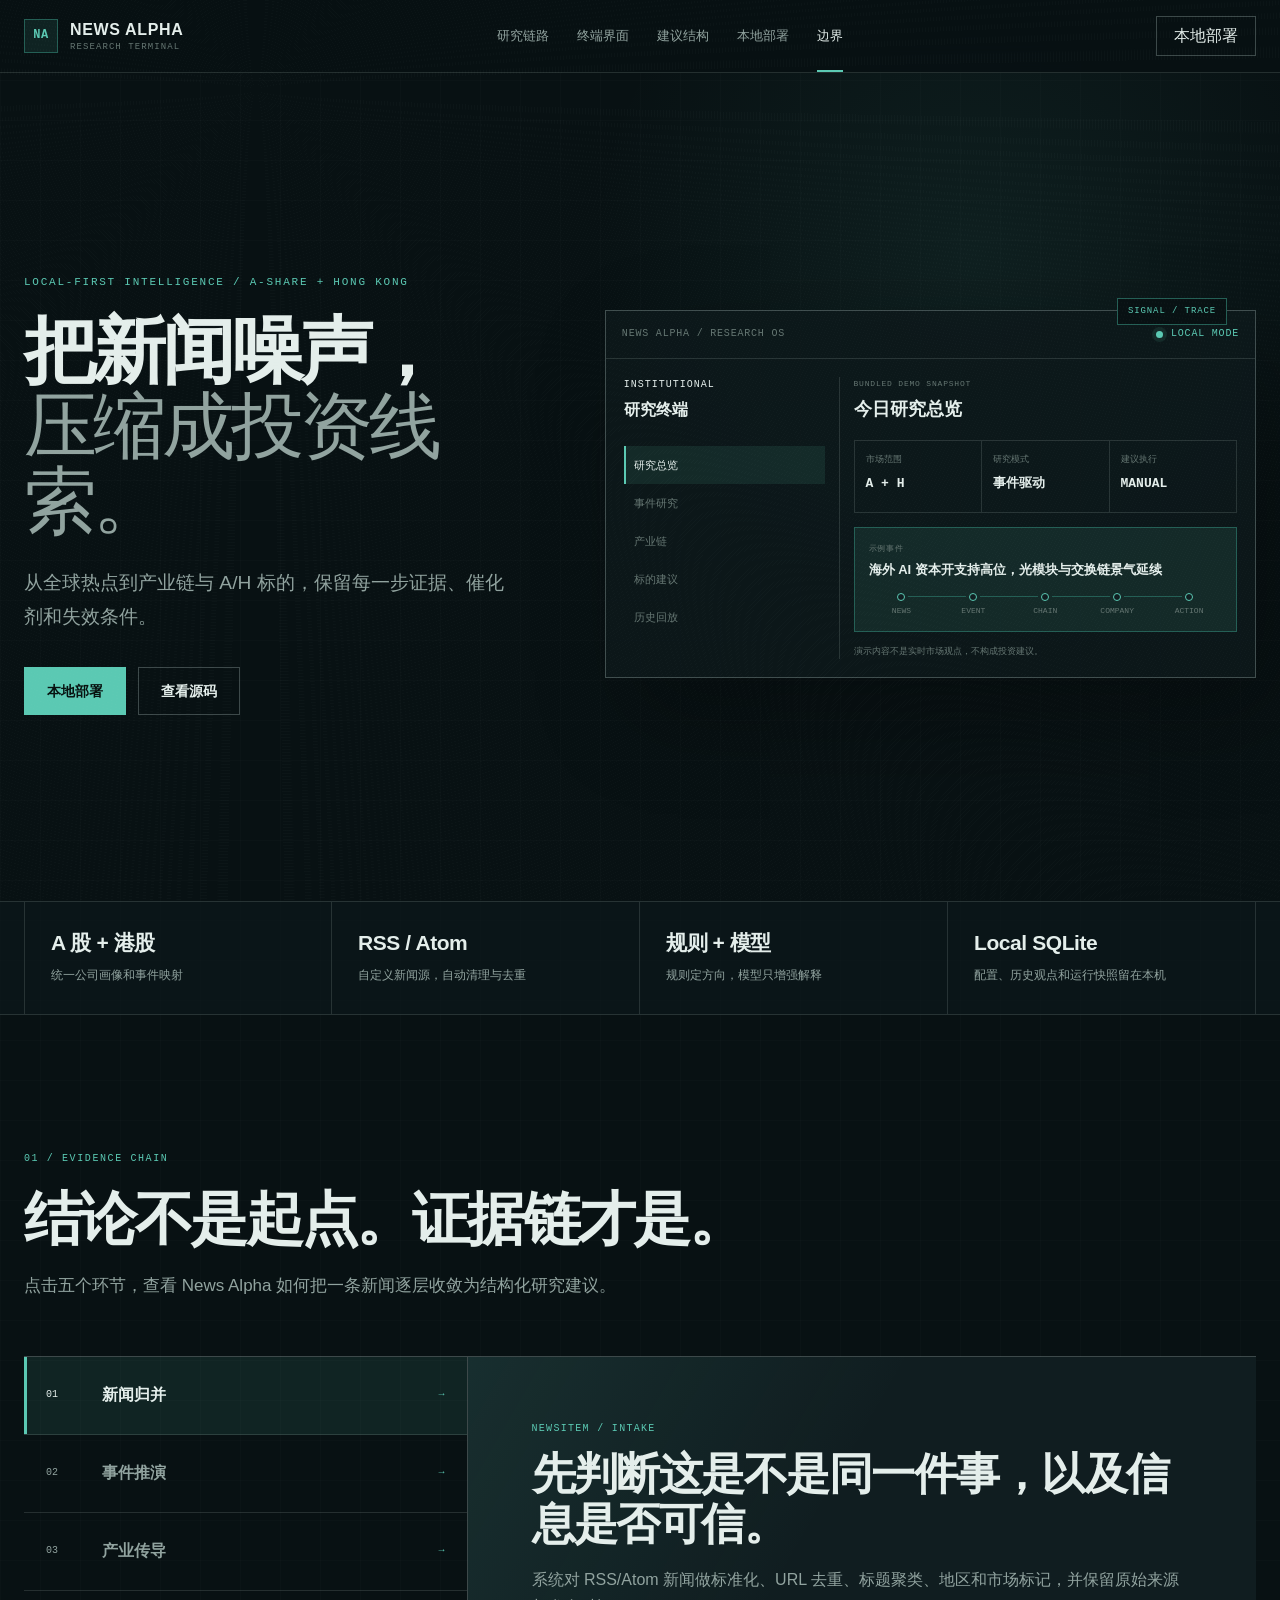
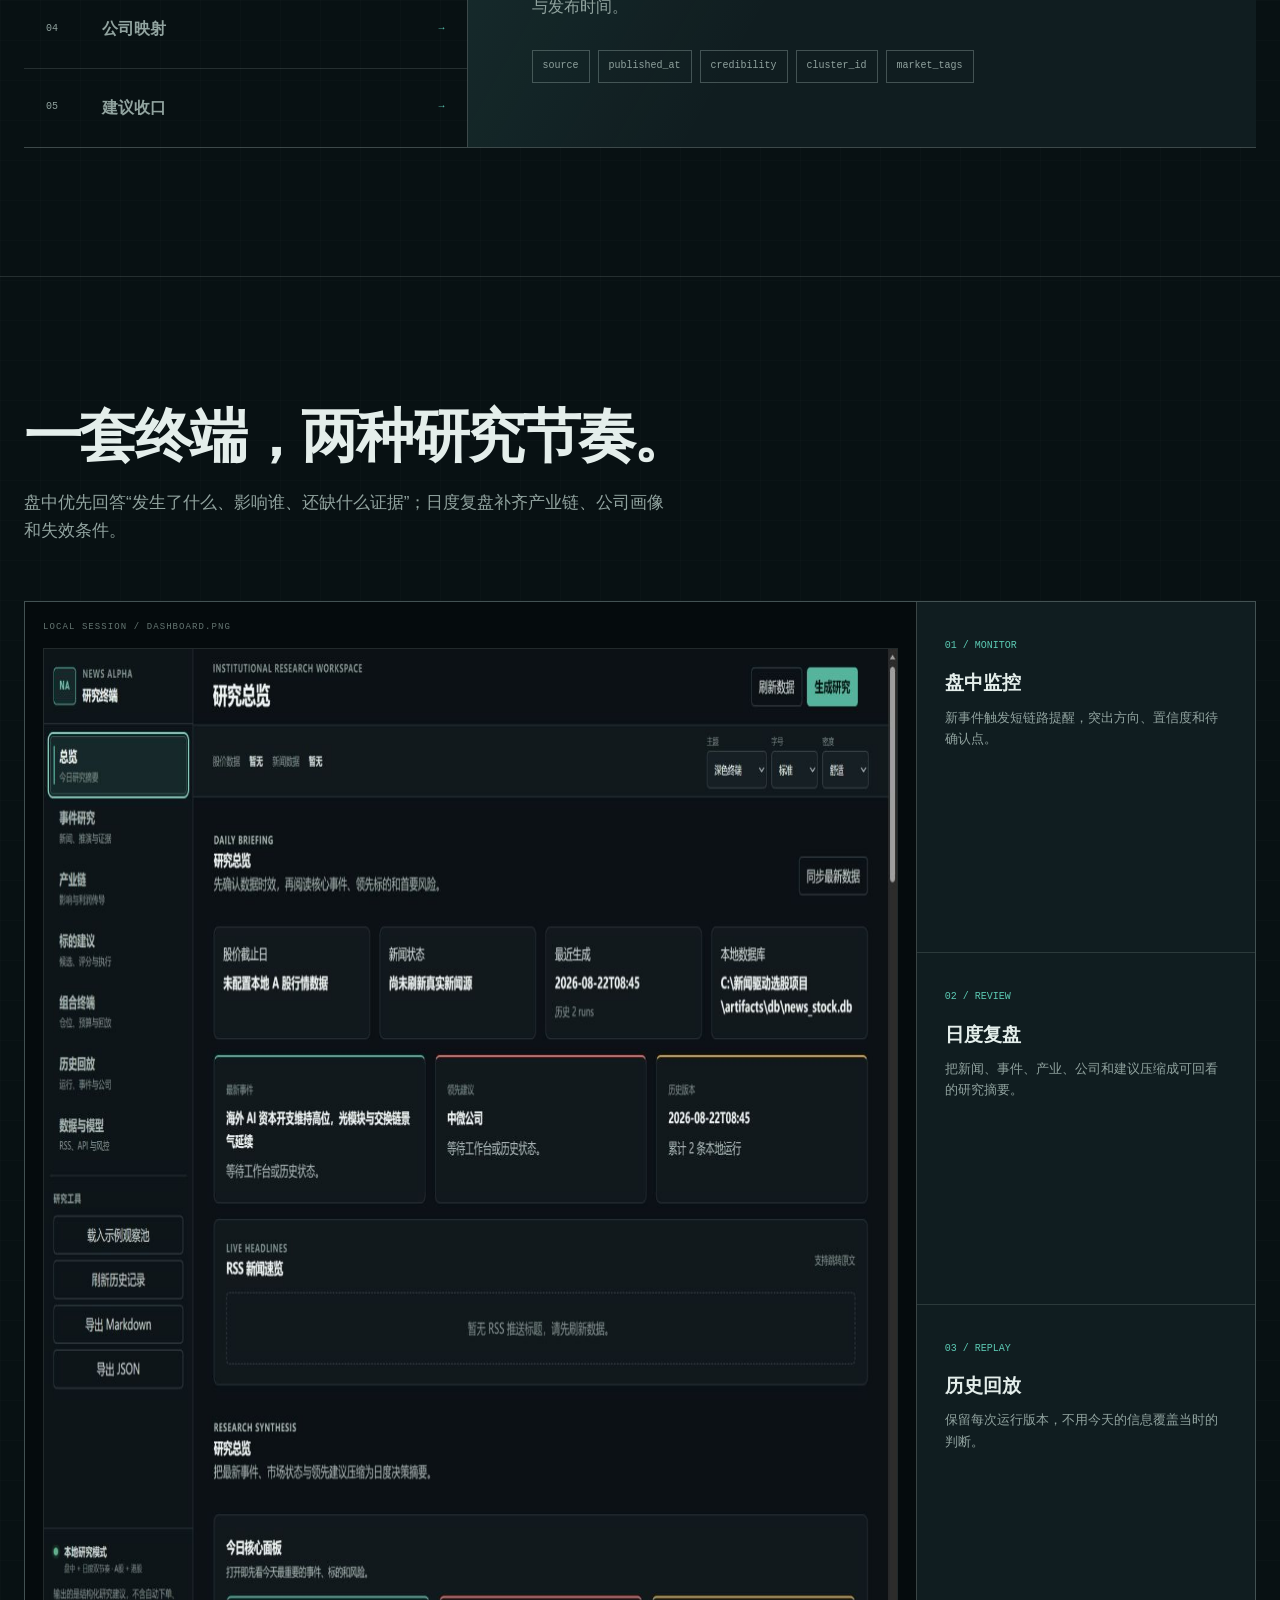
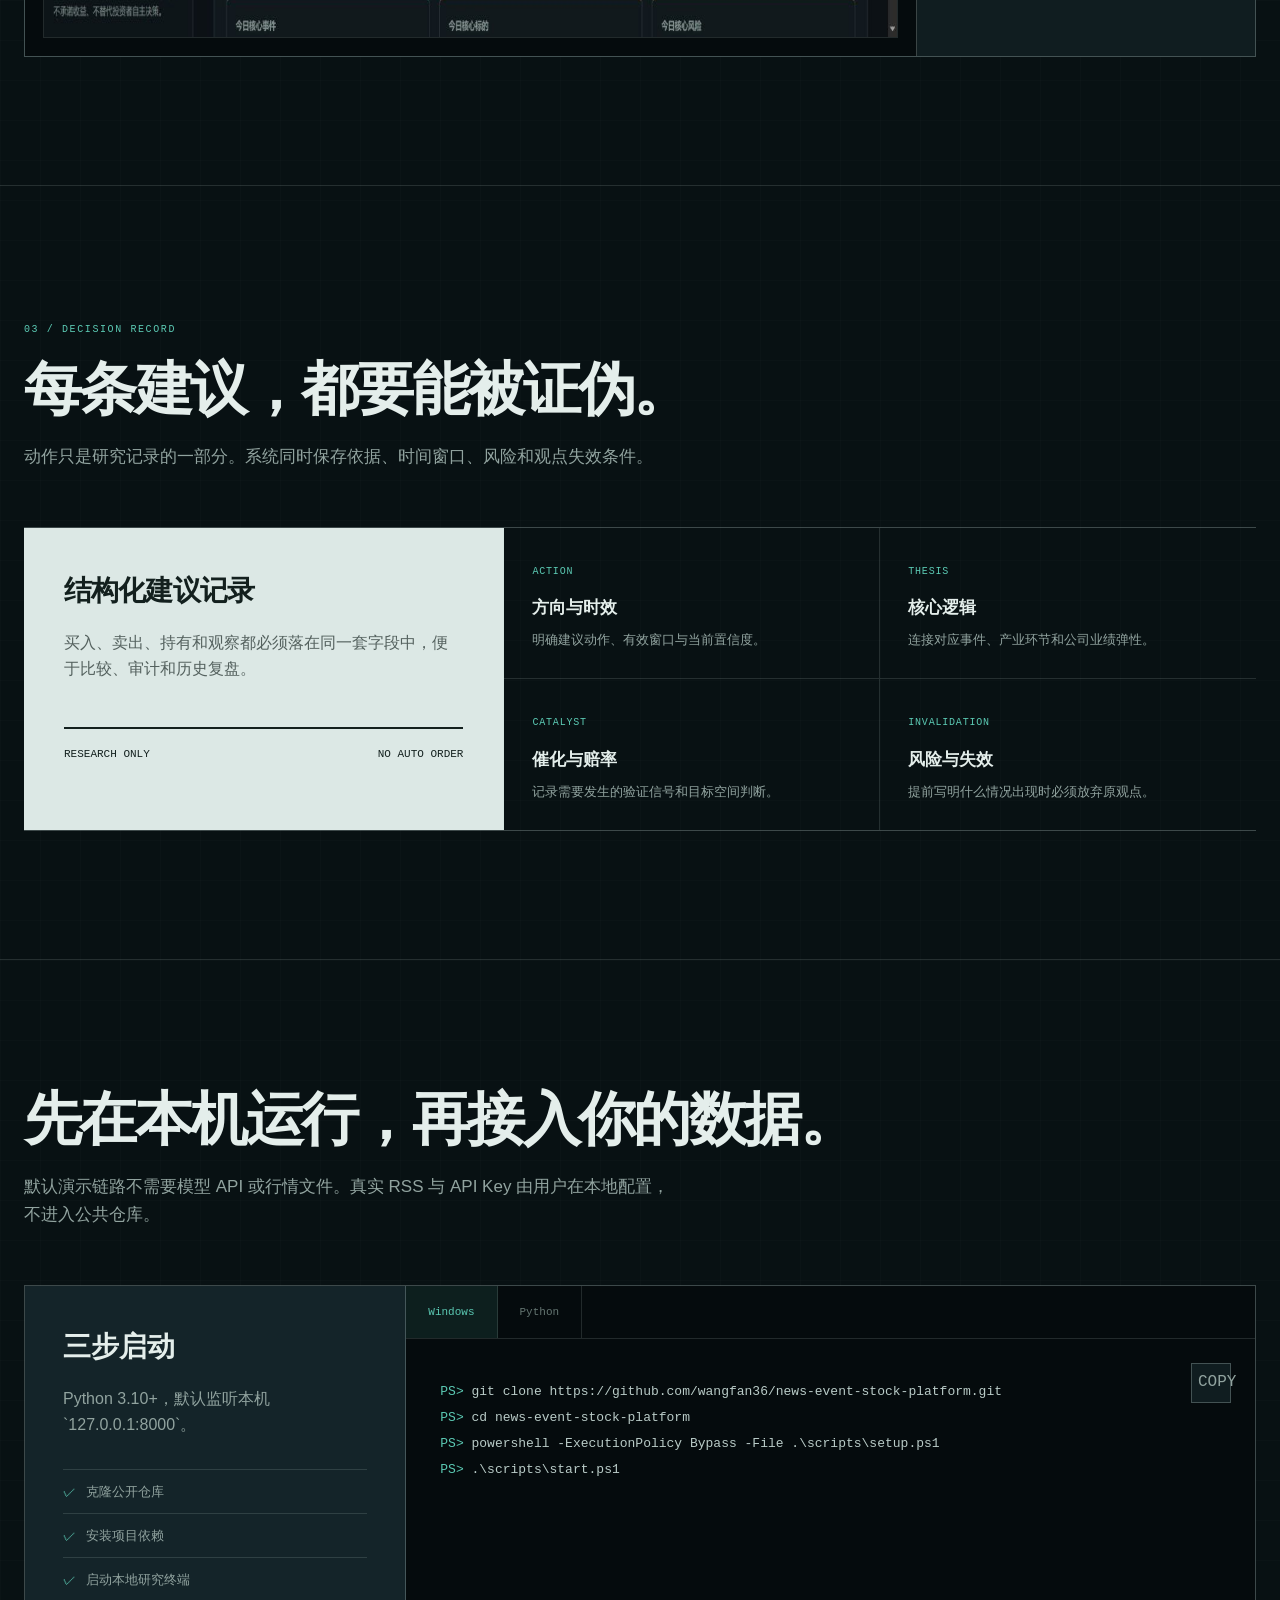
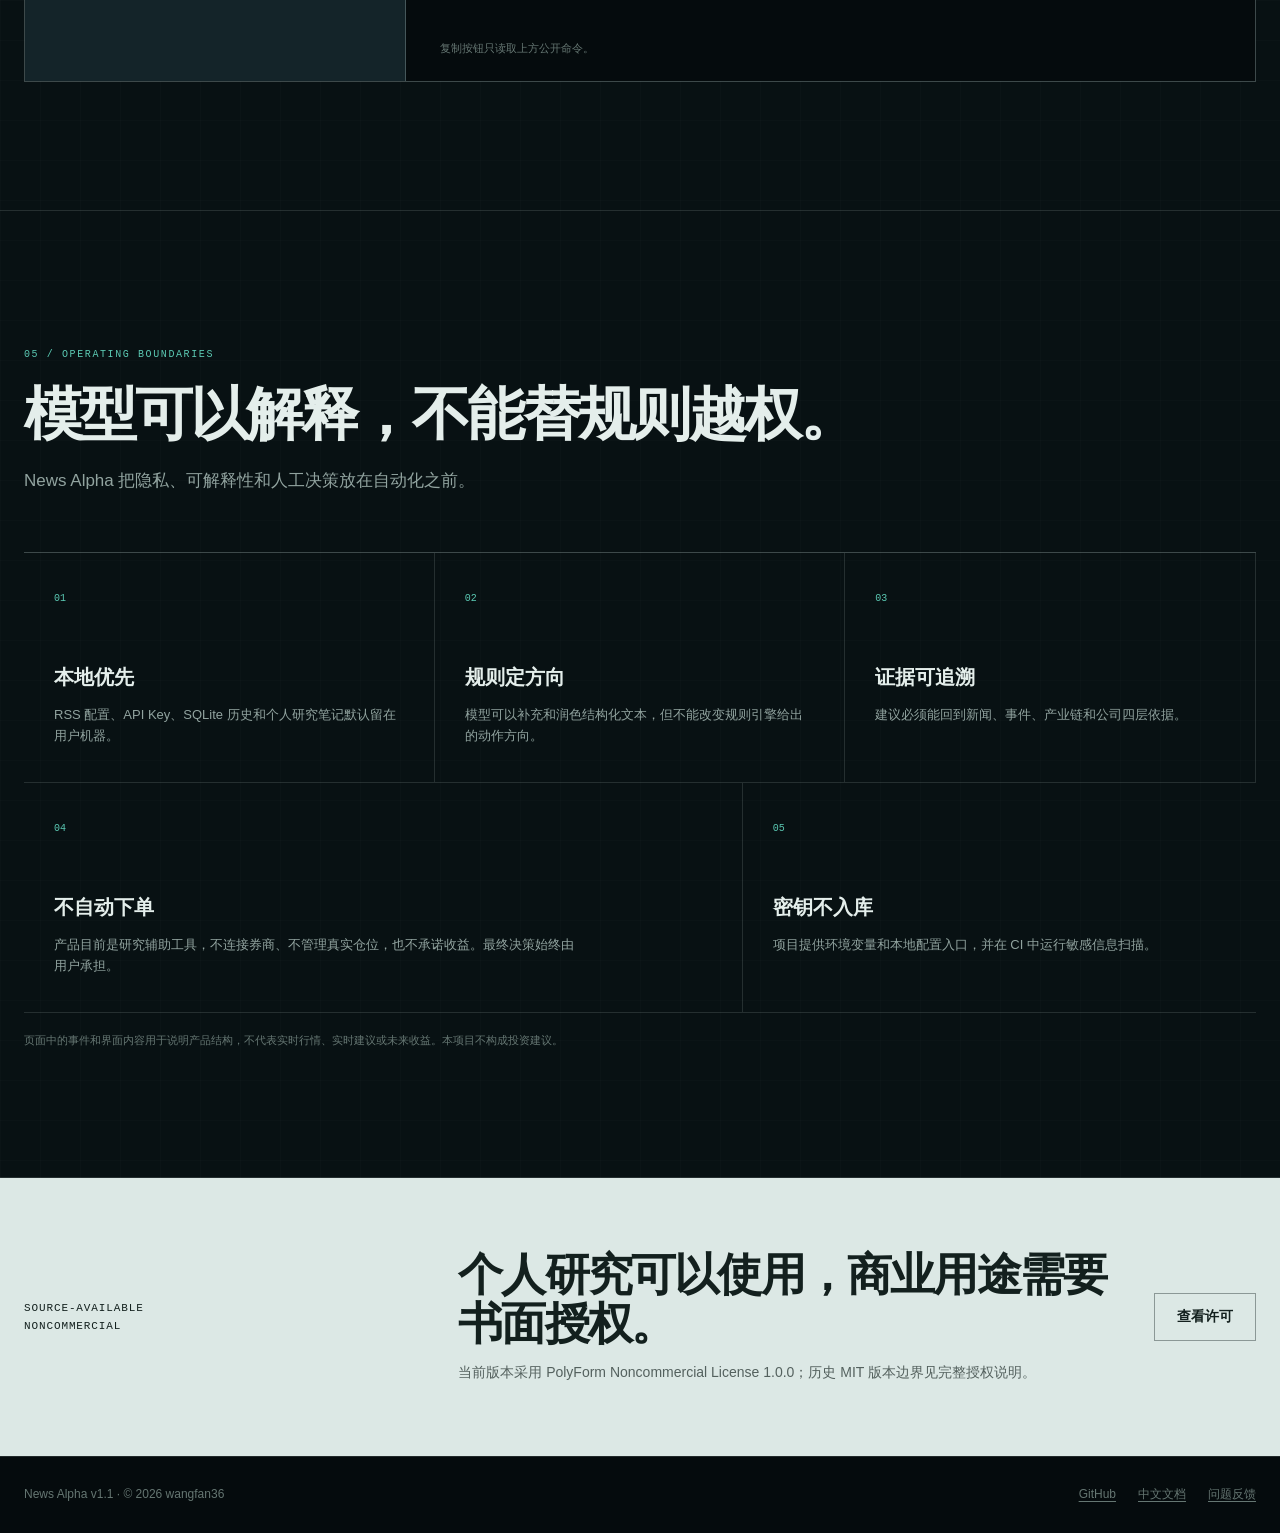
==== index.html @ 90aa2b10 "feat: add GitHub Pages showcase" ====
<!doctype html>
<html lang="zh-CN">
<head>
  <meta charset="utf-8">
  <meta name="viewport" content="width=device-width, initial-scale=1">
  <meta name="description" content="News Alpha 是面向 A 股与港股的本地优先、可解释新闻事件研究终端。">
  <meta name="theme-color" content="#081113">
  <meta property="og:title" content="News Alpha｜新闻驱动研究终端">
  <meta property="og:description" content="从全球新闻到产业链与 A/H 标的，保留每一步证据和失效条件。">
  <meta property="og:type" content="website">
  <meta property="og:image" content="https://raw.githubusercontent.com/wangfan36/news-event-stock-platform/main/docs/images/dashboard.png">
  <link rel="icon" href="data:image/svg+xml,%3Csvg xmlns='http://www.w3.org/2000/svg' viewBox='0 0 64 64'%3E%3Crect width='64' height='64' rx='10' fill='%23081113'/%3E%3Cpath d='M14 45V19h7l13 17V19h8v26h-7L22 28v17z' fill='%235bc9b3'/%3E%3Cpath d='M47 19h3v26h-3z' fill='%23dce8e5'/%3E%3C/svg%3E">
  <title>News Alpha｜新闻驱动研究终端</title>
  <style>
    :root {
      --bg: #081113;
      --bg-soft: #0d181b;
      --panel: #101d20;
      --panel-strong: #142429;
      --ink: #e4eeeb;
      --muted: #91a39f;
      --quiet: #657672;
      --accent: #5bc9b3;
      --accent-dark: #245f55;
      --accent-wash: rgba(91, 201, 179, 0.1);
      --line: rgba(198, 220, 214, 0.15);
      --line-strong: rgba(198, 220, 214, 0.28);
      --paper: #dce8e5;
      --paper-ink: #13201e;
      --sans: Bahnschrift, Aptos, "PingFang SC", "Microsoft YaHei", sans-serif;
      --mono: "Cascadia Mono", "SFMono-Regular", Consolas, "Liberation Mono", monospace;
      --page: min(1240px, calc(100vw - 48px));
      --nav-height: 72px;
    }

    * {
      box-sizing: border-box;
    }

    html {
      scroll-behavior: smooth;
      scroll-padding-top: calc(var(--nav-height) + 24px);
    }

    body {
      margin: 0;
      color: var(--ink);
      background:
        radial-gradient(circle at 76% 4%, rgba(91, 201, 179, 0.08), transparent 24rem),
        linear-gradient(rgba(255, 255, 255, 0.012) 1px, transparent 1px),
        linear-gradient(90deg, rgba(255, 255, 255, 0.012) 1px, transparent 1px),
        var(--bg);
      background-size: auto, 40px 40px, 40px 40px, auto;
      font-family: var(--sans);
      line-height: 1.65;
      overflow-x: hidden;
    }

    body::before {
      position: fixed;
      inset: 0;
      z-index: 50;
      pointer-events: none;
      content: "";
      opacity: 0.16;
      background-image: repeating-radial-gradient(circle at 20% 10%, rgba(216, 235, 229, 0.14) 0 0.35px, transparent 0.5px 3px);
    }

    ::selection {
      color: var(--bg);
      background: var(--accent);
    }

    a {
      color: inherit;
      text-decoration-thickness: 1px;
      text-underline-offset: 0.22em;
    }

    button,
    a {
      -webkit-tap-highlight-color: transparent;
    }

    button {
      color: inherit;
      font: inherit;
    }

    img {
      display: block;
      max-width: 100%;
    }

    :focus-visible {
      outline: 3px solid var(--accent);
      outline-offset: 4px;
    }

    .skip-link {
      position: fixed;
      top: 12px;
      left: 12px;
      z-index: 100;
      padding: 10px 16px;
      color: var(--bg);
      background: var(--accent);
      transform: translateY(-160%);
      transition: transform 150ms ease;
    }

    .skip-link:focus {
      transform: translateY(0);
    }

    .site-nav {
      position: sticky;
      top: 0;
      z-index: 30;
      min-height: var(--nav-height);
      border-bottom: 1px solid var(--line);
      background: rgba(8, 17, 19, 0.92);
      backdrop-filter: blur(16px);
    }

    .nav-inner {
      width: var(--page);
      min-height: var(--nav-height);
      margin: 0 auto;
      display: grid;
      grid-template-columns: auto 1fr auto;
      align-items: center;
      gap: 36px;
    }

    .brand {
      display: inline-flex;
      align-items: center;
      gap: 12px;
      text-decoration: none;
      font-weight: 720;
      letter-spacing: 0.04em;
    }

    .brand-mark {
      width: 34px;
      height: 34px;
      display: grid;
      place-items: center;
      border: 1px solid var(--accent-dark);
      color: var(--accent);
      background: var(--accent-wash);
      font-family: var(--mono);
      font-size: 12px;
    }

    .brand-copy small {
      display: block;
      margin-top: -3px;
      color: var(--quiet);
      font-family: var(--mono);
      font-size: 9px;
      font-weight: 500;
      letter-spacing: 0.12em;
      text-transform: uppercase;
    }

    .nav-links {
      justify-self: center;
      display: flex;
      align-items: center;
      gap: 28px;
      font-size: 13px;
    }

    .nav-links a {
      position: relative;
      color: var(--muted);
      text-decoration: none;
      transition: color 140ms ease;
    }

    .nav-links a:hover,
    .nav-links a[aria-current="location"] {
      color: var(--ink);
    }

    .nav-links a[aria-current="location"]::after {
      position: absolute;
      right: 0;
      bottom: -25px;
      left: 0;
      height: 2px;
      content: "";
      background: var(--accent);
    }

    .nav-action {
      display: inline-flex;
      min-height: 40px;
      align-items: center;
      justify-content: center;
      padding: 0 17px;
      border: 1px solid var(--line-strong);
      color: var(--ink);
      text-decoration: none;
      white-space: nowrap;
      transition: border-color 140ms ease, background 140ms ease, transform 140ms ease;
    }

    .nav-action:hover {
      border-color: var(--accent);
      background: var(--accent-wash);
    }

    .nav-action:active,
    .button:active,
    .chain-step:active,
    .copy-button:active,
    .install-tab:active {
      transform: translateY(1px);
    }

    .hero {
      width: var(--page);
      min-height: calc(100dvh - var(--nav-height));
      margin: 0 auto;
      padding: 72px 0 58px;
      display: grid;
      grid-template-columns: minmax(0, 0.86fr) minmax(520px, 1.14fr);
      align-items: center;
      gap: clamp(44px, 7vw, 100px);
    }

    .eyebrow {
      margin: 0 0 22px;
      color: var(--accent);
      font-family: var(--mono);
      font-size: 11px;
      letter-spacing: 0.16em;
      text-transform: uppercase;
    }

    .hero h1 {
      max-width: 800px;
      margin: 0;
      font-size: clamp(46px, 5.7vw, 82px);
      font-weight: 680;
      letter-spacing: -0.055em;
      line-height: 1.03;
    }

    .hero h1 span {
      display: block;
      color: var(--muted);
      font-weight: 420;
    }

    .hero-copy {
      max-width: 34rem;
      margin: 28px 0 0;
      color: var(--muted);
      font-size: clamp(17px, 1.5vw, 20px);
      line-height: 1.75;
    }

    .hero-actions {
      margin-top: 34px;
      display: flex;
      flex-wrap: wrap;
      gap: 12px;
    }

    .button {
      min-height: 48px;
      display: inline-flex;
      align-items: center;
      justify-content: center;
      padding: 0 22px;
      border: 1px solid transparent;
      font-size: 14px;
      font-weight: 700;
      text-decoration: none;
      white-space: nowrap;
      transition: background 140ms ease, border-color 140ms ease, transform 140ms ease;
    }

    .button-primary {
      color: #07110f;
      background: var(--accent);
    }

    .button-primary:hover {
      background: #78d7c4;
    }

    .button-secondary {
      border-color: var(--line-strong);
      color: var(--ink);
      background: transparent;
    }

    .button-secondary:hover {
      border-color: var(--accent);
      background: var(--accent-wash);
    }

    .terminal-frame {
      position: relative;
      border: 1px solid var(--line-strong);
      background: rgba(13, 24, 27, 0.88);
      box-shadow: 28px 38px 90px rgba(0, 0, 0, 0.28);
    }

    .terminal-frame::before {
      position: absolute;
      top: -13px;
      right: 28px;
      width: 108px;
      height: 25px;
      border: 1px solid var(--accent-dark);
      content: "SIGNAL / TRACE";
      color: var(--accent);
      background: var(--bg);
      font-family: var(--mono);
      font-size: 9px;
      line-height: 25px;
      text-align: center;
      letter-spacing: 0.1em;
    }

    .terminal-topbar {
      min-height: 48px;
      padding: 0 16px;
      display: flex;
      align-items: center;
      justify-content: space-between;
      gap: 16px;
      border-bottom: 1px solid var(--line);
      color: var(--quiet);
      font-family: var(--mono);
      font-size: 10px;
      letter-spacing: 0.08em;
    }

    .terminal-status {
      display: inline-flex;
      align-items: center;
      gap: 8px;
      color: var(--accent);
    }

    .terminal-status::before {
      width: 7px;
      height: 7px;
      border-radius: 50%;
      content: "";
      background: var(--accent);
      box-shadow: 0 0 0 4px var(--accent-wash);
    }

    .terminal-body {
      padding: 18px;
      display: grid;
      grid-template-columns: 0.72fr 1.28fr;
      gap: 14px;
    }

    .terminal-sidebar {
      border-right: 1px solid var(--line);
      padding-right: 14px;
    }

    .terminal-logo {
      margin-bottom: 22px;
      font-family: var(--mono);
      font-size: 10px;
      letter-spacing: 0.1em;
    }

    .terminal-logo strong {
      display: block;
      margin-top: 4px;
      font-family: var(--sans);
      font-size: 16px;
      letter-spacing: 0;
    }

    .terminal-nav-item {
      padding: 10px 8px;
      border-left: 2px solid transparent;
      color: var(--quiet);
      font-size: 11px;
    }

    .terminal-nav-item.is-active {
      border-color: var(--accent);
      color: var(--ink);
      background: var(--accent-wash);
    }

    .terminal-main {
      min-width: 0;
    }

    .terminal-label {
      margin: 0 0 5px;
      color: var(--quiet);
      font-family: var(--mono);
      font-size: 8px;
      letter-spacing: 0.1em;
      text-transform: uppercase;
    }

    .terminal-main h2 {
      margin: 0;
      font-size: 18px;
    }

    .terminal-grid {
      margin-top: 15px;
      display: grid;
      grid-template-columns: repeat(3, 1fr);
      border-top: 1px solid var(--line);
      border-left: 1px solid var(--line);
    }

    .terminal-metric {
      min-height: 72px;
      padding: 11px;
      border-right: 1px solid var(--line);
      border-bottom: 1px solid var(--line);
    }

    .terminal-metric span {
      display: block;
      color: var(--quiet);
      font-size: 9px;
    }

    .terminal-metric strong {
      display: block;
      margin-top: 7px;
      font-family: var(--mono);
      font-size: 13px;
      font-weight: 600;
    }

    .event-tape {
      margin-top: 14px;
      padding: 14px;
      border: 1px solid var(--accent-dark);
      background: var(--accent-wash);
    }

    .event-tape strong {
      display: block;
      font-size: 13px;
      line-height: 1.5;
    }

    .trace-line {
      margin-top: 12px;
      display: grid;
      grid-template-columns: repeat(5, minmax(0, 1fr));
      align-items: center;
      gap: 6px;
    }

    .trace-node {
      position: relative;
      min-width: 0;
      padding-top: 13px;
      color: var(--quiet);
      font-family: var(--mono);
      font-size: 8px;
      text-align: center;
      white-space: nowrap;
    }

    .trace-node::before {
      position: absolute;
      top: 2px;
      left: 50%;
      width: 6px;
      height: 6px;
      border: 1px solid var(--accent);
      border-radius: 50%;
      content: "";
      background: var(--panel);
      transform: translateX(-50%);
    }

    .trace-node:not(:last-child)::after {
      position: absolute;
      top: 5px;
      left: calc(50% + 7px);
      width: calc(100% - 8px);
      height: 1px;
      content: "";
      background: var(--accent-dark);
    }

    .terminal-note {
      margin: 12px 0 0;
      color: var(--quiet);
      font-size: 9px;
    }

    .proof-strip {
      border-top: 1px solid var(--line);
      border-bottom: 1px solid var(--line);
      background: rgba(13, 24, 27, 0.6);
    }

    .proof-inner {
      width: var(--page);
      margin: 0 auto;
      display: grid;
      grid-template-columns: repeat(4, 1fr);
    }

    .proof-item {
      min-height: 112px;
      padding: 24px 26px;
      border-right: 1px solid var(--line);
    }

    .proof-item:first-child {
      border-left: 1px solid var(--line);
    }

    .proof-item strong {
      display: block;
      font-size: 21px;
      letter-spacing: -0.02em;
    }

    .proof-item span {
      color: var(--muted);
      font-size: 12px;
    }

    .section {
      position: relative;
      padding: clamp(90px, 10vw, 144px) 0;
      border-bottom: 1px solid var(--line);
    }

    .section-inner {
      width: var(--page);
      margin: 0 auto;
    }

    .section-heading {
      max-width: 850px;
      margin-bottom: 56px;
    }

    .section-heading h2 {
      margin: 0;
      font-size: clamp(34px, 4.5vw, 64px);
      font-weight: 620;
      letter-spacing: -0.045em;
      line-height: 1.08;
    }

    .section-heading p {
      max-width: 650px;
      margin: 22px 0 0;
      color: var(--muted);
      font-size: 17px;
    }

    .section-index {
      display: inline-block;
      margin-bottom: 20px;
      color: var(--accent);
      font-family: var(--mono);
      font-size: 10px;
      letter-spacing: 0.16em;
    }

    .chain-shell {
      border-top: 1px solid var(--line-strong);
      border-bottom: 1px solid var(--line-strong);
      display: grid;
      grid-template-columns: minmax(260px, 0.72fr) minmax(0, 1.28fr);
    }

    .chain-steps {
      border-right: 1px solid var(--line-strong);
    }

    .chain-step {
      width: 100%;
      min-height: 78px;
      padding: 0 22px;
      display: grid;
      grid-template-columns: 44px 1fr auto;
      align-items: center;
      gap: 12px;
      border: 0;
      border-bottom: 1px solid var(--line);
      color: var(--muted);
      background: transparent;
      cursor: pointer;
      text-align: left;
      transition: color 140ms ease, background 140ms ease;
    }

    .chain-step:last-child {
      border-bottom: 0;
    }

    .chain-step:hover,
    .chain-step[aria-pressed="true"] {
      color: var(--ink);
      background: var(--accent-wash);
    }

    .chain-step[aria-pressed="true"] {
      box-shadow: inset 3px 0 var(--accent);
    }

    .chain-step span:first-child,
    .chain-step span:last-child {
      font-family: var(--mono);
      font-size: 10px;
    }

    .chain-step span:last-child {
      color: var(--accent);
    }

    .chain-detail {
      min-height: 390px;
      padding: clamp(34px, 5vw, 70px);
      display: grid;
      align-content: center;
      background:
        linear-gradient(120deg, var(--accent-wash), transparent 44%),
        var(--panel);
    }

    .chain-detail-label {
      margin: 0 0 12px;
      color: var(--accent);
      font-family: var(--mono);
      font-size: 10px;
      letter-spacing: 0.13em;
      text-transform: uppercase;
    }

    .chain-detail h3 {
      max-width: 680px;
      margin: 0;
      font-size: clamp(28px, 3.4vw, 46px);
      letter-spacing: -0.035em;
      line-height: 1.15;
    }

    .chain-detail-copy {
      max-width: 680px;
      margin: 18px 0 0;
      color: var(--muted);
      font-size: 16px;
    }

    .chain-fields {
      margin: 30px 0 0;
      padding: 0;
      display: flex;
      flex-wrap: wrap;
      gap: 8px;
      list-style: none;
    }

    .chain-fields li {
      padding: 7px 10px;
      border: 1px solid var(--line-strong);
      color: var(--muted);
      font-family: var(--mono);
      font-size: 10px;
    }

    .workspace-section {
      overflow: hidden;
    }

    .workspace-layout {
      display: grid;
      grid-template-columns: minmax(0, 1.45fr) minmax(280px, 0.55fr);
      gap: 0;
      border: 1px solid var(--line-strong);
      background: var(--panel);
    }

    .workspace-image {
      position: relative;
      min-width: 0;
      padding: 18px;
      border-right: 1px solid var(--line-strong);
      background: #050b0d;
    }

    .workspace-image::before {
      display: block;
      padding: 0 0 13px;
      content: "LOCAL SESSION / DASHBOARD.PNG";
      color: var(--quiet);
      font-family: var(--mono);
      font-size: 9px;
      letter-spacing: 0.12em;
    }

    .workspace-image img {
      width: 100%;
      border: 1px solid var(--line);
    }

    .workspace-notes {
      display: grid;
      grid-template-rows: repeat(3, 1fr);
    }

    .workspace-note {
      padding: 28px;
      border-bottom: 1px solid var(--line);
    }

    .workspace-note:last-child {
      border-bottom: 0;
    }

    .workspace-note span {
      color: var(--accent);
      font-family: var(--mono);
      font-size: 10px;
    }

    .workspace-note h3 {
      margin: 11px 0 8px;
      font-size: 19px;
    }

    .workspace-note p {
      margin: 0;
      color: var(--muted);
      font-size: 13px;
    }

    .output-ledger {
      display: grid;
      grid-template-columns: 0.78fr 1.22fr;
      align-items: stretch;
      border-top: 1px solid var(--line-strong);
      border-bottom: 1px solid var(--line-strong);
    }

    .output-index {
      padding: 40px;
      border-right: 1px solid var(--line-strong);
      background: var(--paper);
      color: var(--paper-ink);
    }

    .output-index h3 {
      margin: 0;
      font-size: 28px;
      letter-spacing: -0.03em;
    }

    .output-index p {
      margin: 16px 0 0;
      color: rgba(19, 32, 30, 0.68);
    }

    .recommendation-stamp {
      margin-top: 44px;
      padding-top: 16px;
      border-top: 2px solid var(--paper-ink);
      display: flex;
      justify-content: space-between;
      gap: 16px;
      font-family: var(--mono);
      font-size: 11px;
    }

    .output-fields {
      display: grid;
      grid-template-columns: repeat(2, 1fr);
    }

    .output-field {
      min-height: 144px;
      padding: 28px;
      border-right: 1px solid var(--line);
      border-bottom: 1px solid var(--line);
    }

    .output-field:nth-child(2n) {
      border-right: 0;
    }

    .output-field:nth-last-child(-n + 2) {
      border-bottom: 0;
    }

    .output-field span {
      color: var(--accent);
      font-family: var(--mono);
      font-size: 10px;
      letter-spacing: 0.08em;
    }

    .output-field h4 {
      margin: 12px 0 7px;
      font-size: 17px;
    }

    .output-field p {
      margin: 0;
      color: var(--muted);
      font-size: 13px;
    }

    .install-layout {
      display: grid;
      grid-template-columns: minmax(260px, 0.62fr) minmax(0, 1.38fr);
      border: 1px solid var(--line-strong);
    }

    .install-intro {
      padding: 38px;
      border-right: 1px solid var(--line-strong);
      background: var(--panel-strong);
    }

    .install-intro h3 {
      margin: 0;
      font-size: 28px;
    }

    .install-intro p {
      margin: 16px 0 0;
      color: var(--muted);
    }

    .install-checks {
      margin: 30px 0 0;
      padding: 0;
      list-style: none;
    }

    .install-checks li {
      padding: 11px 0;
      border-top: 1px solid var(--line);
      color: var(--muted);
      font-size: 13px;
    }

    .install-checks li::before {
      margin-right: 10px;
      content: "✓";
      color: var(--accent);
    }

    .install-console {
      min-width: 0;
      background: #050b0d;
    }

    .install-tabs {
      display: flex;
      border-bottom: 1px solid var(--line);
    }

    .install-tab {
      min-height: 52px;
      padding: 0 22px;
      border: 0;
      border-right: 1px solid var(--line);
      color: var(--quiet);
      background: transparent;
      cursor: pointer;
      font-family: var(--mono);
      font-size: 11px;
    }

    .install-tab[aria-selected="true"] {
      color: var(--accent);
      background: var(--accent-wash);
    }

    .command-panel {
      position: relative;
      min-height: 300px;
      padding: 40px 72px 40px 34px;
    }

    .command-panel pre {
      margin: 0;
      overflow: auto;
      color: #b9cbc7;
      font-family: var(--mono);
      font-size: 13px;
      line-height: 2;
      white-space: pre-wrap;
    }

    .command-panel .prompt {
      color: var(--accent);
    }

    .copy-button {
      position: absolute;
      top: 24px;
      right: 24px;
      width: 40px;
      height: 40px;
      border: 1px solid var(--line-strong);
      color: var(--muted);
      background: var(--panel);
      cursor: pointer;
      font-family: var(--mono);
      transition: border-color 140ms ease, color 140ms ease, transform 140ms ease;
    }

    .copy-button:hover {
      border-color: var(--accent);
      color: var(--accent);
    }

    .copy-status {
      margin: 0;
      padding: 0 34px 24px;
      color: var(--quiet);
      font-size: 11px;
    }

    .principles-grid {
      display: grid;
      grid-template-columns: repeat(12, 1fr);
      border-top: 1px solid var(--line-strong);
    }

    .principle {
      min-height: 230px;
      padding: 30px;
      border-right: 1px solid var(--line);
      border-bottom: 1px solid var(--line);
      grid-column: span 4;
    }

    .principle:nth-child(4) {
      grid-column: span 7;
    }

    .principle:nth-child(5) {
      grid-column: span 5;
      border-right: 0;
    }

    .principle-no {
      color: var(--accent);
      font-family: var(--mono);
      font-size: 10px;
    }

    .principle h3 {
      margin: 52px 0 10px;
      font-size: 20px;
    }

    .principle p {
      max-width: 520px;
      margin: 0;
      color: var(--muted);
      font-size: 13px;
    }

    .license-band {
      padding: 72px 0;
      color: var(--paper-ink);
      background: var(--paper);
    }

    .license-inner {
      width: var(--page);
      margin: 0 auto;
      display: grid;
      grid-template-columns: 0.75fr 1.25fr auto;
      align-items: center;
      gap: 42px;
    }

    .license-code {
      font-family: var(--mono);
      font-size: 11px;
      letter-spacing: 0.08em;
    }

    .license-copy h2 {
      margin: 0;
      font-size: clamp(27px, 3.6vw, 45px);
      letter-spacing: -0.04em;
      line-height: 1.1;
    }

    .license-copy p {
      margin: 12px 0 0;
      color: rgba(19, 32, 30, 0.68);
      font-size: 14px;
    }

    .license-band .button-secondary {
      border-color: rgba(19, 32, 30, 0.4);
      color: var(--paper-ink);
    }

    .license-band .button-secondary:hover {
      border-color: var(--paper-ink);
      background: rgba(19, 32, 30, 0.08);
    }

    .site-footer {
      padding: 28px 0;
      border-top: 1px solid var(--line);
      color: var(--quiet);
      background: #050b0d;
      font-size: 12px;
    }

    .footer-inner {
      width: var(--page);
      margin: 0 auto;
      display: flex;
      align-items: center;
      justify-content: space-between;
      gap: 24px;
    }

    .footer-links {
      display: flex;
      flex-wrap: wrap;
      gap: 22px;
    }

    .footer-links a:hover {
      color: var(--ink);
    }

    .disclaimer {
      max-width: 760px;
      margin: 18px 0 0;
      color: var(--quiet);
      font-size: 11px;
    }

    .reveal {
      opacity: 1;
      transform: none;
    }

    .js .reveal {
      opacity: 0;
      transform: translateY(18px);
      transition: opacity 520ms ease, transform 520ms ease;
    }

    .js .reveal.is-visible {
      opacity: 1;
      transform: none;
    }

    @media (max-width: 1040px) {
      :root {
        --page: min(100% - 36px, 920px);
      }

      .nav-inner {
        gap: 20px;
      }

      .nav-links {
        gap: 18px;
      }

      .hero {
        min-height: auto;
        padding: 78px 0 84px;
        grid-template-columns: 1fr;
      }

      .hero-copy {
        max-width: 44rem;
      }

      .terminal-frame {
        max-width: 760px;
      }

      .workspace-layout {
        grid-template-columns: 1fr;
      }

      .workspace-image {
        border-right: 0;
        border-bottom: 1px solid var(--line-strong);
      }

      .workspace-notes {
        grid-template-columns: repeat(3, 1fr);
        grid-template-rows: none;
      }

      .workspace-note {
        border-right: 1px solid var(--line);
        border-bottom: 0;
      }

      .workspace-note:last-child {
        border-right: 0;
      }

      .license-inner {
        grid-template-columns: 0.45fr 1.55fr;
      }

      .license-inner .button {
        grid-column: 2;
        justify-self: start;
      }
    }

    @media (max-width: 780px) {
      :root {
        --page: min(100% - 28px, 680px);
        --nav-height: 64px;
      }

      .nav-inner {
        grid-template-columns: 1fr auto;
      }

      .brand-copy small,
      .nav-links {
        display: none;
      }

      .hero {
        padding: 56px 0 68px;
        gap: 48px;
      }

      .hero-content,
      .terminal-frame,
      .terminal-body,
      .terminal-main {
        width: 100%;
        min-width: 0;
        max-width: 100%;
      }

      .hero h1 {
        font-size: clamp(40px, 12.5vw, 60px);
      }

      .eyebrow,
      .hero-copy {
        overflow-wrap: anywhere;
      }

      .terminal-body {
        grid-template-columns: 1fr;
      }

      .terminal-sidebar {
        display: none;
      }

      .terminal-grid {
        grid-template-columns: 1fr;
      }

      .terminal-metric {
        min-height: auto;
      }

      .trace-line {
        overflow-x: auto;
        grid-template-columns: repeat(5, minmax(72px, 1fr));
      }

      .proof-inner {
        grid-template-columns: repeat(2, 1fr);
      }

      .proof-item:nth-child(2) {
        border-right: 0;
      }

      .proof-item:nth-child(-n + 2) {
        border-bottom: 1px solid var(--line);
      }

      .chain-shell,
      .output-ledger,
      .install-layout {
        grid-template-columns: 1fr;
      }

      .chain-steps,
      .output-index,
      .install-intro {
        border-right: 0;
        border-bottom: 1px solid var(--line-strong);
      }

      .chain-detail {
        min-height: 360px;
      }

      .workspace-notes {
        grid-template-columns: 1fr;
      }

      .workspace-note {
        border-right: 0;
        border-bottom: 1px solid var(--line);
      }

      .output-fields {
        grid-template-columns: 1fr;
      }

      .output-field,
      .output-field:nth-child(2n),
      .output-field:nth-last-child(-n + 2) {
        min-height: auto;
        border-right: 0;
        border-bottom: 1px solid var(--line);
      }

      .output-field:last-child {
        border-bottom: 0;
      }

      .principle,
      .principle:nth-child(4),
      .principle:nth-child(5) {
        min-height: 190px;
        grid-column: span 12;
        border-right: 0;
      }

      .principle h3 {
        margin-top: 32px;
      }

      .license-inner {
        grid-template-columns: 1fr;
        gap: 24px;
      }

      .license-inner .button {
        grid-column: auto;
      }

      .footer-inner {
        align-items: flex-start;
        flex-direction: column;
      }
    }

    @media (max-width: 480px) {
      .hero-actions,
      .hero-actions .button {
        width: 100%;
      }

      .terminal-frame::before {
        right: 14px;
      }

      .terminal-topbar {
        gap: 10px;
        font-size: 8px;
      }

      .proof-inner {
        grid-template-columns: 1fr;
      }

      .proof-item,
      .proof-item:first-child,
      .proof-item:nth-child(2) {
        min-height: auto;
        border-right: 0;
        border-left: 0;
        border-bottom: 1px solid var(--line);
      }

      .chain-step {
        min-height: 68px;
        padding: 0 14px;
      }

      .chain-detail,
      .output-index,
      .install-intro {
        padding: 28px 22px;
      }

      .command-panel {
        padding: 70px 20px 28px;
      }

      .copy-button {
        top: 16px;
        right: 16px;
      }

      .copy-status {
        padding: 0 20px 22px;
      }

      .workspace-image {
        padding: 10px;
      }
    }

    @media (prefers-reduced-motion: reduce) {
      html {
        scroll-behavior: auto;
      }

      *,
      *::before,
      *::after {
        scroll-behavior: auto !important;
        transition-duration: 0.01ms !important;
        animation-duration: 0.01ms !important;
        animation-iteration-count: 1 !important;
      }

      .js .reveal {
        opacity: 1;
        transform: none;
      }
    }

    @media print {
      .site-nav,
      .hero-actions,
      .copy-button {
        display: none;
      }

      body {
        color: #111;
        background: #fff;
      }

      .section,
      .hero {
        break-inside: avoid;
      }
    }
  </style>
</head>
<body>
  <a class="skip-link" href="#main">跳到主要内容</a>

  <header class="site-nav" aria-label="页面导航">
    <div class="nav-inner">
      <a class="brand" href="#top" aria-label="News Alpha 首页">
        <span class="brand-mark" aria-hidden="true">NA</span>
        <span class="brand-copy">NEWS ALPHA<small>Research terminal</small></span>
      </a>
      <nav class="nav-links" aria-label="主要章节">
        <a href="#chain">研究链路</a>
        <a href="#workspace">终端界面</a>
        <a href="#output">建议结构</a>
        <a href="#install">本地部署</a>
        <a href="#principles">边界</a>
      </nav>
      <a class="nav-action" href="#install">本地部署</a>
    </div>
  </header>

  <main id="main">
    <section class="hero" id="top" aria-labelledby="hero-title">
      <div class="hero-content">
        <p class="eyebrow">Local-first intelligence / A-share + Hong Kong</p>
        <h1 id="hero-title">把新闻噪声，<span>压缩成投资线索。</span></h1>
        <p class="hero-copy">从全球热点到产业链与 A/H 标的，保留每一步证据、催化剂和失效条件。</p>
        <div class="hero-actions">
          <a class="button button-primary" href="#install">本地部署</a>
          <a class="button button-secondary" href="https://github.com/wangfan36/news-event-stock-platform">查看源码</a>
        </div>
      </div>

      <div class="terminal-frame" aria-label="News Alpha 研究终端结构演示">
        <div class="terminal-topbar">
          <span>NEWS ALPHA / RESEARCH OS</span>
          <span class="terminal-status">LOCAL MODE</span>
        </div>
        <div class="terminal-body">
          <aside class="terminal-sidebar" aria-hidden="true">
            <div class="terminal-logo">INSTITUTIONAL<strong>研究终端</strong></div>
            <div class="terminal-nav-item is-active">研究总览</div>
            <div class="terminal-nav-item">事件研究</div>
            <div class="terminal-nav-item">产业链</div>
            <div class="terminal-nav-item">标的建议</div>
            <div class="terminal-nav-item">历史回放</div>
          </aside>
          <div class="terminal-main">
            <p class="terminal-label">Bundled demo snapshot</p>
            <h2>今日研究总览</h2>
            <div class="terminal-grid">
              <div class="terminal-metric"><span>市场范围</span><strong>A + H</strong></div>
              <div class="terminal-metric"><span>研究模式</span><strong>事件驱动</strong></div>
              <div class="terminal-metric"><span>建议执行</span><strong>MANUAL</strong></div>
            </div>
            <div class="event-tape">
              <p class="terminal-label">示例事件</p>
              <strong>海外 AI 资本开支持高位，光模块与交换链景气延续</strong>
              <div class="trace-line" aria-label="研究证据链">
                <span class="trace-node">NEWS</span>
                <span class="trace-node">EVENT</span>
                <span class="trace-node">CHAIN</span>
                <span class="trace-node">COMPANY</span>
                <span class="trace-node">ACTION</span>
              </div>
            </div>
            <p class="terminal-note">演示内容不是实时市场观点，不构成投资建议。</p>
          </div>
        </div>
      </div>
    </section>

    <section class="proof-strip" aria-label="项目特征">
      <div class="proof-inner">
        <div class="proof-item"><strong>A 股 + 港股</strong><span>统一公司画像和事件映射</span></div>
        <div class="proof-item"><strong>RSS / Atom</strong><span>自定义新闻源，自动清理与去重</span></div>
        <div class="proof-item"><strong>规则 + 模型</strong><span>规则定方向，模型只增强解释</span></div>
        <div class="proof-item"><strong>Local SQLite</strong><span>配置、历史观点和运行快照留在本机</span></div>
      </div>
    </section>

    <section class="section" id="chain" aria-labelledby="chain-title">
      <div class="section-inner">
        <header class="section-heading reveal">
          <span class="section-index">01 / EVIDENCE CHAIN</span>
          <h2 id="chain-title">结论不是起点。证据链才是。</h2>
          <p>点击五个环节，查看 News Alpha 如何把一条新闻逐层收敛为结构化研究建议。</p>
        </header>

        <div class="chain-shell reveal">
          <div class="chain-steps" aria-label="研究链路步骤">
            <button class="chain-step" type="button" data-chain="news" aria-pressed="true"><span>01</span><strong>新闻归并</strong><span>→</span></button>
            <button class="chain-step" type="button" data-chain="event" aria-pressed="false"><span>02</span><strong>事件推演</strong><span>→</span></button>
            <button class="chain-step" type="button" data-chain="industry" aria-pressed="false"><span>03</span><strong>产业传导</strong><span>→</span></button>
            <button class="chain-step" type="button" data-chain="company" aria-pressed="false"><span>04</span><strong>公司映射</strong><span>→</span></button>
            <button class="chain-step" type="button" data-chain="decision" aria-pressed="false"><span>05</span><strong>建议收口</strong><span>→</span></button>
          </div>
          <article class="chain-detail" aria-live="polite">
            <p class="chain-detail-label" id="chain-label">NewsItem / intake</p>
            <h3 id="chain-detail-title">先判断这是不是同一件事，以及信息是否可信。</h3>
            <p class="chain-detail-copy" id="chain-detail-copy">系统对 RSS/Atom 新闻做标准化、URL 去重、标题聚类、地区和市场标记，并保留原始来源与发布时间。</p>
            <ul class="chain-fields" id="chain-fields">
              <li>source</li><li>published_at</li><li>credibility</li><li>cluster_id</li><li>market_tags</li>
            </ul>
          </article>
        </div>
      </div>
    </section>

    <section class="section workspace-section" id="workspace" aria-labelledby="workspace-title">
      <div class="section-inner">
        <header class="section-heading reveal">
          <h2 id="workspace-title">一套终端，两种研究节奏。</h2>
          <p>盘中优先回答“发生了什么、影响谁、还缺什么证据”；日度复盘补齐产业链、公司画像和失效条件。</p>
        </header>

        <div class="workspace-layout reveal">
          <div class="workspace-image">
            <img src="./docs/images/dashboard.png" alt="News Alpha 深色研究总览界面，包含左侧导航、事件卡片和 RSS 新闻区域" width="1425" height="990" loading="lazy">
          </div>
          <div class="workspace-notes">
            <article class="workspace-note"><span>01 / MONITOR</span><h3>盘中监控</h3><p>新事件触发短链路提醒，突出方向、置信度和待确认点。</p></article>
            <article class="workspace-note"><span>02 / REVIEW</span><h3>日度复盘</h3><p>把新闻、事件、产业、公司和建议压缩成可回看的研究摘要。</p></article>
            <article class="workspace-note"><span>03 / REPLAY</span><h3>历史回放</h3><p>保留每次运行版本，不用今天的信息覆盖当时的判断。</p></article>
          </div>
        </div>
      </div>
    </section>

    <section class="section" id="output" aria-labelledby="output-title">
      <div class="section-inner">
        <header class="section-heading reveal">
          <span class="section-index">03 / DECISION RECORD</span>
          <h2 id="output-title">每条建议，都要能被证伪。</h2>
          <p>动作只是研究记录的一部分。系统同时保存依据、时间窗口、风险和观点失效条件。</p>
        </header>

        <div class="output-ledger reveal">
          <article class="output-index">
            <h3>结构化建议记录</h3>
            <p>买入、卖出、持有和观察都必须落在同一套字段中，便于比较、审计和历史复盘。</p>
            <div class="recommendation-stamp"><span>RESEARCH ONLY</span><span>NO AUTO ORDER</span></div>
          </article>
          <div class="output-fields">
            <article class="output-field"><span>ACTION</span><h4>方向与时效</h4><p>明确建议动作、有效窗口与当前置信度。</p></article>
            <article class="output-field"><span>THESIS</span><h4>核心逻辑</h4><p>连接对应事件、产业环节和公司业绩弹性。</p></article>
            <article class="output-field"><span>CATALYST</span><h4>催化与赔率</h4><p>记录需要发生的验证信号和目标空间判断。</p></article>
            <article class="output-field"><span>INVALIDATION</span><h4>风险与失效</h4><p>提前写明什么情况出现时必须放弃原观点。</p></article>
          </div>
        </div>
      </div>
    </section>

    <section class="section" id="install" aria-labelledby="install-title">
      <div class="section-inner">
        <header class="section-heading reveal">
          <h2 id="install-title">先在本机运行，再接入你的数据。</h2>
          <p>默认演示链路不需要模型 API 或行情文件。真实 RSS 与 API Key 由用户在本地配置，不进入公共仓库。</p>
        </header>

        <div class="install-layout reveal">
          <aside class="install-intro">
            <h3>三步启动</h3>
            <p>Python 3.10+，默认监听本机 `127.0.0.1:8000`。</p>
            <ul class="install-checks">
              <li>克隆公开仓库</li>
              <li>安装项目依赖</li>
              <li>启动本地研究终端</li>
            </ul>
          </aside>
          <div class="install-console">
            <div class="install-tabs" role="tablist" aria-label="安装方式">
              <button class="install-tab" type="button" role="tab" id="install-tab-windows" data-install="windows" aria-selected="true" aria-controls="install-command" tabindex="0">Windows</button>
              <button class="install-tab" type="button" role="tab" id="install-tab-python" data-install="python" aria-selected="false" aria-controls="install-command" tabindex="-1">Python</button>
            </div>
            <div class="command-panel" id="install-command" role="tabpanel" aria-labelledby="install-tab-windows" tabindex="0">
              <pre id="command-text"><span class="prompt">PS&gt;</span> git clone https://github.com/wangfan36/news-event-stock-platform.git
<span class="prompt">PS&gt;</span> cd news-event-stock-platform
<span class="prompt">PS&gt;</span> powershell -ExecutionPolicy Bypass -File .\scripts\setup.ps1
<span class="prompt">PS&gt;</span> .\scripts\start.ps1</pre>
              <button class="copy-button" type="button" data-copy="command-text" aria-label="复制安装命令">COPY</button>
            </div>
            <p class="copy-status" id="copy-status" aria-live="polite">复制按钮只读取上方公开命令。</p>
          </div>
        </div>
      </div>
    </section>

    <section class="section" id="principles" aria-labelledby="principles-title">
      <div class="section-inner">
        <header class="section-heading reveal">
          <span class="section-index">05 / OPERATING BOUNDARIES</span>
          <h2 id="principles-title">模型可以解释，不能替规则越权。</h2>
          <p>News Alpha 把隐私、可解释性和人工决策放在自动化之前。</p>
        </header>

        <div class="principles-grid reveal">
          <article class="principle"><span class="principle-no">01</span><h3>本地优先</h3><p>RSS 配置、API Key、SQLite 历史和个人研究笔记默认留在用户机器。</p></article>
          <article class="principle"><span class="principle-no">02</span><h3>规则定方向</h3><p>模型可以补充和润色结构化文本，但不能改变规则引擎给出的动作方向。</p></article>
          <article class="principle"><span class="principle-no">03</span><h3>证据可追溯</h3><p>建议必须能回到新闻、事件、产业链和公司四层依据。</p></article>
          <article class="principle"><span class="principle-no">04</span><h3>不自动下单</h3><p>产品目前是研究辅助工具，不连接券商、不管理真实仓位，也不承诺收益。最终决策始终由用户承担。</p></article>
          <article class="principle"><span class="principle-no">05</span><h3>密钥不入库</h3><p>项目提供环境变量和本地配置入口，并在 CI 中运行敏感信息扫描。</p></article>
        </div>
        <p class="disclaimer">页面中的事件和界面内容用于说明产品结构，不代表实时行情、实时建议或未来收益。本项目不构成投资建议。</p>
      </div>
    </section>

    <section class="license-band" aria-labelledby="license-title">
      <div class="license-inner">
        <div class="license-code">SOURCE-AVAILABLE<br>NONCOMMERCIAL</div>
        <div class="license-copy">
          <h2 id="license-title">个人研究可以使用，商业用途需要书面授权。</h2>
          <p>当前版本采用 PolyForm Noncommercial License 1.0.0；历史 MIT 版本边界见完整授权说明。</p>
        </div>
        <a class="button button-secondary" href="https://github.com/wangfan36/news-event-stock-platform/blob/main/LICENSING.zh-CN.md">查看许可</a>
      </div>
    </section>
  </main>

  <footer class="site-footer">
    <div class="footer-inner">
      <span>News Alpha v1.1 · © <span id="current-year">2026</span> wangfan36</span>
      <div class="footer-links">
        <a href="https://github.com/wangfan36/news-event-stock-platform">GitHub</a>
        <a href="https://github.com/wangfan36/news-event-stock-platform/blob/main/README.zh-CN.md">中文文档</a>
        <a href="https://github.com/wangfan36/news-event-stock-platform/issues">问题反馈</a>
      </div>
    </div>
  </footer>

  <noscript>
    <p style="margin:0;padding:14px;text-align:center;color:#081113;background:#5bc9b3;">JavaScript 已关闭：核心介绍、截图、安装说明和链接仍然可用，交互切换与复制功能不会运行。</p>
  </noscript>

  <script>
    document.documentElement.classList.add("js");

    (() => {
      "use strict";

      const chainData = {
        news: {
          label: "NewsItem / intake",
          title: "先判断这是不是同一件事，以及信息是否可信。",
          copy: "系统对 RSS/Atom 新闻做标准化、URL 去重、标题聚类、地区和市场标记，并保留原始来源与发布时间。",
          fields: ["source", "published_at", "credibility", "cluster_id", "market_tags"]
        },
        event: {
          label: "EventCase / scenario",
          title: "把热点抽象成事件，再写出可能怎样演化。",
          copy: "事件对象记录当前阶段、基准/乐观/悲观路径、关键催化剂、观察点、影响时长和观点失效条件。",
          fields: ["event_type", "stage", "scenario_paths", "catalysts", "invalidation"]
        },
        industry: {
          label: "IndustryImpact / transmission",
          title: "区分直接受益、间接受益、受损和待观察。",
          copy: "系统把事件映射到多个行业和产业链节点，并分析集中度、价值贡献、利润弹性、供需与政策依赖。",
          fields: ["direction", "strength", "chain_node", "margin", "evidence"]
        },
        company: {
          label: "CompanyProfile / mapping",
          title: "主题相关不等于业绩相关，候选公司必须分层。",
          copy: "公司被标记为龙头、次龙头、弹性标的、主题映射或弱相关，并结合主营构成、估值与历史事件敏感度。",
          fields: ["market", "symbol", "chain_role", "earnings_beta", "valuation"]
        },
        decision: {
          label: "StockRecommendation / record",
          title: "建议必须同时写出理由、风险和放弃观点的条件。",
          copy: "规则汇总事件强度、产业位置、公司弹性、催化与风险，模型只能增强解释，不能改变动作方向。",
          fields: ["action", "rationale", "target_space", "confidence", "valid_until"]
        }
      };

      const installData = {
        windows: {
          owner: "install-tab-windows",
          html: '<span class="prompt">PS&gt;</span> git clone https://github.com/wangfan36/news-event-stock-platform.git\n<span class="prompt">PS&gt;</span> cd news-event-stock-platform\n<span class="prompt">PS&gt;</span> powershell -ExecutionPolicy Bypass -File .\\scripts\\setup.ps1\n<span class="prompt">PS&gt;</span> .\\scripts\\start.ps1'
        },
        python: {
          owner: "install-tab-python",
          html: '<span class="prompt">$</span> git clone https://github.com/wangfan36/news-event-stock-platform.git\n<span class="prompt">$</span> cd news-event-stock-platform\n<span class="prompt">$</span> python -m venv .venv\n<span class="prompt">$</span> python -m pip install -e ".[dev]"\n<span class="prompt">$</span> python -m news_alpha.webapp'
        }
      };

      const chainButtons = Array.from(document.querySelectorAll("[data-chain]"));
      const chainLabel = document.getElementById("chain-label");
      const chainTitle = document.getElementById("chain-detail-title");
      const chainCopy = document.getElementById("chain-detail-copy");
      const chainFields = document.getElementById("chain-fields");

      chainButtons.forEach((button) => {
        button.addEventListener("click", () => {
          const item = chainData[button.dataset.chain];
          if (!item) return;
          chainButtons.forEach((candidate) => candidate.setAttribute("aria-pressed", String(candidate === button)));
          chainLabel.textContent = item.label;
          chainTitle.textContent = item.title;
          chainCopy.textContent = item.copy;
          chainFields.replaceChildren(...item.fields.map((field) => {
            const entry = document.createElement("li");
            entry.textContent = field;
            return entry;
          }));
        });
      });

      const installTabs = Array.from(document.querySelectorAll('[role="tab"][data-install]'));
      const commandPanel = document.getElementById("install-command");
      const commandText = document.getElementById("command-text");

      function renderInstall(tab, moveFocus = false) {
        const item = installData[tab.dataset.install];
        if (!item || !commandText) return;
        installTabs.forEach((candidate) => {
          const selected = candidate === tab;
          candidate.setAttribute("aria-selected", String(selected));
          candidate.tabIndex = selected ? 0 : -1;
        });
        commandPanel.setAttribute("aria-labelledby", item.owner);
        commandText.innerHTML = item.html;
        if (moveFocus) tab.focus();
      }

      installTabs.forEach((tab, index) => {
        tab.addEventListener("click", () => renderInstall(tab));
        tab.addEventListener("keydown", (event) => {
          let target = null;
          if (event.key === "ArrowRight" || event.key === "ArrowDown") target = installTabs[(index + 1) % installTabs.length];
          if (event.key === "ArrowLeft" || event.key === "ArrowUp") target = installTabs[(index - 1 + installTabs.length) % installTabs.length];
          if (event.key === "Home") target = installTabs[0];
          if (event.key === "End") target = installTabs[installTabs.length - 1];
          if (target) {
            event.preventDefault();
            renderInstall(target, true);
          }
        });
      });

      const copyButton = document.querySelector("[data-copy]");
      const copyStatus = document.getElementById("copy-status");
      if (copyButton) {
        copyButton.addEventListener("click", async () => {
          const source = document.getElementById(copyButton.dataset.copy);
          if (!source) return;
          const text = source.textContent.trim();
          try {
            if (!navigator.clipboard) throw new Error("Clipboard unavailable");
            await navigator.clipboard.writeText(text);
            copyButton.textContent = "DONE";
            copyStatus.textContent = "安装命令已复制。";
          } catch (_) {
            const selection = window.getSelection();
            const range = document.createRange();
            range.selectNodeContents(source);
            selection.removeAllRanges();
            selection.addRange(range);
            copyStatus.textContent = "命令已选中，请按 Ctrl+C 复制。";
          }
        });
      }

      const reduceMotion = window.matchMedia("(prefers-reduced-motion: reduce)").matches;
      const revealItems = Array.from(document.querySelectorAll(".reveal"));
      if (!reduceMotion && "IntersectionObserver" in window) {
        const revealObserver = new IntersectionObserver((entries, observer) => {
          entries.forEach((entry) => {
            if (entry.isIntersecting) {
              entry.target.classList.add("is-visible");
              observer.unobserve(entry.target);
            }
          });
        }, { threshold: 0.12 });
        revealItems.forEach((item) => revealObserver.observe(item));
      } else {
        revealItems.forEach((item) => item.classList.add("is-visible"));
      }

      const navLinks = Array.from(document.querySelectorAll('.nav-links a[href^="#"]'));
      const sections = navLinks.map((link) => document.querySelector(link.getAttribute("href"))).filter(Boolean);
      if ("IntersectionObserver" in window) {
        const sectionObserver = new IntersectionObserver((entries) => {
          const visible = entries.filter((entry) => entry.isIntersecting).sort((a, b) => b.intersectionRatio - a.intersectionRatio)[0];
          if (!visible) return;
          navLinks.forEach((link) => {
            const current = link.getAttribute("href") === `#${visible.target.id}`;
            if (current) link.setAttribute("aria-current", "location");
            else link.removeAttribute("aria-current");
          });
        }, { rootMargin: "-20% 0px -65%", threshold: [0.05, 0.3] });
        sections.forEach((section) => sectionObserver.observe(section));
      }

      const year = document.getElementById("current-year");
      if (year) year.textContent = String(new Date().getFullYear());
    })();
  </script>
</body>
</html>
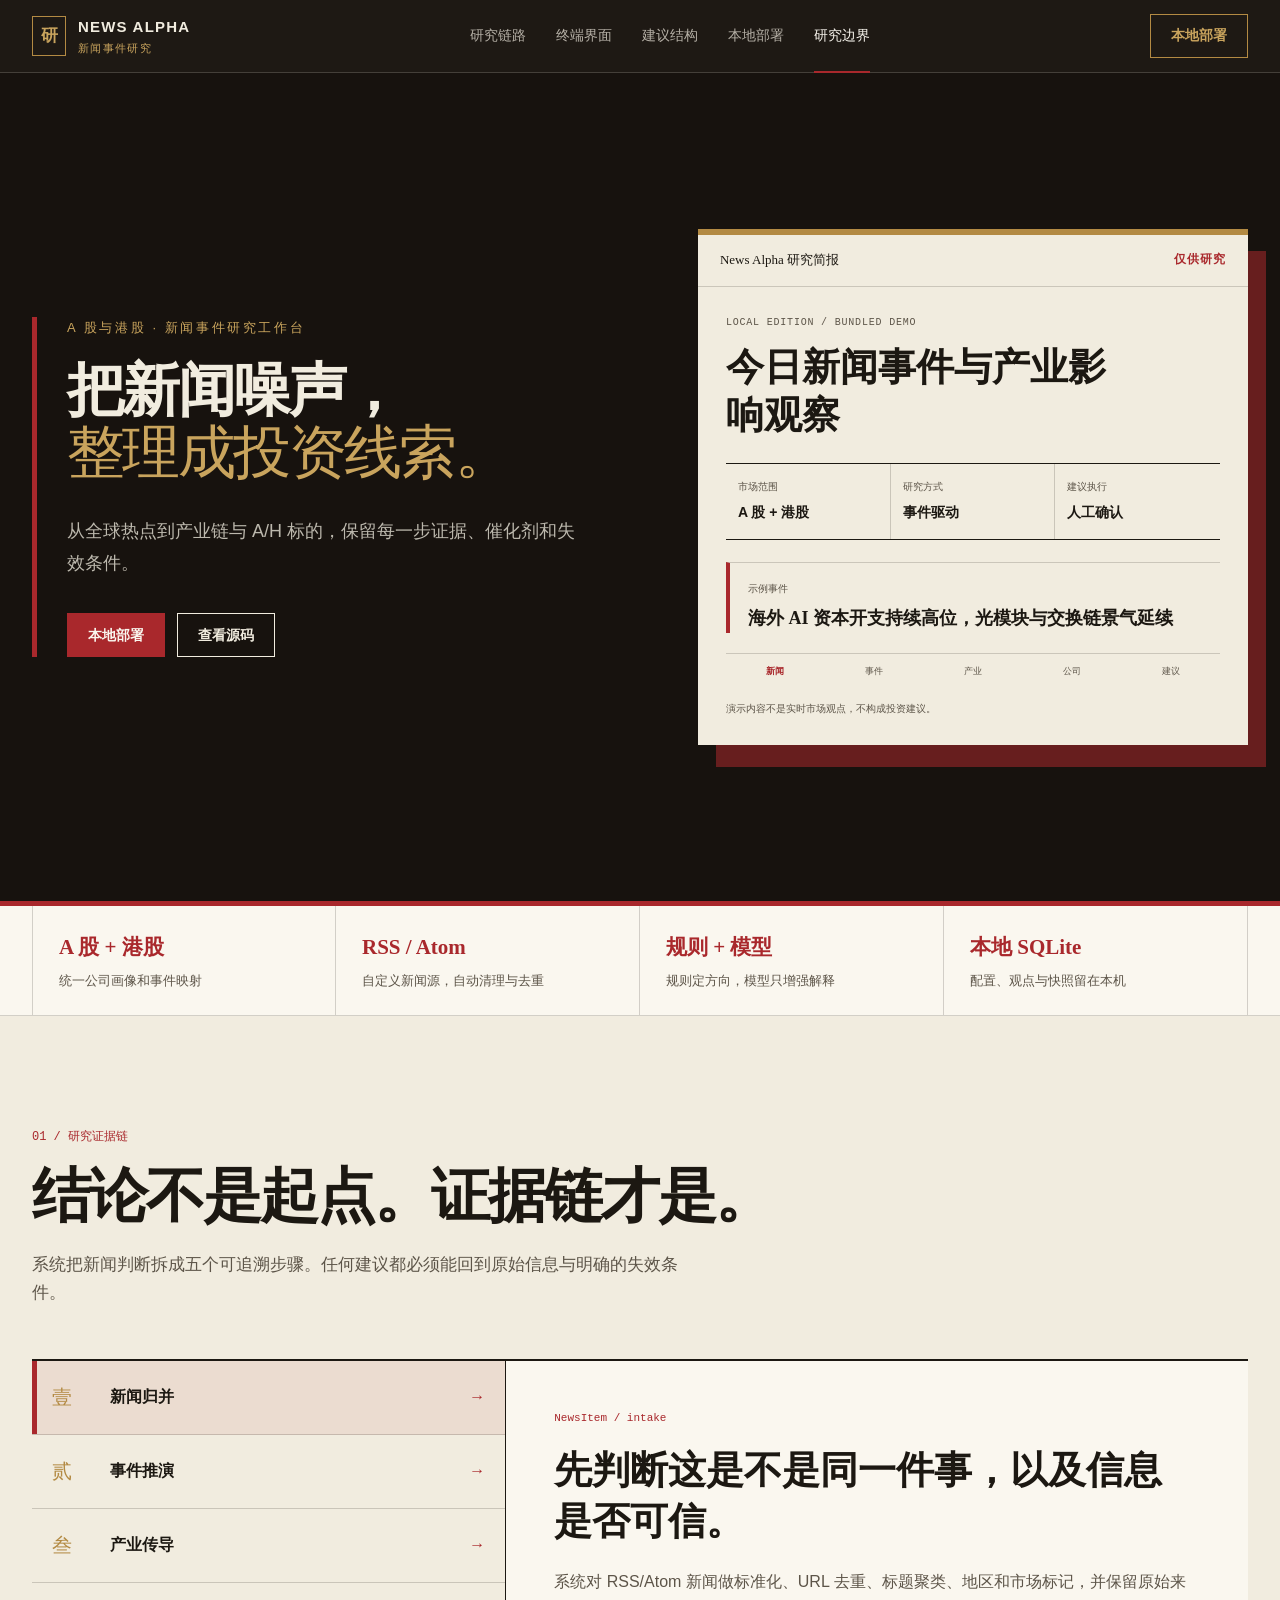
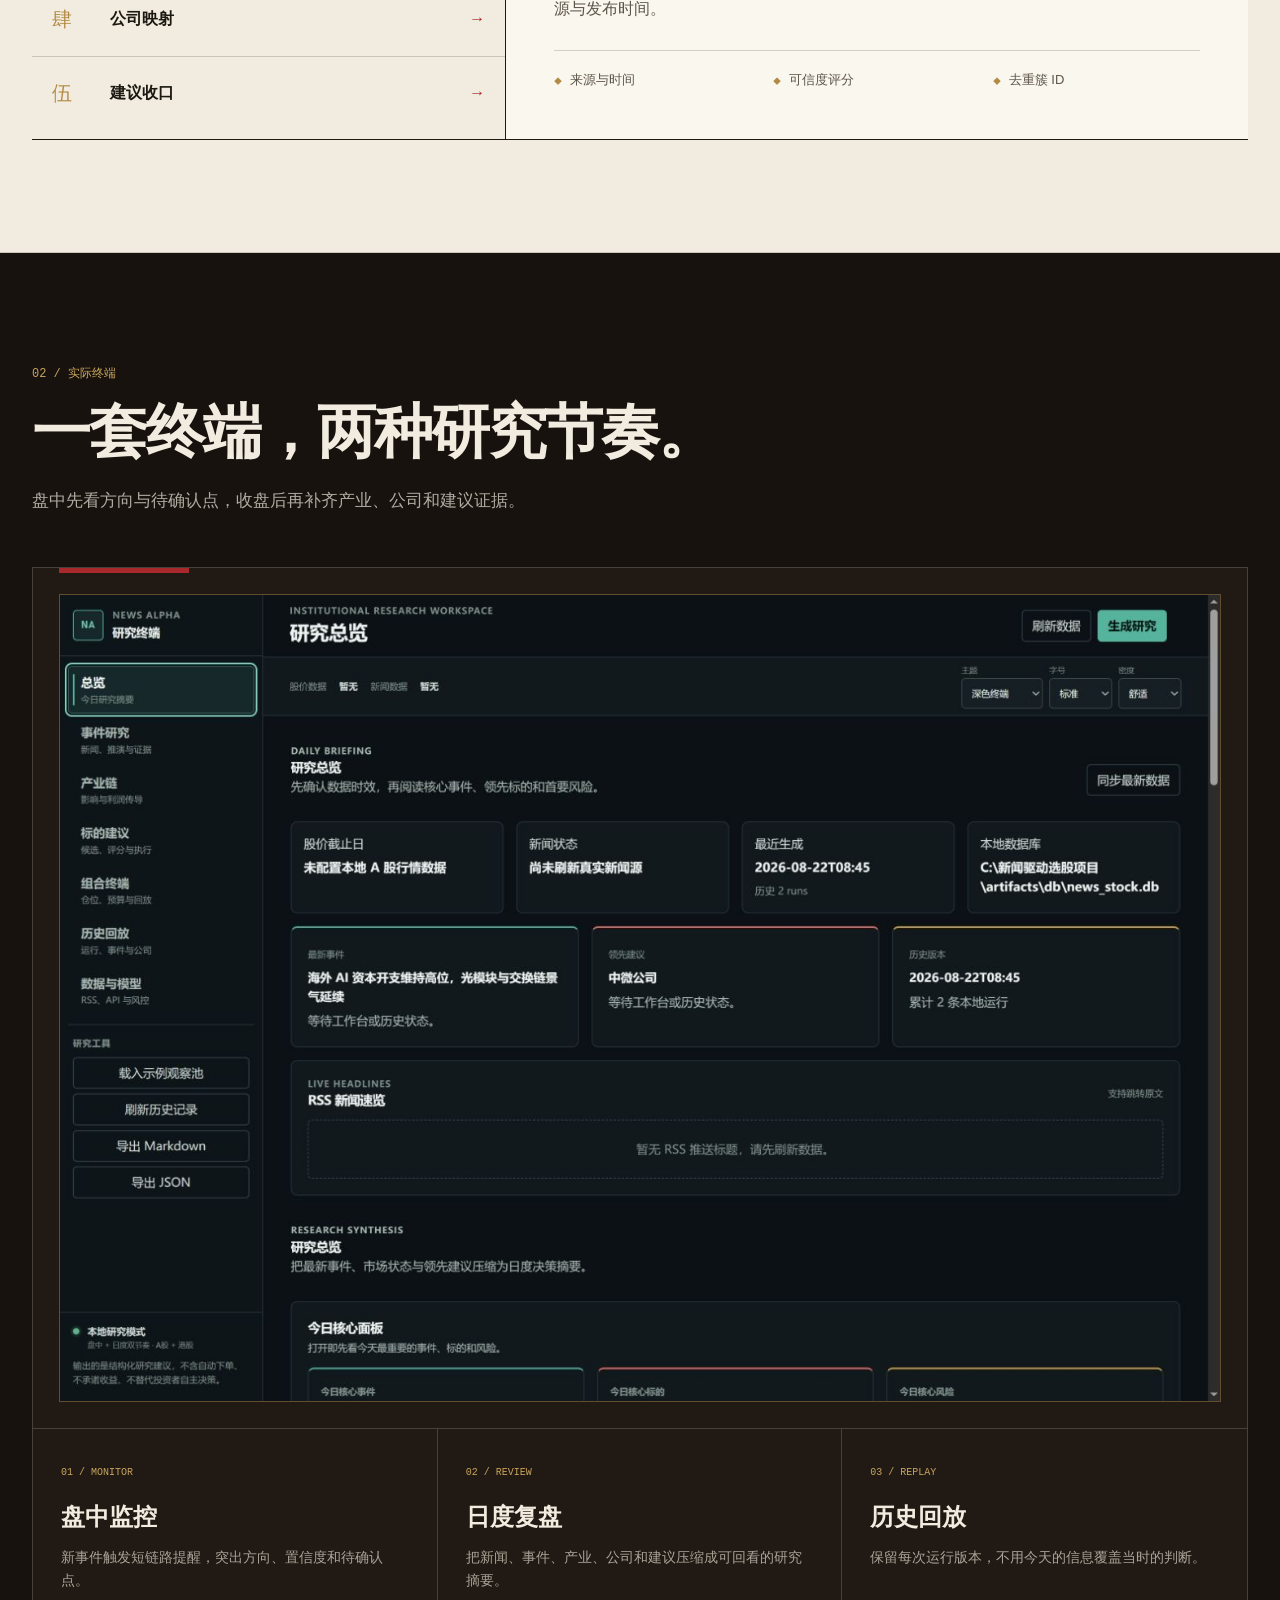
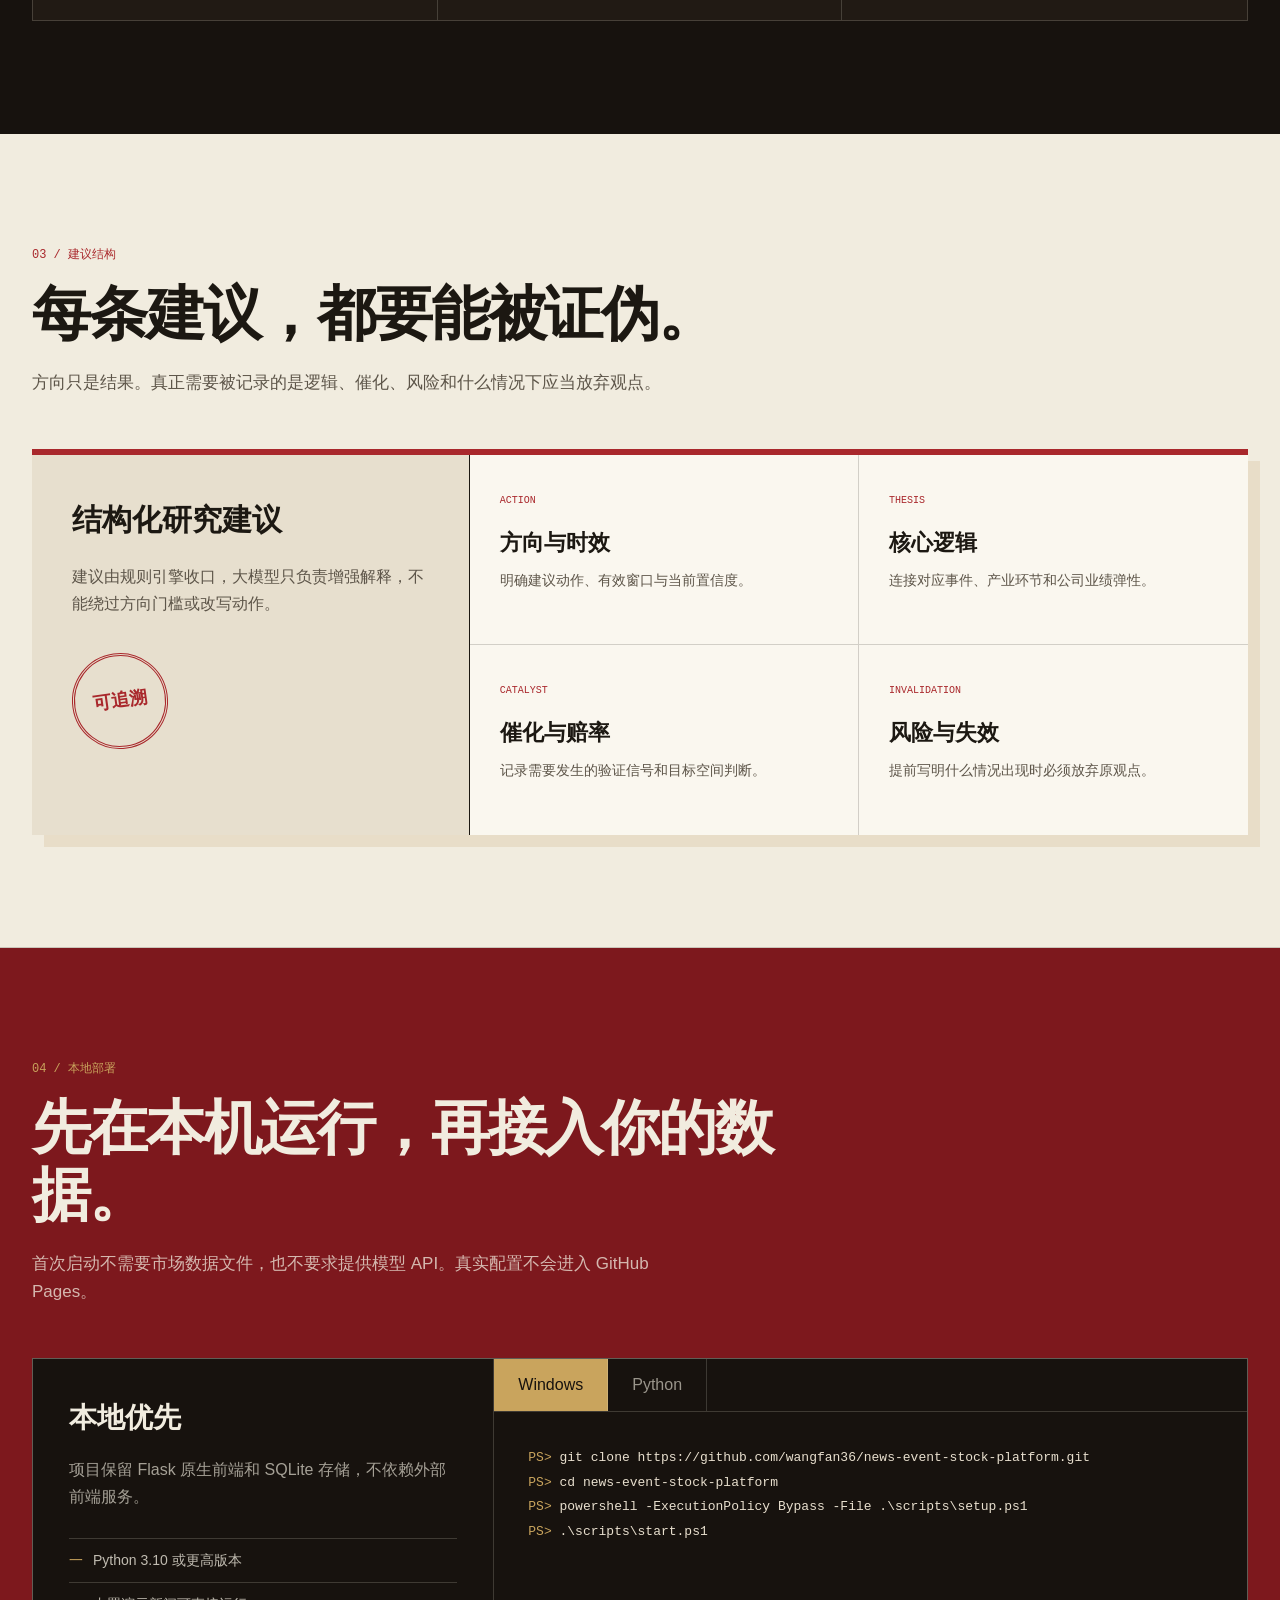
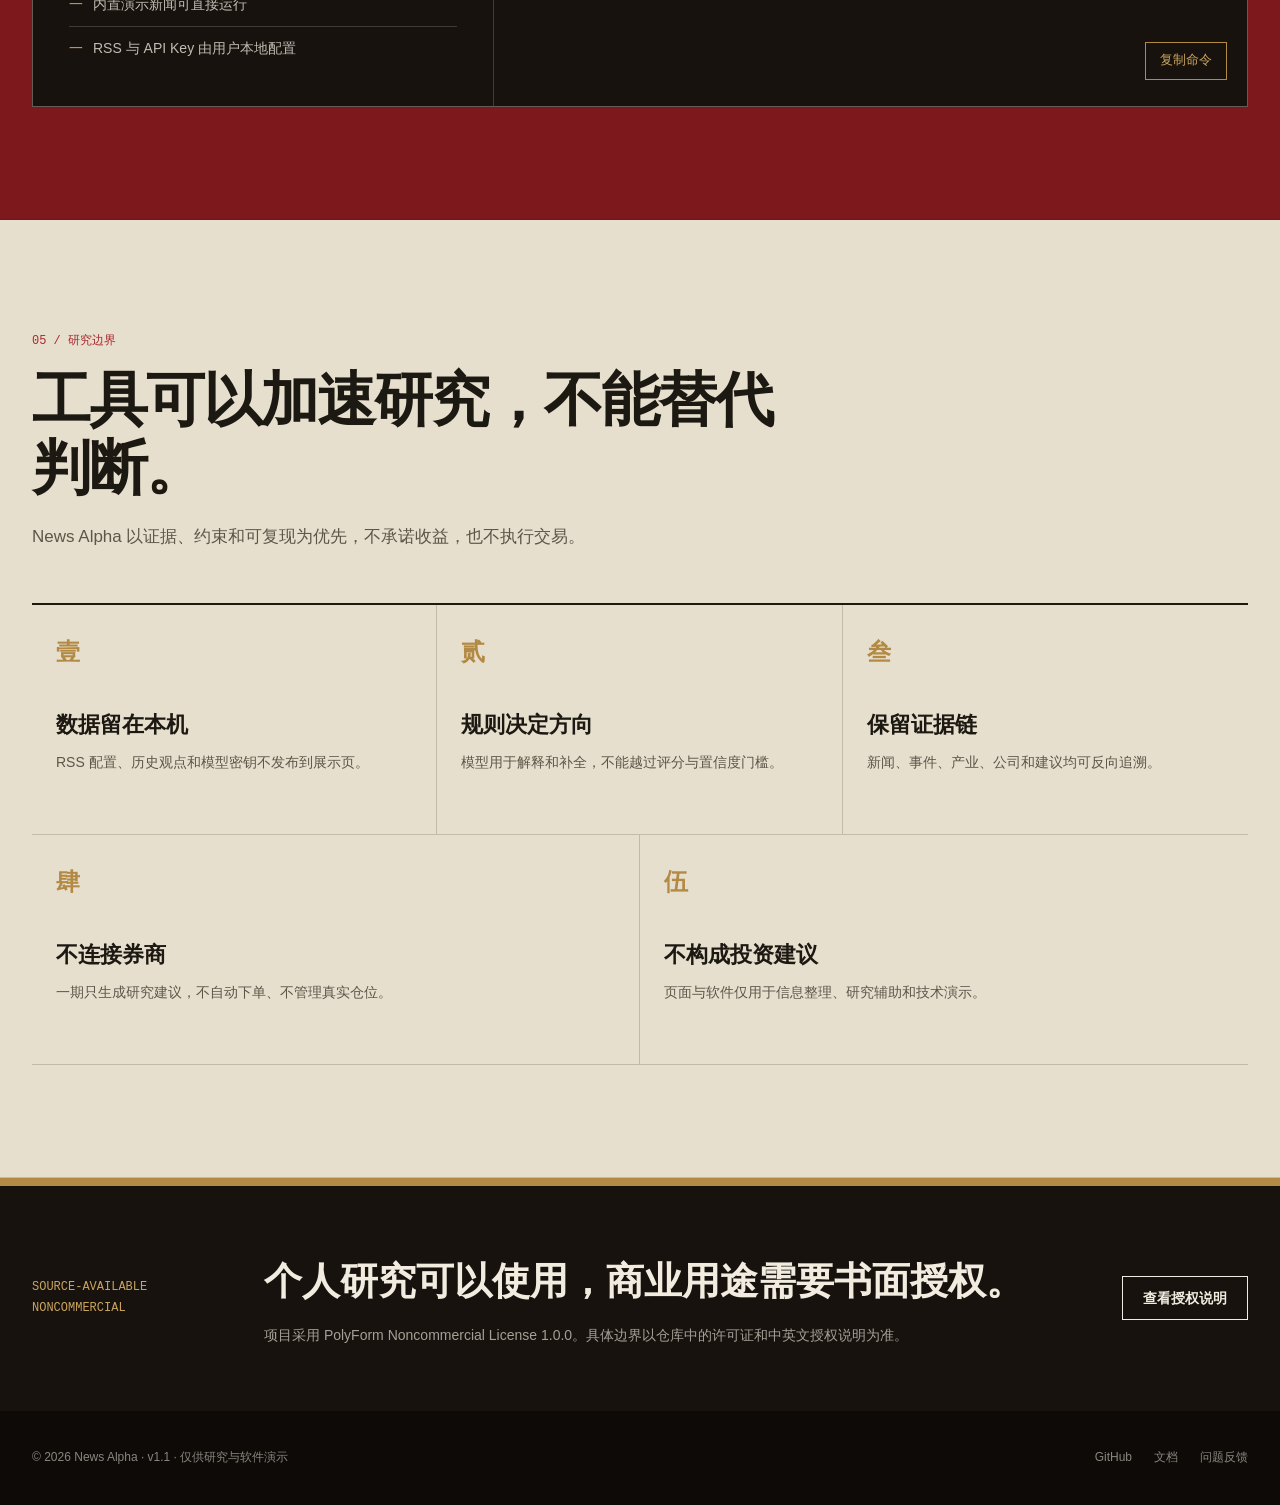
==== commit 98b844fb: "feat: redesign showcase with gold and red" ====
--- a/index.html
+++ b/index.html
@@ -3,34 +3,35 @@
 <head>
   <meta charset="utf-8">
   <meta name="viewport" content="width=device-width, initial-scale=1">
-  <meta name="description" content="News Alpha 是面向 A 股与港股的本地优先、可解释新闻事件研究终端。">
-  <meta name="theme-color" content="#081113">
+  <meta name="theme-color" content="#17120e">
+  <meta name="description" content="News Alpha 是面向 A 股与港股的本地新闻事件研究工作台，从新闻、事件、产业链和公司证据生成可解释建议。">
   <meta property="og:title" content="News Alpha｜新闻驱动研究终端">
-  <meta property="og:description" content="从全球新闻到产业链与 A/H 标的，保留每一步证据和失效条件。">
-  <meta property="og:type" content="website">
+  <meta property="og:description" content="从全球热点到产业链与 A/H 标的，保留每一步证据、催化剂和失效条件。">
   <meta property="og:image" content="https://raw.githubusercontent.com/wangfan36/news-event-stock-platform/main/docs/images/dashboard.png">
-  <link rel="icon" href="data:image/svg+xml,%3Csvg xmlns='http://www.w3.org/2000/svg' viewBox='0 0 64 64'%3E%3Crect width='64' height='64' rx='10' fill='%23081113'/%3E%3Cpath d='M14 45V19h7l13 17V19h8v26h-7L22 28v17z' fill='%235bc9b3'/%3E%3Cpath d='M47 19h3v26h-3z' fill='%23dce8e5'/%3E%3C/svg%3E">
   <title>News Alpha｜新闻驱动研究终端</title>
+  <link rel="icon" href="data:image/svg+xml,%3Csvg xmlns='http://www.w3.org/2000/svg' viewBox='0 0 64 64'%3E%3Crect width='64' height='64' fill='%2317120e'/%3E%3Cpath d='M12 47V17h8l14 18V17h8v30h-8L20 29v18z' fill='%23c9a45d'/%3E%3Cpath d='M47 17h5v30h-5z' fill='%23a9282c'/%3E%3C/svg%3E">
+  <script>document.documentElement.classList.add("js");</script>
   <style>
     :root {
-      --bg: #081113;
-      --bg-soft: #0d181b;
-      --panel: #101d20;
-      --panel-strong: #142429;
-      --ink: #e4eeeb;
-      --muted: #91a39f;
-      --quiet: #657672;
-      --accent: #5bc9b3;
-      --accent-dark: #245f55;
-      --accent-wash: rgba(91, 201, 179, 0.1);
-      --line: rgba(198, 220, 214, 0.15);
-      --line-strong: rgba(198, 220, 214, 0.28);
-      --paper: #dce8e5;
-      --paper-ink: #13201e;
-      --sans: Bahnschrift, Aptos, "PingFang SC", "Microsoft YaHei", sans-serif;
-      --mono: "Cascadia Mono", "SFMono-Regular", Consolas, "Liberation Mono", monospace;
-      --page: min(1240px, calc(100vw - 48px));
-      --nav-height: 72px;
+      --ink: #1c1812;
+      --ink-soft: #5d5549;
+      --night: #17120e;
+      --night-soft: #211a14;
+      --paper: #f1ecdf;
+      --paper-deep: #e7dfce;
+      --white: #faf7ef;
+      --gold: #b38a43;
+      --gold-bright: #c9a45d;
+      --gold-wash: rgba(179, 138, 67, 0.14);
+      --red: #a9282c;
+      --red-dark: #7d181d;
+      --red-wash: rgba(169, 40, 44, 0.08);
+      --line: rgba(28, 24, 18, 0.18);
+      --line-dark: rgba(241, 236, 223, 0.18);
+      --page: min(1240px, calc(100% - 64px));
+      --serif: "Songti SC", "STSong", "SimSun", serif;
+      --sans: "Aptos", "Segoe UI", "PingFang SC", "Microsoft YaHei", sans-serif;
+      --mono: "Cascadia Mono", "Consolas", monospace;
     }
 
     * {
@@ -39,47 +40,33 @@
 
     html {
       scroll-behavior: smooth;
-      scroll-padding-top: calc(var(--nav-height) + 24px);
+      scroll-padding-top: 74px;
     }
 
     body {
       margin: 0;
       color: var(--ink);
-      background:
-        radial-gradient(circle at 76% 4%, rgba(91, 201, 179, 0.08), transparent 24rem),
-        linear-gradient(rgba(255, 255, 255, 0.012) 1px, transparent 1px),
-        linear-gradient(90deg, rgba(255, 255, 255, 0.012) 1px, transparent 1px),
-        var(--bg);
-      background-size: auto, 40px 40px, 40px 40px, auto;
+      background: var(--paper);
       font-family: var(--sans);
+      font-size: 16px;
       line-height: 1.65;
-      overflow-x: hidden;
+      -webkit-font-smoothing: antialiased;
     }
 
     body::before {
       position: fixed;
       inset: 0;
-      z-index: 50;
+      z-index: -1;
       pointer-events: none;
       content: "";
-      opacity: 0.16;
-      background-image: repeating-radial-gradient(circle at 20% 10%, rgba(216, 235, 229, 0.14) 0 0.35px, transparent 0.5px 3px);
-    }
-
-    ::selection {
-      color: var(--bg);
-      background: var(--accent);
+      opacity: 0.22;
+      background-image: linear-gradient(90deg, transparent 49.8%, rgba(28, 24, 18, 0.035) 50%, transparent 50.2%);
+      background-size: 25% 100%;
     }
 
     a {
       color: inherit;
-      text-decoration-thickness: 1px;
-      text-underline-offset: 0.22em;
-    }
-
-    button,
-    a {
-      -webkit-tap-highlight-color: transparent;
+      text-decoration: none;
     }
 
     button {
@@ -90,178 +77,219 @@
     img {
       display: block;
       max-width: 100%;
+      height: auto;
     }
 
     :focus-visible {
-      outline: 3px solid var(--accent);
+      outline: 3px solid var(--red);
       outline-offset: 4px;
     }
 
     .skip-link {
       position: fixed;
-      top: 12px;
-      left: 12px;
+      top: 10px;
+      left: 10px;
       z-index: 100;
-      padding: 10px 16px;
-      color: var(--bg);
-      background: var(--accent);
+      padding: 10px 14px;
+      color: var(--white);
+      background: var(--red);
       transform: translateY(-160%);
-      transition: transform 150ms ease;
     }
 
     .skip-link:focus {
       transform: translateY(0);
     }
 
-    .site-nav {
+    .site-header {
       position: sticky;
       top: 0;
-      z-index: 30;
-      min-height: var(--nav-height);
-      border-bottom: 1px solid var(--line);
-      background: rgba(8, 17, 19, 0.92);
-      backdrop-filter: blur(16px);
+      z-index: 50;
+      border-bottom: 1px solid var(--line-dark);
+      color: var(--paper);
+      background: rgba(23, 18, 14, 0.97);
     }
 
     .nav-inner {
       width: var(--page);
-      min-height: var(--nav-height);
+      min-height: 72px;
       margin: 0 auto;
       display: grid;
       grid-template-columns: auto 1fr auto;
       align-items: center;
-      gap: 36px;
+      gap: 44px;
     }
 
     .brand {
       display: inline-flex;
       align-items: center;
       gap: 12px;
-      text-decoration: none;
-      font-weight: 720;
-      letter-spacing: 0.04em;
+      min-width: max-content;
     }
 
     .brand-mark {
       width: 34px;
-      height: 34px;
+      height: 40px;
       display: grid;
       place-items: center;
-      border: 1px solid var(--accent-dark);
-      color: var(--accent);
-      background: var(--accent-wash);
-      font-family: var(--mono);
-      font-size: 12px;
+      border: 1px solid var(--gold);
+      color: var(--gold-bright);
+      font-family: var(--serif);
+      font-size: 17px;
+      font-weight: 700;
+    }
+
+    .brand-copy strong {
+      display: block;
+      font-size: 15px;
+      letter-spacing: 0.08em;
     }
 
     .brand-copy small {
       display: block;
-      margin-top: -3px;
-      color: var(--quiet);
-      font-family: var(--mono);
-      font-size: 9px;
-      font-weight: 500;
+      color: var(--gold-bright);
+      font-family: var(--serif);
+      font-size: 11px;
       letter-spacing: 0.12em;
-      text-transform: uppercase;
     }
 
     .nav-links {
-      justify-self: center;
       display: flex;
-      align-items: center;
-      gap: 28px;
-      font-size: 13px;
+      justify-content: center;
+      gap: 30px;
+      color: rgba(241, 236, 223, 0.72);
+      font-size: 14px;
     }
 
     .nav-links a {
       position: relative;
-      color: var(--muted);
-      text-decoration: none;
-      transition: color 140ms ease;
-    }
-
-    .nav-links a:hover,
-    .nav-links a[aria-current="location"] {
-      color: var(--ink);
-    }
-
-    .nav-links a[aria-current="location"]::after {
+      white-space: nowrap;
+    }
+
+    .nav-links a::after {
       position: absolute;
       right: 0;
       bottom: -25px;
       left: 0;
       height: 2px;
       content: "";
-      background: var(--accent);
-    }
-
-    .nav-action {
+      background: var(--red);
+      transform: scaleX(0);
+      transform-origin: left;
+      transition: transform 140ms ease;
+    }
+
+    .nav-links a:hover,
+    .nav-links a[aria-current="true"] {
+      color: var(--white);
+    }
+
+    .nav-links a:hover::after,
+    .nav-links a[aria-current="true"]::after {
+      transform: scaleX(1);
+    }
+
+    .nav-cta,
+    .button {
+      min-height: 44px;
       display: inline-flex;
-      min-height: 40px;
       align-items: center;
       justify-content: center;
-      padding: 0 17px;
-      border: 1px solid var(--line-strong);
-      color: var(--ink);
-      text-decoration: none;
+      border: 1px solid transparent;
+      padding: 0 20px;
+      font-size: 14px;
+      font-weight: 700;
       white-space: nowrap;
-      transition: border-color 140ms ease, background 140ms ease, transform 140ms ease;
-    }
-
-    .nav-action:hover {
-      border-color: var(--accent);
-      background: var(--accent-wash);
-    }
-
-    .nav-action:active,
+      transition: background 140ms ease, color 140ms ease, border-color 140ms ease, transform 140ms ease;
+    }
+
+    .nav-cta {
+      border-color: var(--gold);
+      color: var(--gold-bright);
+    }
+
+    .nav-cta:hover {
+      color: var(--night);
+      background: var(--gold-bright);
+    }
+
     .button:active,
     .chain-step:active,
-    .copy-button:active,
     .install-tab:active {
       transform: translateY(1px);
     }
 
+    .button-primary {
+      color: var(--white);
+      background: var(--red);
+    }
+
+    .button-primary:hover {
+      background: var(--red-dark);
+    }
+
+    .button-secondary {
+      border-color: currentColor;
+      color: inherit;
+      background: transparent;
+    }
+
+    .button-secondary:hover {
+      color: var(--gold-bright);
+      border-color: var(--gold-bright);
+    }
+
     .hero {
+      min-height: calc(100dvh - 72px);
+      color: var(--paper);
+      background: var(--night);
+    }
+
+    .hero-inner {
       width: var(--page);
-      min-height: calc(100dvh - var(--nav-height));
+      min-height: calc(100dvh - 72px);
       margin: 0 auto;
-      padding: 72px 0 58px;
+      padding: 56px 0;
       display: grid;
-      grid-template-columns: minmax(0, 0.86fr) minmax(520px, 1.14fr);
+      grid-template-columns: minmax(0, 1.04fr) minmax(440px, 0.96fr);
       align-items: center;
-      gap: clamp(44px, 7vw, 100px);
-    }
-
-    .eyebrow {
+      gap: 70px;
+    }
+
+    .hero-copy-block {
+      min-width: 0;
+      padding-left: 30px;
+      border-left: 5px solid var(--red);
+    }
+
+    .hero-kicker {
       margin: 0 0 22px;
-      color: var(--accent);
-      font-family: var(--mono);
-      font-size: 11px;
-      letter-spacing: 0.16em;
-      text-transform: uppercase;
+      color: var(--gold-bright);
+      font-size: 13px;
+      letter-spacing: 0.2em;
     }
 
     .hero h1 {
-      max-width: 800px;
+      max-width: 780px;
       margin: 0;
-      font-size: clamp(46px, 5.7vw, 82px);
-      font-weight: 680;
-      letter-spacing: -0.055em;
-      line-height: 1.03;
+      font-family: var(--serif);
+      font-size: clamp(48px, 4.5vw, 66px);
+      font-weight: 700;
+      letter-spacing: -0.045em;
+      line-height: 1.08;
     }
 
     .hero h1 span {
       display: block;
-      color: var(--muted);
-      font-weight: 420;
-    }
-
-    .hero-copy {
-      max-width: 34rem;
-      margin: 28px 0 0;
-      color: var(--muted);
-      font-size: clamp(17px, 1.5vw, 20px);
-      line-height: 1.75;
+      color: var(--gold-bright);
+      font-weight: 400;
+    }
+
+    .hero-summary {
+      max-width: 32rem;
+      margin: 30px 0 0;
+      color: rgba(241, 236, 223, 0.76);
+      font-size: 18px;
+      line-height: 1.8;
     }
 
     .hero-actions {
@@ -271,246 +299,126 @@
       gap: 12px;
     }
 
-    .button {
-      min-height: 48px;
-      display: inline-flex;
-      align-items: center;
-      justify-content: center;
+    .research-cover {
+      position: relative;
+      min-width: 0;
+      color: var(--ink);
+      background: var(--paper);
+      box-shadow: 18px 22px 0 rgba(169, 40, 44, 0.55);
+    }
+
+    .cover-masthead {
+      min-height: 58px;
       padding: 0 22px;
-      border: 1px solid transparent;
-      font-size: 14px;
-      font-weight: 700;
-      text-decoration: none;
-      white-space: nowrap;
-      transition: background 140ms ease, border-color 140ms ease, transform 140ms ease;
-    }
-
-    .button-primary {
-      color: #07110f;
-      background: var(--accent);
-    }
-
-    .button-primary:hover {
-      background: #78d7c4;
-    }
-
-    .button-secondary {
-      border-color: var(--line-strong);
-      color: var(--ink);
-      background: transparent;
-    }
-
-    .button-secondary:hover {
-      border-color: var(--accent);
-      background: var(--accent-wash);
-    }
-
-    .terminal-frame {
-      position: relative;
-      border: 1px solid var(--line-strong);
-      background: rgba(13, 24, 27, 0.88);
-      box-shadow: 28px 38px 90px rgba(0, 0, 0, 0.28);
-    }
-
-    .terminal-frame::before {
-      position: absolute;
-      top: -13px;
-      right: 28px;
-      width: 108px;
-      height: 25px;
-      border: 1px solid var(--accent-dark);
-      content: "SIGNAL / TRACE";
-      color: var(--accent);
-      background: var(--bg);
-      font-family: var(--mono);
-      font-size: 9px;
-      line-height: 25px;
-      text-align: center;
-      letter-spacing: 0.1em;
-    }
-
-    .terminal-topbar {
-      min-height: 48px;
-      padding: 0 16px;
       display: flex;
       align-items: center;
       justify-content: space-between;
-      gap: 16px;
+      border-top: 6px solid var(--gold);
       border-bottom: 1px solid var(--line);
-      color: var(--quiet);
+      font-family: var(--serif);
+      font-size: 13px;
+    }
+
+    .cover-masthead strong {
+      color: var(--red);
+      font-family: var(--sans);
+      font-size: 12px;
+      letter-spacing: 0.08em;
+    }
+
+    .cover-body {
+      padding: 28px;
+    }
+
+    .cover-date {
+      margin: 0;
+      color: var(--ink-soft);
       font-family: var(--mono);
       font-size: 10px;
       letter-spacing: 0.08em;
     }
 
-    .terminal-status {
-      display: inline-flex;
-      align-items: center;
-      gap: 8px;
-      color: var(--accent);
-    }
-
-    .terminal-status::before {
-      width: 7px;
-      height: 7px;
-      border-radius: 50%;
-      content: "";
-      background: var(--accent);
-      box-shadow: 0 0 0 4px var(--accent-wash);
-    }
-
-    .terminal-body {
-      padding: 18px;
-      display: grid;
-      grid-template-columns: 0.72fr 1.28fr;
-      gap: 14px;
-    }
-
-    .terminal-sidebar {
-      border-right: 1px solid var(--line);
-      padding-right: 14px;
-    }
-
-    .terminal-logo {
-      margin-bottom: 22px;
-      font-family: var(--mono);
-      font-size: 10px;
-      letter-spacing: 0.1em;
-    }
-
-    .terminal-logo strong {
-      display: block;
-      margin-top: 4px;
-      font-family: var(--sans);
-      font-size: 16px;
-      letter-spacing: 0;
-    }
-
-    .terminal-nav-item {
-      padding: 10px 8px;
-      border-left: 2px solid transparent;
-      color: var(--quiet);
-      font-size: 11px;
-    }
-
-    .terminal-nav-item.is-active {
-      border-color: var(--accent);
-      color: var(--ink);
-      background: var(--accent-wash);
-    }
-
-    .terminal-main {
-      min-width: 0;
-    }
-
-    .terminal-label {
-      margin: 0 0 5px;
-      color: var(--quiet);
-      font-family: var(--mono);
-      font-size: 8px;
-      letter-spacing: 0.1em;
-      text-transform: uppercase;
-    }
-
-    .terminal-main h2 {
-      margin: 0;
-      font-size: 18px;
-    }
-
-    .terminal-grid {
-      margin-top: 15px;
+    .cover-body h2 {
+      max-width: 390px;
+      margin: 12px 0 24px;
+      font-family: var(--serif);
+      font-size: clamp(27px, 3vw, 39px);
+      line-height: 1.25;
+    }
+
+    .cover-metrics {
       display: grid;
       grid-template-columns: repeat(3, 1fr);
+      border-top: 1px solid var(--ink);
+      border-bottom: 1px solid var(--ink);
+    }
+
+    .cover-metric {
+      padding: 15px 12px;
+      border-right: 1px solid var(--line);
+    }
+
+    .cover-metric:last-child {
+      border-right: 0;
+    }
+
+    .cover-metric span,
+    .brief-label {
+      display: block;
+      color: var(--ink-soft);
+      font-size: 10px;
+    }
+
+    .cover-metric strong {
+      display: block;
+      margin-top: 5px;
+      font-size: 14px;
+    }
+
+    .research-brief {
+      margin-top: 22px;
+      padding: 18px 0 0 18px;
       border-top: 1px solid var(--line);
-      border-left: 1px solid var(--line);
-    }
-
-    .terminal-metric {
-      min-height: 72px;
-      padding: 11px;
-      border-right: 1px solid var(--line);
+      border-left: 4px solid var(--red);
+    }
+
+    .research-brief strong {
+      display: block;
+      margin-top: 8px;
+      font-family: var(--serif);
+      font-size: 18px;
+      line-height: 1.55;
+    }
+
+    .evidence-row {
+      margin-top: 20px;
+      display: grid;
+      grid-template-columns: repeat(5, 1fr);
+      border-top: 1px solid var(--line);
+    }
+
+    .evidence-row span {
+      padding: 10px 4px 0;
+      color: var(--ink-soft);
+      font-size: 9px;
+      text-align: center;
+    }
+
+    .evidence-row span:first-child {
+      color: var(--red);
+      font-weight: 700;
+    }
+
+    .cover-note {
+      margin: 22px 0 0;
+      color: var(--ink-soft);
+      font-size: 10px;
+    }
+
+    .proof-strip {
+      border-top: 5px solid var(--red);
       border-bottom: 1px solid var(--line);
-    }
-
-    .terminal-metric span {
-      display: block;
-      color: var(--quiet);
-      font-size: 9px;
-    }
-
-    .terminal-metric strong {
-      display: block;
-      margin-top: 7px;
-      font-family: var(--mono);
-      font-size: 13px;
-      font-weight: 600;
-    }
-
-    .event-tape {
-      margin-top: 14px;
-      padding: 14px;
-      border: 1px solid var(--accent-dark);
-      background: var(--accent-wash);
-    }
-
-    .event-tape strong {
-      display: block;
-      font-size: 13px;
-      line-height: 1.5;
-    }
-
-    .trace-line {
-      margin-top: 12px;
-      display: grid;
-      grid-template-columns: repeat(5, minmax(0, 1fr));
-      align-items: center;
-      gap: 6px;
-    }
-
-    .trace-node {
-      position: relative;
-      min-width: 0;
-      padding-top: 13px;
-      color: var(--quiet);
-      font-family: var(--mono);
-      font-size: 8px;
-      text-align: center;
-      white-space: nowrap;
-    }
-
-    .trace-node::before {
-      position: absolute;
-      top: 2px;
-      left: 50%;
-      width: 6px;
-      height: 6px;
-      border: 1px solid var(--accent);
-      border-radius: 50%;
-      content: "";
-      background: var(--panel);
-      transform: translateX(-50%);
-    }
-
-    .trace-node:not(:last-child)::after {
-      position: absolute;
-      top: 5px;
-      left: calc(50% + 7px);
-      width: calc(100% - 8px);
-      height: 1px;
-      content: "";
-      background: var(--accent-dark);
-    }
-
-    .terminal-note {
-      margin: 12px 0 0;
-      color: var(--quiet);
-      font-size: 9px;
-    }
-
-    .proof-strip {
-      border-top: 1px solid var(--line);
-      border-bottom: 1px solid var(--line);
-      background: rgba(13, 24, 27, 0.6);
+      background: var(--white);
     }
 
     .proof-inner {
@@ -521,7 +429,7 @@
     }
 
     .proof-item {
-      min-height: 112px;
+      min-height: 108px;
       padding: 24px 26px;
       border-right: 1px solid var(--line);
     }
@@ -532,18 +440,20 @@
 
     .proof-item strong {
       display: block;
+      color: var(--red);
+      font-family: var(--serif);
       font-size: 21px;
-      letter-spacing: -0.02em;
     }
 
     .proof-item span {
-      color: var(--muted);
-      font-size: 12px;
+      display: block;
+      margin-top: 5px;
+      color: var(--ink-soft);
+      font-size: 13px;
     }
 
     .section {
-      position: relative;
-      padding: clamp(90px, 10vw, 144px) 0;
+      padding: 112px 0;
       border-bottom: 1px solid var(--line);
     }
 
@@ -553,238 +463,240 @@
     }
 
     .section-heading {
-      max-width: 850px;
-      margin-bottom: 56px;
+      max-width: 780px;
+      margin-bottom: 52px;
+    }
+
+    .section-number {
+      margin: 0 0 15px;
+      color: var(--red);
+      font-family: var(--mono);
+      font-size: 12px;
     }
 
     .section-heading h2 {
       margin: 0;
-      font-size: clamp(34px, 4.5vw, 64px);
-      font-weight: 620;
-      letter-spacing: -0.045em;
-      line-height: 1.08;
-    }
-
-    .section-heading p {
-      max-width: 650px;
-      margin: 22px 0 0;
-      color: var(--muted);
+      font-family: var(--serif);
+      font-size: clamp(36px, 4.6vw, 60px);
+      line-height: 1.15;
+      letter-spacing: -0.035em;
+    }
+
+    .section-heading p:last-child {
+      max-width: 42rem;
+      margin: 20px 0 0;
+      color: var(--ink-soft);
       font-size: 17px;
     }
 
-    .section-index {
-      display: inline-block;
-      margin-bottom: 20px;
-      color: var(--accent);
-      font-family: var(--mono);
-      font-size: 10px;
-      letter-spacing: 0.16em;
-    }
-
     .chain-shell {
-      border-top: 1px solid var(--line-strong);
-      border-bottom: 1px solid var(--line-strong);
       display: grid;
-      grid-template-columns: minmax(260px, 0.72fr) minmax(0, 1.28fr);
+      grid-template-columns: 0.78fr 1.22fr;
+      border-top: 2px solid var(--ink);
+      border-bottom: 1px solid var(--ink);
     }
 
     .chain-steps {
-      border-right: 1px solid var(--line-strong);
+      border-right: 1px solid var(--ink);
     }
 
     .chain-step {
       width: 100%;
-      min-height: 78px;
-      padding: 0 22px;
+      min-height: 74px;
+      padding: 0 20px;
       display: grid;
       grid-template-columns: 44px 1fr auto;
       align-items: center;
-      gap: 12px;
+      gap: 14px;
       border: 0;
       border-bottom: 1px solid var(--line);
-      color: var(--muted);
+      text-align: left;
       background: transparent;
       cursor: pointer;
-      text-align: left;
-      transition: color 140ms ease, background 140ms ease;
     }
 
     .chain-step:last-child {
       border-bottom: 0;
     }
 
+    .chain-step span:first-child {
+      color: var(--gold);
+      font-family: var(--serif);
+      font-size: 20px;
+    }
+
+    .chain-step span:last-child {
+      color: var(--red);
+    }
+
     .chain-step:hover,
     .chain-step[aria-pressed="true"] {
-      color: var(--ink);
-      background: var(--accent-wash);
+      background: var(--red-wash);
     }
 
     .chain-step[aria-pressed="true"] {
-      box-shadow: inset 3px 0 var(--accent);
-    }
-
-    .chain-step span:first-child,
-    .chain-step span:last-child {
+      box-shadow: inset 5px 0 var(--red);
+    }
+
+    .chain-detail {
+      min-height: 370px;
+      padding: 48px;
+      background: var(--white);
+    }
+
+    .chain-detail-label {
+      margin: 0;
+      color: var(--red);
+      font-family: var(--mono);
+      font-size: 11px;
+    }
+
+    .chain-detail h3 {
+      max-width: 620px;
+      margin: 18px 0 0;
+      font-family: var(--serif);
+      font-size: clamp(26px, 3vw, 38px);
+      line-height: 1.35;
+    }
+
+    .chain-detail-copy {
+      max-width: 650px;
+      margin: 22px 0 0;
+      color: var(--ink-soft);
+    }
+
+    .chain-fields {
+      margin: 28px 0 0;
+      padding: 18px 0 0;
+      display: grid;
+      grid-template-columns: repeat(3, 1fr);
+      gap: 12px;
+      border-top: 1px solid var(--line);
+      list-style: none;
+    }
+
+    .chain-fields li {
+      color: var(--ink-soft);
+      font-size: 13px;
+    }
+
+    .chain-fields li::before {
+      margin-right: 8px;
+      color: var(--gold);
+      content: "◆";
+      font-size: 8px;
+    }
+
+    .workspace-section {
+      color: var(--paper);
+      background: var(--night);
+    }
+
+    .workspace-section .section-number {
+      color: var(--gold-bright);
+    }
+
+    .workspace-section .section-heading p:last-child {
+      color: rgba(241, 236, 223, 0.7);
+    }
+
+    .workspace-layout {
+      border: 1px solid var(--line-dark);
+      background: var(--night-soft);
+    }
+
+    .workspace-image {
+      position: relative;
+      padding: 26px;
+      border-bottom: 1px solid var(--line-dark);
+    }
+
+    .workspace-image::before {
+      position: absolute;
+      top: 0;
+      left: 26px;
+      width: 130px;
+      height: 5px;
+      content: "";
+      background: var(--red);
+    }
+
+    .workspace-image img {
+      width: 100%;
+      border: 1px solid rgba(201, 164, 93, 0.38);
+    }
+
+    .workspace-notes {
+      display: grid;
+      grid-template-columns: repeat(3, 1fr);
+    }
+
+    .workspace-note {
+      min-height: 178px;
+      padding: 28px;
+      border-right: 1px solid var(--line-dark);
+    }
+
+    .workspace-note:last-child {
+      border-right: 0;
+    }
+
+    .workspace-note span {
+      color: var(--gold-bright);
       font-family: var(--mono);
       font-size: 10px;
     }
 
-    .chain-step span:last-child {
-      color: var(--accent);
-    }
-
-    .chain-detail {
-      min-height: 390px;
-      padding: clamp(34px, 5vw, 70px);
-      display: grid;
-      align-content: center;
-      background:
-        linear-gradient(120deg, var(--accent-wash), transparent 44%),
-        var(--panel);
-    }
-
-    .chain-detail-label {
-      margin: 0 0 12px;
-      color: var(--accent);
-      font-family: var(--mono);
-      font-size: 10px;
-      letter-spacing: 0.13em;
-      text-transform: uppercase;
-    }
-
-    .chain-detail h3 {
-      max-width: 680px;
-      margin: 0;
-      font-size: clamp(28px, 3.4vw, 46px);
-      letter-spacing: -0.035em;
-      line-height: 1.15;
-    }
-
-    .chain-detail-copy {
-      max-width: 680px;
-      margin: 18px 0 0;
-      color: var(--muted);
-      font-size: 16px;
-    }
-
-    .chain-fields {
-      margin: 30px 0 0;
-      padding: 0;
-      display: flex;
-      flex-wrap: wrap;
-      gap: 8px;
-      list-style: none;
-    }
-
-    .chain-fields li {
-      padding: 7px 10px;
-      border: 1px solid var(--line-strong);
-      color: var(--muted);
-      font-family: var(--mono);
-      font-size: 10px;
-    }
-
-    .workspace-section {
-      overflow: hidden;
-    }
-
-    .workspace-layout {
-      display: grid;
-      grid-template-columns: minmax(0, 1.45fr) minmax(280px, 0.55fr);
-      gap: 0;
-      border: 1px solid var(--line-strong);
-      background: var(--panel);
-    }
-
-    .workspace-image {
-      position: relative;
-      min-width: 0;
-      padding: 18px;
-      border-right: 1px solid var(--line-strong);
-      background: #050b0d;
-    }
-
-    .workspace-image::before {
-      display: block;
-      padding: 0 0 13px;
-      content: "LOCAL SESSION / DASHBOARD.PNG";
-      color: var(--quiet);
-      font-family: var(--mono);
-      font-size: 9px;
-      letter-spacing: 0.12em;
-    }
-
-    .workspace-image img {
-      width: 100%;
-      border: 1px solid var(--line);
-    }
-
-    .workspace-notes {
-      display: grid;
-      grid-template-rows: repeat(3, 1fr);
-    }
-
-    .workspace-note {
-      padding: 28px;
-      border-bottom: 1px solid var(--line);
-    }
-
-    .workspace-note:last-child {
-      border-bottom: 0;
-    }
-
-    .workspace-note span {
-      color: var(--accent);
-      font-family: var(--mono);
-      font-size: 10px;
-    }
-
     .workspace-note h3 {
-      margin: 11px 0 8px;
-      font-size: 19px;
+      margin: 15px 0 8px;
+      font-family: var(--serif);
+      font-size: 24px;
     }
 
     .workspace-note p {
       margin: 0;
-      color: var(--muted);
-      font-size: 13px;
+      color: rgba(241, 236, 223, 0.65);
+      font-size: 14px;
     }
 
     .output-ledger {
       display: grid;
-      grid-template-columns: 0.78fr 1.22fr;
-      align-items: stretch;
-      border-top: 1px solid var(--line-strong);
-      border-bottom: 1px solid var(--line-strong);
+      grid-template-columns: 0.72fr 1.28fr;
+      border-top: 6px solid var(--red);
+      background: var(--white);
+      box-shadow: 12px 12px 0 var(--gold-wash);
     }
 
     .output-index {
       padding: 40px;
-      border-right: 1px solid var(--line-strong);
-      background: var(--paper);
-      color: var(--paper-ink);
+      border-right: 1px solid var(--ink);
+      background: var(--paper-deep);
     }
 
     .output-index h3 {
       margin: 0;
-      font-size: 28px;
-      letter-spacing: -0.03em;
+      font-family: var(--serif);
+      font-size: 30px;
     }
 
     .output-index p {
-      margin: 16px 0 0;
-      color: rgba(19, 32, 30, 0.68);
+      margin: 20px 0 0;
+      color: var(--ink-soft);
     }
 
     .recommendation-stamp {
-      margin-top: 44px;
-      padding-top: 16px;
-      border-top: 2px solid var(--paper-ink);
-      display: flex;
-      justify-content: space-between;
-      gap: 16px;
-      font-family: var(--mono);
-      font-size: 11px;
+      width: 96px;
+      height: 96px;
+      margin-top: 36px;
+      display: grid;
+      place-items: center;
+      border: 3px double var(--red);
+      border-radius: 50%;
+      color: var(--red);
+      font-family: var(--serif);
+      font-size: 18px;
+      font-weight: 700;
+      transform: rotate(-8deg);
     }
 
     .output-fields {
@@ -793,8 +705,8 @@
     }
 
     .output-field {
-      min-height: 144px;
-      padding: 28px;
+      min-height: 190px;
+      padding: 30px;
       border-right: 1px solid var(--line);
       border-bottom: 1px solid var(--line);
     }
@@ -808,237 +720,232 @@
     }
 
     .output-field span {
-      color: var(--accent);
+      color: var(--red);
       font-family: var(--mono);
       font-size: 10px;
-      letter-spacing: 0.08em;
     }
 
     .output-field h4 {
-      margin: 12px 0 7px;
-      font-size: 17px;
+      margin: 14px 0 8px;
+      font-family: var(--serif);
+      font-size: 22px;
     }
 
     .output-field p {
       margin: 0;
-      color: var(--muted);
-      font-size: 13px;
+      color: var(--ink-soft);
+      font-size: 14px;
+    }
+
+    .install-section {
+      color: var(--paper);
+      background: var(--red-dark);
+    }
+
+    .install-section .section-number {
+      color: var(--gold-bright);
+    }
+
+    .install-section .section-heading p:last-child {
+      color: rgba(241, 236, 223, 0.75);
     }
 
     .install-layout {
       display: grid;
-      grid-template-columns: minmax(260px, 0.62fr) minmax(0, 1.38fr);
-      border: 1px solid var(--line-strong);
+      grid-template-columns: 0.76fr 1.24fr;
+      border: 1px solid rgba(241, 236, 223, 0.34);
+      background: var(--night);
     }
 
     .install-intro {
-      padding: 38px;
-      border-right: 1px solid var(--line-strong);
-      background: var(--panel-strong);
+      padding: 36px;
+      border-right: 1px solid var(--line-dark);
     }
 
     .install-intro h3 {
       margin: 0;
+      font-family: var(--serif);
       font-size: 28px;
     }
 
     .install-intro p {
-      margin: 16px 0 0;
-      color: var(--muted);
+      color: rgba(241, 236, 223, 0.65);
     }
 
     .install-checks {
-      margin: 30px 0 0;
+      margin: 28px 0 0;
       padding: 0;
       list-style: none;
     }
 
     .install-checks li {
-      padding: 11px 0;
-      border-top: 1px solid var(--line);
-      color: var(--muted);
-      font-size: 13px;
+      padding: 10px 0;
+      border-top: 1px solid var(--line-dark);
+      color: rgba(241, 236, 223, 0.78);
+      font-size: 14px;
     }
 
     .install-checks li::before {
       margin-right: 10px;
-      content: "✓";
-      color: var(--accent);
+      color: var(--gold-bright);
+      content: "一";
     }
 
     .install-console {
       min-width: 0;
-      background: #050b0d;
     }
 
     .install-tabs {
       display: flex;
-      border-bottom: 1px solid var(--line);
+      border-bottom: 1px solid var(--line-dark);
     }
 
     .install-tab {
       min-height: 52px;
-      padding: 0 22px;
+      padding: 0 24px;
       border: 0;
-      border-right: 1px solid var(--line);
-      color: var(--quiet);
+      border-right: 1px solid var(--line-dark);
+      color: rgba(241, 236, 223, 0.6);
       background: transparent;
       cursor: pointer;
-      font-family: var(--mono);
-      font-size: 11px;
     }
 
     .install-tab[aria-selected="true"] {
-      color: var(--accent);
-      background: var(--accent-wash);
+      color: var(--night);
+      background: var(--gold-bright);
     }
 
     .command-panel {
       position: relative;
-      min-height: 300px;
-      padding: 40px 72px 40px 34px;
-    }
-
-    .command-panel pre {
-      margin: 0;
-      overflow: auto;
-      color: #b9cbc7;
+      min-height: 288px;
+      padding: 34px;
+      overflow-x: auto;
+      color: #e8dfce;
       font-family: var(--mono);
       font-size: 13px;
-      line-height: 2;
-      white-space: pre-wrap;
-    }
-
-    .command-panel .prompt {
-      color: var(--accent);
+      line-height: 1.9;
+      white-space: pre;
+    }
+
+    .prompt {
+      color: var(--gold-bright);
     }
 
     .copy-button {
       position: absolute;
-      top: 24px;
-      right: 24px;
-      width: 40px;
-      height: 40px;
-      border: 1px solid var(--line-strong);
-      color: var(--muted);
-      background: var(--panel);
+      right: 20px;
+      bottom: 20px;
+      min-height: 38px;
+      border: 1px solid var(--gold);
+      padding: 0 14px;
+      color: var(--gold-bright);
+      background: var(--night);
       cursor: pointer;
-      font-family: var(--mono);
-      transition: border-color 140ms ease, color 140ms ease, transform 140ms ease;
     }
 
     .copy-button:hover {
-      border-color: var(--accent);
-      color: var(--accent);
-    }
-
-    .copy-status {
-      margin: 0;
-      padding: 0 34px 24px;
-      color: var(--quiet);
-      font-size: 11px;
+      color: var(--night);
+      background: var(--gold-bright);
+    }
+
+    .principles-section {
+      background: var(--paper-deep);
     }
 
     .principles-grid {
       display: grid;
       grid-template-columns: repeat(12, 1fr);
-      border-top: 1px solid var(--line-strong);
+      border-top: 2px solid var(--ink);
     }
 
     .principle {
       min-height: 230px;
-      padding: 30px;
+      padding: 28px 24px;
+      grid-column: span 4;
       border-right: 1px solid var(--line);
       border-bottom: 1px solid var(--line);
-      grid-column: span 4;
-    }
-
-    .principle:nth-child(4) {
-      grid-column: span 7;
-    }
-
+    }
+
+    .principle:nth-child(3) {
+      border-right: 0;
+    }
+
+    .principle:nth-child(4),
     .principle:nth-child(5) {
-      grid-column: span 5;
+      grid-column: span 6;
+    }
+
+    .principle:nth-child(5) {
       border-right: 0;
     }
 
-    .principle-no {
-      color: var(--accent);
-      font-family: var(--mono);
-      font-size: 10px;
+    .principle strong {
+      color: var(--gold);
+      font-family: var(--serif);
+      font-size: 24px;
     }
 
     .principle h3 {
-      margin: 52px 0 10px;
-      font-size: 20px;
+      margin: 35px 0 8px;
+      font-family: var(--serif);
+      font-size: 22px;
     }
 
     .principle p {
-      max-width: 520px;
       margin: 0;
-      color: var(--muted);
-      font-size: 13px;
+      color: var(--ink-soft);
+      font-size: 14px;
     }
 
     .license-band {
-      padding: 72px 0;
-      color: var(--paper-ink);
-      background: var(--paper);
+      padding: 64px 0;
+      color: var(--paper);
+      background: var(--night);
+      border-top: 8px solid var(--gold);
     }
 
     .license-inner {
       width: var(--page);
       margin: 0 auto;
       display: grid;
-      grid-template-columns: 0.75fr 1.25fr auto;
+      grid-template-columns: 190px 1fr auto;
       align-items: center;
       gap: 42px;
     }
 
     .license-code {
+      color: var(--gold-bright);
       font-family: var(--mono);
-      font-size: 11px;
-      letter-spacing: 0.08em;
+      font-size: 12px;
+      line-height: 1.8;
     }
 
     .license-copy h2 {
       margin: 0;
-      font-size: clamp(27px, 3.6vw, 45px);
-      letter-spacing: -0.04em;
-      line-height: 1.1;
+      font-family: var(--serif);
+      font-size: clamp(26px, 3vw, 38px);
     }
 
     .license-copy p {
       margin: 12px 0 0;
-      color: rgba(19, 32, 30, 0.68);
+      color: rgba(241, 236, 223, 0.65);
       font-size: 14px;
     }
 
-    .license-band .button-secondary {
-      border-color: rgba(19, 32, 30, 0.4);
-      color: var(--paper-ink);
-    }
-
-    .license-band .button-secondary:hover {
-      border-color: var(--paper-ink);
-      background: rgba(19, 32, 30, 0.08);
-    }
-
     .site-footer {
-      padding: 28px 0;
-      border-top: 1px solid var(--line);
-      color: var(--quiet);
-      background: #050b0d;
-      font-size: 12px;
+      color: rgba(241, 236, 223, 0.55);
+      background: #0d0a08;
     }
 
     .footer-inner {
       width: var(--page);
+      min-height: 94px;
       margin: 0 auto;
       display: flex;
       align-items: center;
       justify-content: space-between;
       gap: 24px;
+      font-size: 12px;
     }
 
     .footer-links {
@@ -1048,14 +955,7 @@
     }
 
     .footer-links a:hover {
-      color: var(--ink);
-    }
-
-    .disclaimer {
-      max-width: 760px;
-      margin: 18px 0 0;
-      color: var(--quiet);
-      font-size: 11px;
+      color: var(--gold-bright);
     }
 
     .reveal {
@@ -1065,8 +965,8 @@
 
     .js .reveal {
       opacity: 0;
-      transform: translateY(18px);
-      transition: opacity 520ms ease, transform 520ms ease;
+      transform: translateY(12px);
+      transition: opacity 150ms ease, transform 150ms ease;
     }
 
     .js .reveal.is-visible {
@@ -1074,135 +974,31 @@
       transform: none;
     }
 
-    @media (max-width: 1040px) {
-      :root {
-        --page: min(100% - 36px, 920px);
-      }
-
-      .nav-inner {
-        gap: 20px;
-      }
-
+    .noscript-note {
+      margin: 0;
+      padding: 12px;
+      color: var(--white);
+      text-align: center;
+      background: var(--red);
+    }
+
+    @media (max-width: 1080px) {
       .nav-links {
-        gap: 18px;
-      }
-
-      .hero {
-        min-height: auto;
-        padding: 78px 0 84px;
-        grid-template-columns: 1fr;
-      }
-
-      .hero-copy {
-        max-width: 44rem;
-      }
-
-      .terminal-frame {
-        max-width: 760px;
-      }
-
-      .workspace-layout {
-        grid-template-columns: 1fr;
-      }
-
-      .workspace-image {
-        border-right: 0;
-        border-bottom: 1px solid var(--line-strong);
-      }
-
-      .workspace-notes {
-        grid-template-columns: repeat(3, 1fr);
-        grid-template-rows: none;
-      }
-
-      .workspace-note {
-        border-right: 1px solid var(--line);
-        border-bottom: 0;
-      }
-
-      .workspace-note:last-child {
-        border-right: 0;
-      }
-
-      .license-inner {
-        grid-template-columns: 0.45fr 1.55fr;
-      }
-
-      .license-inner .button {
-        grid-column: 2;
-        justify-self: start;
-      }
-    }
-
-    @media (max-width: 780px) {
-      :root {
-        --page: min(100% - 28px, 680px);
-        --nav-height: 64px;
+        display: none;
       }
 
       .nav-inner {
         grid-template-columns: 1fr auto;
       }
 
-      .brand-copy small,
-      .nav-links {
-        display: none;
-      }
-
-      .hero {
-        padding: 56px 0 68px;
-        gap: 48px;
-      }
-
-      .hero-content,
-      .terminal-frame,
-      .terminal-body,
-      .terminal-main {
-        width: 100%;
-        min-width: 0;
-        max-width: 100%;
-      }
-
-      .hero h1 {
-        font-size: clamp(40px, 12.5vw, 60px);
-      }
-
-      .eyebrow,
-      .hero-copy {
-        overflow-wrap: anywhere;
-      }
-
-      .terminal-body {
+      .hero-inner {
+        min-height: auto;
+        padding: 78px 0 94px;
         grid-template-columns: 1fr;
       }
 
-      .terminal-sidebar {
-        display: none;
-      }
-
-      .terminal-grid {
-        grid-template-columns: 1fr;
-      }
-
-      .terminal-metric {
-        min-height: auto;
-      }
-
-      .trace-line {
-        overflow-x: auto;
-        grid-template-columns: repeat(5, minmax(72px, 1fr));
-      }
-
-      .proof-inner {
-        grid-template-columns: repeat(2, 1fr);
-      }
-
-      .proof-item:nth-child(2) {
-        border-right: 0;
-      }
-
-      .proof-item:nth-child(-n + 2) {
-        border-bottom: 1px solid var(--line);
+      .research-cover {
+        max-width: 760px;
       }
 
       .chain-shell,
@@ -1215,36 +1011,125 @@
       .output-index,
       .install-intro {
         border-right: 0;
-        border-bottom: 1px solid var(--line-strong);
-      }
-
-      .chain-detail {
-        min-height: 360px;
-      }
-
-      .workspace-notes {
+        border-bottom: 1px solid var(--ink);
+      }
+
+      .install-intro {
+        border-bottom-color: var(--line-dark);
+      }
+
+      .license-inner {
+        grid-template-columns: 150px 1fr;
+      }
+
+      .license-inner .button {
+        grid-column: 2;
+        justify-self: start;
+      }
+    }
+
+    @media (max-width: 760px) {
+      :root {
+        --page: min(100% - 28px, 680px);
+      }
+
+      body::before {
+        display: none;
+      }
+
+      .nav-inner {
+        min-height: 64px;
+      }
+
+      .brand-copy small {
+        display: none;
+      }
+
+      .hero-inner {
+        padding: 54px 0 70px;
+        gap: 52px;
+      }
+
+      .hero-copy-block {
+        padding-left: 18px;
+        border-left-width: 4px;
+      }
+
+      .hero-kicker {
+        font-size: 11px;
+        letter-spacing: 0.12em;
+      }
+
+      .hero h1 {
+        font-size: clamp(42px, 12.5vw, 58px);
+      }
+
+      .hero-summary {
+        font-size: 16px;
+      }
+
+      .research-cover {
+        width: calc(100% - 10px);
+        box-shadow: 10px 12px 0 rgba(169, 40, 44, 0.55);
+      }
+
+      .cover-metrics,
+      .proof-inner,
+      .workspace-notes,
+      .output-fields,
+      .chain-fields {
         grid-template-columns: 1fr;
       }
 
-      .workspace-note {
-        border-right: 0;
-        border-bottom: 1px solid var(--line);
-      }
-
-      .output-fields {
-        grid-template-columns: 1fr;
-      }
-
+      .cover-metric,
+      .proof-item,
+      .proof-item:first-child,
+      .workspace-note,
       .output-field,
       .output-field:nth-child(2n),
       .output-field:nth-last-child(-n + 2) {
-        min-height: auto;
         border-right: 0;
+        border-left: 0;
         border-bottom: 1px solid var(--line);
       }
 
+      .cover-metric:last-child,
+      .proof-item:last-child,
+      .workspace-note:last-child,
       .output-field:last-child {
         border-bottom: 0;
+      }
+
+      .evidence-row {
+        overflow-x: auto;
+        grid-template-columns: repeat(5, minmax(68px, 1fr));
+      }
+
+      .section {
+        padding: 78px 0;
+      }
+
+      .section-heading {
+        margin-bottom: 36px;
+      }
+
+      .chain-shell {
+        border-bottom: 1px solid var(--ink);
+      }
+
+      .chain-steps {
+        border-right: 0;
+      }
+
+      .chain-detail,
+      .output-index,
+      .install-intro,
+      .command-panel {
+        padding: 26px;
+      }
+
+      .workspace-image {
+        padding: 14px;
       }
 
       .principle,
@@ -1255,13 +1140,9 @@
         border-right: 0;
       }
 
-      .principle h3 {
-        margin-top: 32px;
-      }
-
       .license-inner {
         grid-template-columns: 1fr;
-        gap: 24px;
+        gap: 22px;
       }
 
       .license-inner .button {
@@ -1269,65 +1150,43 @@
       }
 
       .footer-inner {
+        padding: 24px 0;
         align-items: flex-start;
         flex-direction: column;
       }
     }
 
     @media (max-width: 480px) {
+      .brand-copy strong {
+        font-size: 13px;
+      }
+
+      .nav-cta {
+        padding: 0 13px;
+        font-size: 12px;
+      }
+
       .hero-actions,
       .hero-actions .button {
         width: 100%;
       }
 
-      .terminal-frame::before {
-        right: 14px;
-      }
-
-      .terminal-topbar {
-        gap: 10px;
-        font-size: 8px;
-      }
-
-      .proof-inner {
-        grid-template-columns: 1fr;
-      }
-
-      .proof-item,
-      .proof-item:first-child,
-      .proof-item:nth-child(2) {
-        min-height: auto;
-        border-right: 0;
-        border-left: 0;
-        border-bottom: 1px solid var(--line);
+      .cover-body {
+        padding: 20px;
+      }
+
+      .cover-masthead {
+        padding: 0 16px;
       }
 
       .chain-step {
-        min-height: 68px;
+        grid-template-columns: 34px 1fr auto;
         padding: 0 14px;
       }
 
-      .chain-detail,
-      .output-index,
-      .install-intro {
-        padding: 28px 22px;
-      }
-
       .command-panel {
-        padding: 70px 20px 28px;
-      }
-
-      .copy-button {
-        top: 16px;
-        right: 16px;
-      }
-
-      .copy-status {
-        padding: 0 20px 22px;
-      }
-
-      .workspace-image {
-        padding: 10px;
+        min-height: 330px;
+        font-size: 11px;
       }
     }
 
@@ -1339,10 +1198,9 @@
       *,
       *::before,
       *::after {
-        scroll-behavior: auto !important;
-        transition-duration: 0.01ms !important;
         animation-duration: 0.01ms !important;
         animation-iteration-count: 1 !important;
+        transition-duration: 0.01ms !important;
       }
 
       .js .reveal {
@@ -1352,92 +1210,76 @@
     }
 
     @media print {
-      .site-nav,
+      .site-header,
       .hero-actions,
       .copy-button {
         display: none;
       }
 
-      body {
-        color: #111;
+      .hero,
+      .workspace-section,
+      .install-section,
+      .license-band {
+        color: #000;
         background: #fff;
-      }
-
-      .section,
-      .hero {
-        break-inside: avoid;
       }
     }
   </style>
 </head>
 <body>
   <a class="skip-link" href="#main">跳到主要内容</a>
-
-  <header class="site-nav" aria-label="页面导航">
+  <noscript><p class="noscript-note">页面内容可正常阅读；启用 JavaScript 后可切换研究链路与安装命令。</p></noscript>
+
+  <header class="site-header">
     <div class="nav-inner">
       <a class="brand" href="#top" aria-label="News Alpha 首页">
-        <span class="brand-mark" aria-hidden="true">NA</span>
-        <span class="brand-copy">NEWS ALPHA<small>Research terminal</small></span>
+        <span class="brand-mark" aria-hidden="true">研</span>
+        <span class="brand-copy"><strong>NEWS ALPHA</strong><small>新闻事件研究</small></span>
       </a>
-      <nav class="nav-links" aria-label="主要章节">
+      <nav class="nav-links" aria-label="主导航">
         <a href="#chain">研究链路</a>
         <a href="#workspace">终端界面</a>
         <a href="#output">建议结构</a>
         <a href="#install">本地部署</a>
-        <a href="#principles">边界</a>
+        <a href="#principles">研究边界</a>
       </nav>
-      <a class="nav-action" href="#install">本地部署</a>
+      <a class="nav-cta" href="#install">本地部署</a>
     </div>
   </header>
 
   <main id="main">
     <section class="hero" id="top" aria-labelledby="hero-title">
-      <div class="hero-content">
-        <p class="eyebrow">Local-first intelligence / A-share + Hong Kong</p>
-        <h1 id="hero-title">把新闻噪声，<span>压缩成投资线索。</span></h1>
-        <p class="hero-copy">从全球热点到产业链与 A/H 标的，保留每一步证据、催化剂和失效条件。</p>
-        <div class="hero-actions">
-          <a class="button button-primary" href="#install">本地部署</a>
-          <a class="button button-secondary" href="https://github.com/wangfan36/news-event-stock-platform">查看源码</a>
-        </div>
-      </div>
-
-      <div class="terminal-frame" aria-label="News Alpha 研究终端结构演示">
-        <div class="terminal-topbar">
-          <span>NEWS ALPHA / RESEARCH OS</span>
-          <span class="terminal-status">LOCAL MODE</span>
-        </div>
-        <div class="terminal-body">
-          <aside class="terminal-sidebar" aria-hidden="true">
-            <div class="terminal-logo">INSTITUTIONAL<strong>研究终端</strong></div>
-            <div class="terminal-nav-item is-active">研究总览</div>
-            <div class="terminal-nav-item">事件研究</div>
-            <div class="terminal-nav-item">产业链</div>
-            <div class="terminal-nav-item">标的建议</div>
-            <div class="terminal-nav-item">历史回放</div>
-          </aside>
-          <div class="terminal-main">
-            <p class="terminal-label">Bundled demo snapshot</p>
-            <h2>今日研究总览</h2>
-            <div class="terminal-grid">
-              <div class="terminal-metric"><span>市场范围</span><strong>A + H</strong></div>
-              <div class="terminal-metric"><span>研究模式</span><strong>事件驱动</strong></div>
-              <div class="terminal-metric"><span>建议执行</span><strong>MANUAL</strong></div>
-            </div>
-            <div class="event-tape">
-              <p class="terminal-label">示例事件</p>
-              <strong>海外 AI 资本开支持高位，光模块与交换链景气延续</strong>
-              <div class="trace-line" aria-label="研究证据链">
-                <span class="trace-node">NEWS</span>
-                <span class="trace-node">EVENT</span>
-                <span class="trace-node">CHAIN</span>
-                <span class="trace-node">COMPANY</span>
-                <span class="trace-node">ACTION</span>
-              </div>
-            </div>
-            <p class="terminal-note">演示内容不是实时市场观点，不构成投资建议。</p>
+      <div class="hero-inner">
+        <div class="hero-copy-block">
+          <p class="hero-kicker">A 股与港股 · 新闻事件研究工作台</p>
+          <h1 id="hero-title">把新闻噪声，<span>整理成投资线索。</span></h1>
+          <p class="hero-summary">从全球热点到产业链与 A/H 标的，保留每一步证据、催化剂和失效条件。</p>
+          <div class="hero-actions">
+            <a class="button button-primary" href="#install">本地部署</a>
+            <a class="button button-secondary" href="https://github.com/wangfan36/news-event-stock-platform">查看源码</a>
           </div>
         </div>
+
+        <article class="research-cover" aria-label="News Alpha 研究简报结构演示">
+          <div class="cover-masthead"><span>News Alpha 研究简报</span><strong>仅供研究</strong></div>
+          <div class="cover-body">
+            <p class="cover-date">LOCAL EDITION / BUNDLED DEMO</p>
+            <h2>今日新闻事件与产业影响观察</h2>
+            <div class="cover-metrics">
+              <div class="cover-metric"><span>市场范围</span><strong>A 股 + 港股</strong></div>
+              <div class="cover-metric"><span>研究方式</span><strong>事件驱动</strong></div>
+              <div class="cover-metric"><span>建议执行</span><strong>人工确认</strong></div>
+            </div>
+            <div class="research-brief">
+              <span class="brief-label">示例事件</span>
+              <strong>海外 AI 资本开支持续高位，光模块与交换链景气延续</strong>
+            </div>
+            <div class="evidence-row" aria-label="证据链">
+              <span>新闻</span><span>事件</span><span>产业</span><span>公司</span><span>建议</span>
+            </div>
+            <p class="cover-note">演示内容不是实时市场观点，不构成投资建议。</p>
+          </div>
+        </article>
       </div>
     </section>
 
@@ -1446,32 +1288,31 @@
         <div class="proof-item"><strong>A 股 + 港股</strong><span>统一公司画像和事件映射</span></div>
         <div class="proof-item"><strong>RSS / Atom</strong><span>自定义新闻源，自动清理与去重</span></div>
         <div class="proof-item"><strong>规则 + 模型</strong><span>规则定方向，模型只增强解释</span></div>
-        <div class="proof-item"><strong>Local SQLite</strong><span>配置、历史观点和运行快照留在本机</span></div>
+        <div class="proof-item"><strong>本地 SQLite</strong><span>配置、观点与快照留在本机</span></div>
       </div>
     </section>
 
     <section class="section" id="chain" aria-labelledby="chain-title">
       <div class="section-inner">
         <header class="section-heading reveal">
-          <span class="section-index">01 / EVIDENCE CHAIN</span>
+          <p class="section-number">01 / 研究证据链</p>
           <h2 id="chain-title">结论不是起点。证据链才是。</h2>
-          <p>点击五个环节，查看 News Alpha 如何把一条新闻逐层收敛为结构化研究建议。</p>
+          <p>系统把新闻判断拆成五个可追溯步骤。任何建议都必须能回到原始信息与明确的失效条件。</p>
         </header>
-
         <div class="chain-shell reveal">
           <div class="chain-steps" aria-label="研究链路步骤">
-            <button class="chain-step" type="button" data-chain="news" aria-pressed="true"><span>01</span><strong>新闻归并</strong><span>→</span></button>
-            <button class="chain-step" type="button" data-chain="event" aria-pressed="false"><span>02</span><strong>事件推演</strong><span>→</span></button>
-            <button class="chain-step" type="button" data-chain="industry" aria-pressed="false"><span>03</span><strong>产业传导</strong><span>→</span></button>
-            <button class="chain-step" type="button" data-chain="company" aria-pressed="false"><span>04</span><strong>公司映射</strong><span>→</span></button>
-            <button class="chain-step" type="button" data-chain="decision" aria-pressed="false"><span>05</span><strong>建议收口</strong><span>→</span></button>
+            <button class="chain-step" type="button" data-chain="news" aria-pressed="true"><span>壹</span><strong>新闻归并</strong><span>→</span></button>
+            <button class="chain-step" type="button" data-chain="event" aria-pressed="false"><span>贰</span><strong>事件推演</strong><span>→</span></button>
+            <button class="chain-step" type="button" data-chain="industry" aria-pressed="false"><span>叁</span><strong>产业传导</strong><span>→</span></button>
+            <button class="chain-step" type="button" data-chain="company" aria-pressed="false"><span>肆</span><strong>公司映射</strong><span>→</span></button>
+            <button class="chain-step" type="button" data-chain="decision" aria-pressed="false"><span>伍</span><strong>建议收口</strong><span>→</span></button>
           </div>
           <article class="chain-detail" aria-live="polite">
             <p class="chain-detail-label" id="chain-label">NewsItem / intake</p>
             <h3 id="chain-detail-title">先判断这是不是同一件事，以及信息是否可信。</h3>
             <p class="chain-detail-copy" id="chain-detail-copy">系统对 RSS/Atom 新闻做标准化、URL 去重、标题聚类、地区和市场标记，并保留原始来源与发布时间。</p>
             <ul class="chain-fields" id="chain-fields">
-              <li>source</li><li>published_at</li><li>credibility</li><li>cluster_id</li><li>market_tags</li>
+              <li>来源与时间</li><li>可信度评分</li><li>去重簇 ID</li>
             </ul>
           </article>
         </div>
@@ -1481,10 +1322,10 @@
     <section class="section workspace-section" id="workspace" aria-labelledby="workspace-title">
       <div class="section-inner">
         <header class="section-heading reveal">
+          <p class="section-number">02 / 实际终端</p>
           <h2 id="workspace-title">一套终端，两种研究节奏。</h2>
-          <p>盘中优先回答“发生了什么、影响谁、还缺什么证据”；日度复盘补齐产业链、公司画像和失效条件。</p>
+          <p>盘中先看方向与待确认点，收盘后再补齐产业、公司和建议证据。</p>
         </header>
-
         <div class="workspace-layout reveal">
           <div class="workspace-image">
             <img src="./docs/images/dashboard.png" alt="News Alpha 深色研究总览界面，包含左侧导航、事件卡片和 RSS 新闻区域" width="1425" height="990" loading="lazy">
@@ -1501,16 +1342,15 @@
     <section class="section" id="output" aria-labelledby="output-title">
       <div class="section-inner">
         <header class="section-heading reveal">
-          <span class="section-index">03 / DECISION RECORD</span>
+          <p class="section-number">03 / 建议结构</p>
           <h2 id="output-title">每条建议，都要能被证伪。</h2>
-          <p>动作只是研究记录的一部分。系统同时保存依据、时间窗口、风险和观点失效条件。</p>
+          <p>方向只是结果。真正需要被记录的是逻辑、催化、风险和什么情况下应当放弃观点。</p>
         </header>
-
         <div class="output-ledger reveal">
           <article class="output-index">
-            <h3>结构化建议记录</h3>
-            <p>买入、卖出、持有和观察都必须落在同一套字段中，便于比较、审计和历史复盘。</p>
-            <div class="recommendation-stamp"><span>RESEARCH ONLY</span><span>NO AUTO ORDER</span></div>
+            <h3>结构化研究建议</h3>
+            <p>建议由规则引擎收口，大模型只负责增强解释，不能绕过方向门槛或改写动作。</p>
+            <div class="recommendation-stamp" aria-hidden="true">可追溯</div>
           </article>
           <div class="output-fields">
             <article class="output-field"><span>ACTION</span><h4>方向与时效</h4><p>明确建议动作、有效窗口与当前置信度。</p></article>
@@ -1522,21 +1362,21 @@
       </div>
     </section>
 
-    <section class="section" id="install" aria-labelledby="install-title">
+    <section class="section install-section" id="install" aria-labelledby="install-title">
       <div class="section-inner">
         <header class="section-heading reveal">
+          <p class="section-number">04 / 本地部署</p>
           <h2 id="install-title">先在本机运行，再接入你的数据。</h2>
-          <p>默认演示链路不需要模型 API 或行情文件。真实 RSS 与 API Key 由用户在本地配置，不进入公共仓库。</p>
+          <p>首次启动不需要市场数据文件，也不要求提供模型 API。真实配置不会进入 GitHub Pages。</p>
         </header>
-
         <div class="install-layout reveal">
           <aside class="install-intro">
-            <h3>三步启动</h3>
-            <p>Python 3.10+，默认监听本机 `127.0.0.1:8000`。</p>
+            <h3>本地优先</h3>
+            <p>项目保留 Flask 原生前端和 SQLite 存储，不依赖外部前端服务。</p>
             <ul class="install-checks">
-              <li>克隆公开仓库</li>
-              <li>安装项目依赖</li>
-              <li>启动本地研究终端</li>
+              <li>Python 3.10 或更高版本</li>
+              <li>内置演示新闻可直接运行</li>
+              <li>RSS 与 API Key 由用户本地配置</li>
             </ul>
           </aside>
           <div class="install-console">
@@ -1544,35 +1384,26 @@
               <button class="install-tab" type="button" role="tab" id="install-tab-windows" data-install="windows" aria-selected="true" aria-controls="install-command" tabindex="0">Windows</button>
               <button class="install-tab" type="button" role="tab" id="install-tab-python" data-install="python" aria-selected="false" aria-controls="install-command" tabindex="-1">Python</button>
             </div>
-            <div class="command-panel" id="install-command" role="tabpanel" aria-labelledby="install-tab-windows" tabindex="0">
-              <pre id="command-text"><span class="prompt">PS&gt;</span> git clone https://github.com/wangfan36/news-event-stock-platform.git
-<span class="prompt">PS&gt;</span> cd news-event-stock-platform
-<span class="prompt">PS&gt;</span> powershell -ExecutionPolicy Bypass -File .\scripts\setup.ps1
-<span class="prompt">PS&gt;</span> .\scripts\start.ps1</pre>
-              <button class="copy-button" type="button" data-copy="command-text" aria-label="复制安装命令">COPY</button>
-            </div>
-            <p class="copy-status" id="copy-status" aria-live="polite">复制按钮只读取上方公开命令。</p>
+            <div class="command-panel" id="install-command" role="tabpanel" aria-labelledby="install-tab-windows" tabindex="0"></div>
           </div>
         </div>
       </div>
     </section>
 
-    <section class="section" id="principles" aria-labelledby="principles-title">
+    <section class="section principles-section" id="principles" aria-labelledby="principles-title">
       <div class="section-inner">
         <header class="section-heading reveal">
-          <span class="section-index">05 / OPERATING BOUNDARIES</span>
-          <h2 id="principles-title">模型可以解释，不能替规则越权。</h2>
-          <p>News Alpha 把隐私、可解释性和人工决策放在自动化之前。</p>
+          <p class="section-number">05 / 研究边界</p>
+          <h2 id="principles-title">工具可以加速研究，不能替代判断。</h2>
+          <p>News Alpha 以证据、约束和可复现为优先，不承诺收益，也不执行交易。</p>
         </header>
-
         <div class="principles-grid reveal">
-          <article class="principle"><span class="principle-no">01</span><h3>本地优先</h3><p>RSS 配置、API Key、SQLite 历史和个人研究笔记默认留在用户机器。</p></article>
-          <article class="principle"><span class="principle-no">02</span><h3>规则定方向</h3><p>模型可以补充和润色结构化文本，但不能改变规则引擎给出的动作方向。</p></article>
-          <article class="principle"><span class="principle-no">03</span><h3>证据可追溯</h3><p>建议必须能回到新闻、事件、产业链和公司四层依据。</p></article>
-          <article class="principle"><span class="principle-no">04</span><h3>不自动下单</h3><p>产品目前是研究辅助工具，不连接券商、不管理真实仓位，也不承诺收益。最终决策始终由用户承担。</p></article>
-          <article class="principle"><span class="principle-no">05</span><h3>密钥不入库</h3><p>项目提供环境变量和本地配置入口，并在 CI 中运行敏感信息扫描。</p></article>
+          <article class="principle"><strong>壹</strong><h3>数据留在本机</h3><p>RSS 配置、历史观点和模型密钥不发布到展示页。</p></article>
+          <article class="principle"><strong>贰</strong><h3>规则决定方向</h3><p>模型用于解释和补全，不能越过评分与置信度门槛。</p></article>
+          <article class="principle"><strong>叁</strong><h3>保留证据链</h3><p>新闻、事件、产业、公司和建议均可反向追溯。</p></article>
+          <article class="principle"><strong>肆</strong><h3>不连接券商</h3><p>一期只生成研究建议，不自动下单、不管理真实仓位。</p></article>
+          <article class="principle"><strong>伍</strong><h3>不构成投资建议</h3><p>页面与软件仅用于信息整理、研究辅助和技术演示。</p></article>
         </div>
-        <p class="disclaimer">页面中的事件和界面内容用于说明产品结构，不代表实时行情、实时建议或未来收益。本项目不构成投资建议。</p>
       </div>
     </section>
 
@@ -1581,75 +1412,69 @@
         <div class="license-code">SOURCE-AVAILABLE<br>NONCOMMERCIAL</div>
         <div class="license-copy">
           <h2 id="license-title">个人研究可以使用，商业用途需要书面授权。</h2>
-          <p>当前版本采用 PolyForm Noncommercial License 1.0.0；历史 MIT 版本边界见完整授权说明。</p>
+          <p>项目采用 PolyForm Noncommercial License 1.0.0。具体边界以仓库中的许可证和中英文授权说明为准。</p>
         </div>
-        <a class="button button-secondary" href="https://github.com/wangfan36/news-event-stock-platform/blob/main/LICENSING.zh-CN.md">查看许可</a>
+        <a class="button button-secondary" href="https://github.com/wangfan36/news-event-stock-platform/blob/main/LICENSING.zh-CN.md">查看授权说明</a>
       </div>
     </section>
   </main>
 
   <footer class="site-footer">
     <div class="footer-inner">
-      <span>News Alpha v1.1 · © <span id="current-year">2026</span> wangfan36</span>
+      <span>© <span id="year"></span> News Alpha · v1.1 · 仅供研究与软件演示</span>
       <div class="footer-links">
         <a href="https://github.com/wangfan36/news-event-stock-platform">GitHub</a>
-        <a href="https://github.com/wangfan36/news-event-stock-platform/blob/main/README.zh-CN.md">中文文档</a>
+        <a href="https://github.com/wangfan36/news-event-stock-platform/tree/main/docs">文档</a>
         <a href="https://github.com/wangfan36/news-event-stock-platform/issues">问题反馈</a>
       </div>
     </div>
   </footer>
 
-  <noscript>
-    <p style="margin:0;padding:14px;text-align:center;color:#081113;background:#5bc9b3;">JavaScript 已关闭：核心介绍、截图、安装说明和链接仍然可用，交互切换与复制功能不会运行。</p>
-  </noscript>
-
   <script>
-    document.documentElement.classList.add("js");
-
     (() => {
-      "use strict";
-
       const chainData = {
         news: {
           label: "NewsItem / intake",
           title: "先判断这是不是同一件事，以及信息是否可信。",
           copy: "系统对 RSS/Atom 新闻做标准化、URL 去重、标题聚类、地区和市场标记，并保留原始来源与发布时间。",
-          fields: ["source", "published_at", "credibility", "cluster_id", "market_tags"]
+          fields: ["来源与时间", "可信度评分", "去重簇 ID"]
         },
         event: {
           label: "EventCase / scenario",
           title: "把热点抽象成事件，再写出可能怎样演化。",
-          copy: "事件对象记录当前阶段、基准/乐观/悲观路径、关键催化剂、观察点、影响时长和观点失效条件。",
-          fields: ["event_type", "stage", "scenario_paths", "catalysts", "invalidation"]
+          copy: "规则模板约束事件类型、阶段、影响方向和时间窗口，模型可补充情景解释，但不能修改规则确定的动作方向。",
+          fields: ["基准/乐观/悲观路径", "关键催化剂", "失效条件"]
         },
         industry: {
           label: "IndustryImpact / transmission",
-          title: "区分直接受益、间接受益、受损和待观察。",
-          copy: "系统把事件映射到多个行业和产业链节点，并分析集中度、价值贡献、利润弹性、供需与政策依赖。",
-          fields: ["direction", "strength", "chain_node", "margin", "evidence"]
+          title: "判断影响会落在哪个产业环节，而不是停留在主题标签。",
+          copy: "事件可一对多映射到行业、主题与产业链节点，并区分直接受益、间接受益、受损及待验证关系。",
+          fields: ["上中下游", "利润与供需弹性", "证据链"]
         },
         company: {
           label: "CompanyProfile / mapping",
-          title: "主题相关不等于业绩相关，候选公司必须分层。",
-          copy: "公司被标记为龙头、次龙头、弹性标的、主题映射或弱相关，并结合主营构成、估值与历史事件敏感度。",
-          fields: ["market", "symbol", "chain_role", "earnings_beta", "valuation"]
+          title: "从产业节点召回公司，再剔除只有概念、缺少业务证据的标的。",
+          copy: "A 股和港股使用统一公司画像，结合主营构成、产业位置、事件敏感度、技术面与可选本地财务数据。",
+          fields: ["龙头与弹性", "业务相关度", "历史敏感度"]
         },
         decision: {
-          label: "StockRecommendation / record",
-          title: "建议必须同时写出理由、风险和放弃观点的条件。",
-          copy: "规则汇总事件强度、产业位置、公司弹性、催化与风险，模型只能增强解释，不能改变动作方向。",
-          fields: ["action", "rationale", "target_space", "confidence", "valid_until"]
+          label: "StockRecommendation / constrained",
+          title: "方向、理由、催化、风险和失效条件必须同时出现。",
+          copy: "最终建议受规则评分、置信度和动作门槛约束，并保存对应新闻、事件、产业与公司的完整引用关系。",
+          fields: ["动作与有效期", "赔率与风险", "版本追溯"]
         }
       };
 
       const installData = {
         windows: {
           owner: "install-tab-windows",
-          html: '<span class="prompt">PS&gt;</span> git clone https://github.com/wangfan36/news-event-stock-platform.git\n<span class="prompt">PS&gt;</span> cd news-event-stock-platform\n<span class="prompt">PS&gt;</span> powershell -ExecutionPolicy Bypass -File .\\scripts\\setup.ps1\n<span class="prompt">PS&gt;</span> .\\scripts\\start.ps1'
+          html: '<span class="prompt">PS&gt;</span> git clone https://github.com/wangfan36/news-event-stock-platform.git\n<span class="prompt">PS&gt;</span> cd news-event-stock-platform\n<span class="prompt">PS&gt;</span> powershell -ExecutionPolicy Bypass -File .\\scripts\\setup.ps1\n<span class="prompt">PS&gt;</span> .\\scripts\\start.ps1',
+          text: "git clone https://github.com/wangfan36/news-event-stock-platform.git\ncd news-event-stock-platform\npowershell -ExecutionPolicy Bypass -File .\\scripts\\setup.ps1\n.\\scripts\\start.ps1"
         },
         python: {
           owner: "install-tab-python",
-          html: '<span class="prompt">$</span> git clone https://github.com/wangfan36/news-event-stock-platform.git\n<span class="prompt">$</span> cd news-event-stock-platform\n<span class="prompt">$</span> python -m venv .venv\n<span class="prompt">$</span> python -m pip install -e ".[dev]"\n<span class="prompt">$</span> python -m news_alpha.webapp'
+          html: '<span class="prompt">$</span> git clone https://github.com/wangfan36/news-event-stock-platform.git\n<span class="prompt">$</span> cd news-event-stock-platform\n<span class="prompt">$</span> python -m venv .venv\n<span class="prompt">$</span> python -m pip install -e ".[dev]"\n<span class="prompt">$</span> python -m news_alpha.webapp',
+          text: 'git clone https://github.com/wangfan36/news-event-stock-platform.git\ncd news-event-stock-platform\npython -m venv .venv\npython -m pip install -e ".[dev]"\npython -m news_alpha.webapp'
         }
       };
 
@@ -1661,108 +1486,112 @@
 
       chainButtons.forEach((button) => {
         button.addEventListener("click", () => {
-          const item = chainData[button.dataset.chain];
-          if (!item) return;
-          chainButtons.forEach((candidate) => candidate.setAttribute("aria-pressed", String(candidate === button)));
-          chainLabel.textContent = item.label;
-          chainTitle.textContent = item.title;
-          chainCopy.textContent = item.copy;
-          chainFields.replaceChildren(...item.fields.map((field) => {
-            const entry = document.createElement("li");
-            entry.textContent = field;
-            return entry;
+          const selected = chainData[button.dataset.chain];
+          chainButtons.forEach((item) => item.setAttribute("aria-pressed", String(item === button)));
+          chainLabel.textContent = selected.label;
+          chainTitle.textContent = selected.title;
+          chainCopy.textContent = selected.copy;
+          chainFields.replaceChildren(...selected.fields.map((field) => {
+            const item = document.createElement("li");
+            item.textContent = field;
+            return item;
           }));
         });
       });
 
-      const installTabs = Array.from(document.querySelectorAll('[role="tab"][data-install]'));
+      const installTabs = Array.from(document.querySelectorAll("[data-install]"));
       const commandPanel = document.getElementById("install-command");
-      const commandText = document.getElementById("command-text");
-
-      function renderInstall(tab, moveFocus = false) {
-        const item = installData[tab.dataset.install];
-        if (!item || !commandText) return;
-        installTabs.forEach((candidate) => {
-          const selected = candidate === tab;
-          candidate.setAttribute("aria-selected", String(selected));
-          candidate.tabIndex = selected ? 0 : -1;
+      let activeInstall = "windows";
+
+      function renderInstall(name) {
+        activeInstall = name;
+        const selected = installData[name];
+        installTabs.forEach((tab) => {
+          const active = tab.dataset.install === name;
+          tab.setAttribute("aria-selected", String(active));
+          tab.tabIndex = active ? 0 : -1;
         });
-        commandPanel.setAttribute("aria-labelledby", item.owner);
-        commandText.innerHTML = item.html;
-        if (moveFocus) tab.focus();
+        commandPanel.setAttribute("aria-labelledby", selected.owner);
+        commandPanel.innerHTML = selected.html;
+        const copyButton = document.createElement("button");
+        copyButton.className = "copy-button";
+        copyButton.type = "button";
+        copyButton.textContent = "复制命令";
+        copyButton.addEventListener("click", copyCommands);
+        commandPanel.append(copyButton);
+      }
+
+      async function copyCommands() {
+        const text = installData[activeInstall].text;
+        let copied = false;
+        if (navigator.clipboard && window.isSecureContext) {
+          try {
+            await navigator.clipboard.writeText(text);
+            copied = true;
+          } catch (error) {
+            copied = false;
+          }
+        }
+        if (!copied) {
+          const area = document.createElement("textarea");
+          area.value = text;
+          area.setAttribute("readonly", "");
+          area.style.position = "fixed";
+          area.style.opacity = "0";
+          document.body.append(area);
+          area.select();
+          copied = document.execCommand("copy");
+          area.remove();
+        }
+        const button = commandPanel.querySelector(".copy-button");
+        button.textContent = copied ? "已复制" : "请手动复制";
+        window.setTimeout(() => { button.textContent = "复制命令"; }, 1600);
       }
 
       installTabs.forEach((tab, index) => {
-        tab.addEventListener("click", () => renderInstall(tab));
+        tab.addEventListener("click", () => renderInstall(tab.dataset.install));
         tab.addEventListener("keydown", (event) => {
-          let target = null;
-          if (event.key === "ArrowRight" || event.key === "ArrowDown") target = installTabs[(index + 1) % installTabs.length];
-          if (event.key === "ArrowLeft" || event.key === "ArrowUp") target = installTabs[(index - 1 + installTabs.length) % installTabs.length];
-          if (event.key === "Home") target = installTabs[0];
-          if (event.key === "End") target = installTabs[installTabs.length - 1];
-          if (target) {
-            event.preventDefault();
-            renderInstall(target, true);
-          }
+          if (event.key !== "ArrowLeft" && event.key !== "ArrowRight") return;
+          event.preventDefault();
+          const direction = event.key === "ArrowRight" ? 1 : -1;
+          const next = installTabs[(index + direction + installTabs.length) % installTabs.length];
+          next.focus();
+          renderInstall(next.dataset.install);
         });
       });
-
-      const copyButton = document.querySelector("[data-copy]");
-      const copyStatus = document.getElementById("copy-status");
-      if (copyButton) {
-        copyButton.addEventListener("click", async () => {
-          const source = document.getElementById(copyButton.dataset.copy);
-          if (!source) return;
-          const text = source.textContent.trim();
-          try {
-            if (!navigator.clipboard) throw new Error("Clipboard unavailable");
-            await navigator.clipboard.writeText(text);
-            copyButton.textContent = "DONE";
-            copyStatus.textContent = "安装命令已复制。";
-          } catch (_) {
-            const selection = window.getSelection();
-            const range = document.createRange();
-            range.selectNodeContents(source);
-            selection.removeAllRanges();
-            selection.addRange(range);
-            copyStatus.textContent = "命令已选中，请按 Ctrl+C 复制。";
-          }
-        });
-      }
-
-      const reduceMotion = window.matchMedia("(prefers-reduced-motion: reduce)").matches;
+      renderInstall(activeInstall);
+
       const revealItems = Array.from(document.querySelectorAll(".reveal"));
-      if (!reduceMotion && "IntersectionObserver" in window) {
+      if ("IntersectionObserver" in window) {
         const revealObserver = new IntersectionObserver((entries, observer) => {
           entries.forEach((entry) => {
-            if (entry.isIntersecting) {
-              entry.target.classList.add("is-visible");
-              observer.unobserve(entry.target);
-            }
+            if (!entry.isIntersecting) return;
+            entry.target.classList.add("is-visible");
+            observer.unobserve(entry.target);
           });
-        }, { threshold: 0.12 });
+        }, { threshold: 0.08 });
         revealItems.forEach((item) => revealObserver.observe(item));
       } else {
         revealItems.forEach((item) => item.classList.add("is-visible"));
       }
 
-      const navLinks = Array.from(document.querySelectorAll('.nav-links a[href^="#"]'));
+      const navLinks = Array.from(document.querySelectorAll(".nav-links a"));
       const sections = navLinks.map((link) => document.querySelector(link.getAttribute("href"))).filter(Boolean);
       if ("IntersectionObserver" in window) {
-        const sectionObserver = new IntersectionObserver((entries) => {
-          const visible = entries.filter((entry) => entry.isIntersecting).sort((a, b) => b.intersectionRatio - a.intersectionRatio)[0];
-          if (!visible) return;
-          navLinks.forEach((link) => {
-            const current = link.getAttribute("href") === `#${visible.target.id}`;
-            if (current) link.setAttribute("aria-current", "location");
-            else link.removeAttribute("aria-current");
+        const navObserver = new IntersectionObserver((entries) => {
+          entries.forEach((entry) => {
+            if (!entry.isIntersecting) return;
+            navLinks.forEach((link) => {
+              const active = link.getAttribute("href") === `#${entry.target.id}`;
+              if (active) link.setAttribute("aria-current", "true");
+              else link.removeAttribute("aria-current");
+            });
           });
-        }, { rootMargin: "-20% 0px -65%", threshold: [0.05, 0.3] });
-        sections.forEach((section) => sectionObserver.observe(section));
-      }
-
-      const year = document.getElementById("current-year");
-      if (year) year.textContent = String(new Date().getFullYear());
+        }, { rootMargin: "-30% 0px -60% 0px" });
+        sections.forEach((section) => navObserver.observe(section));
+      }
+
+      document.getElementById("year").textContent = new Date().getFullYear();
     })();
   </script>
 </body>
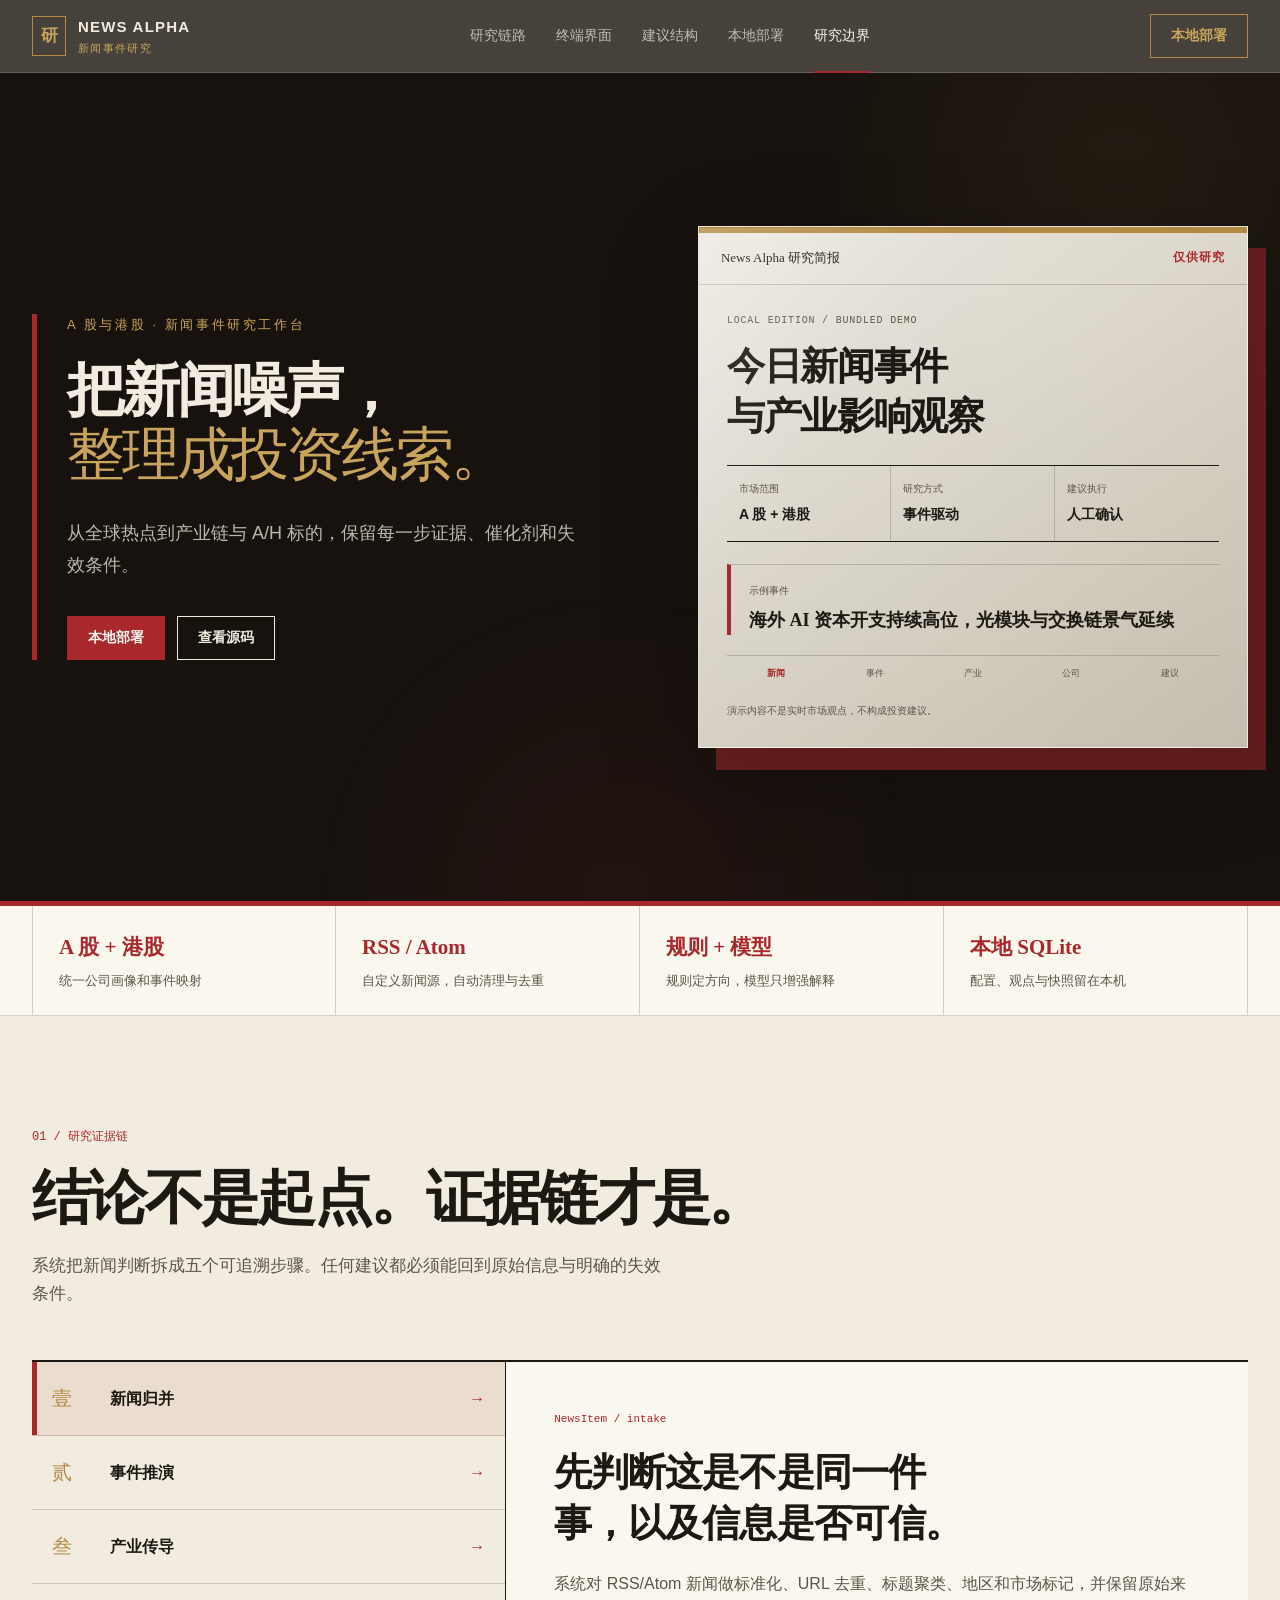
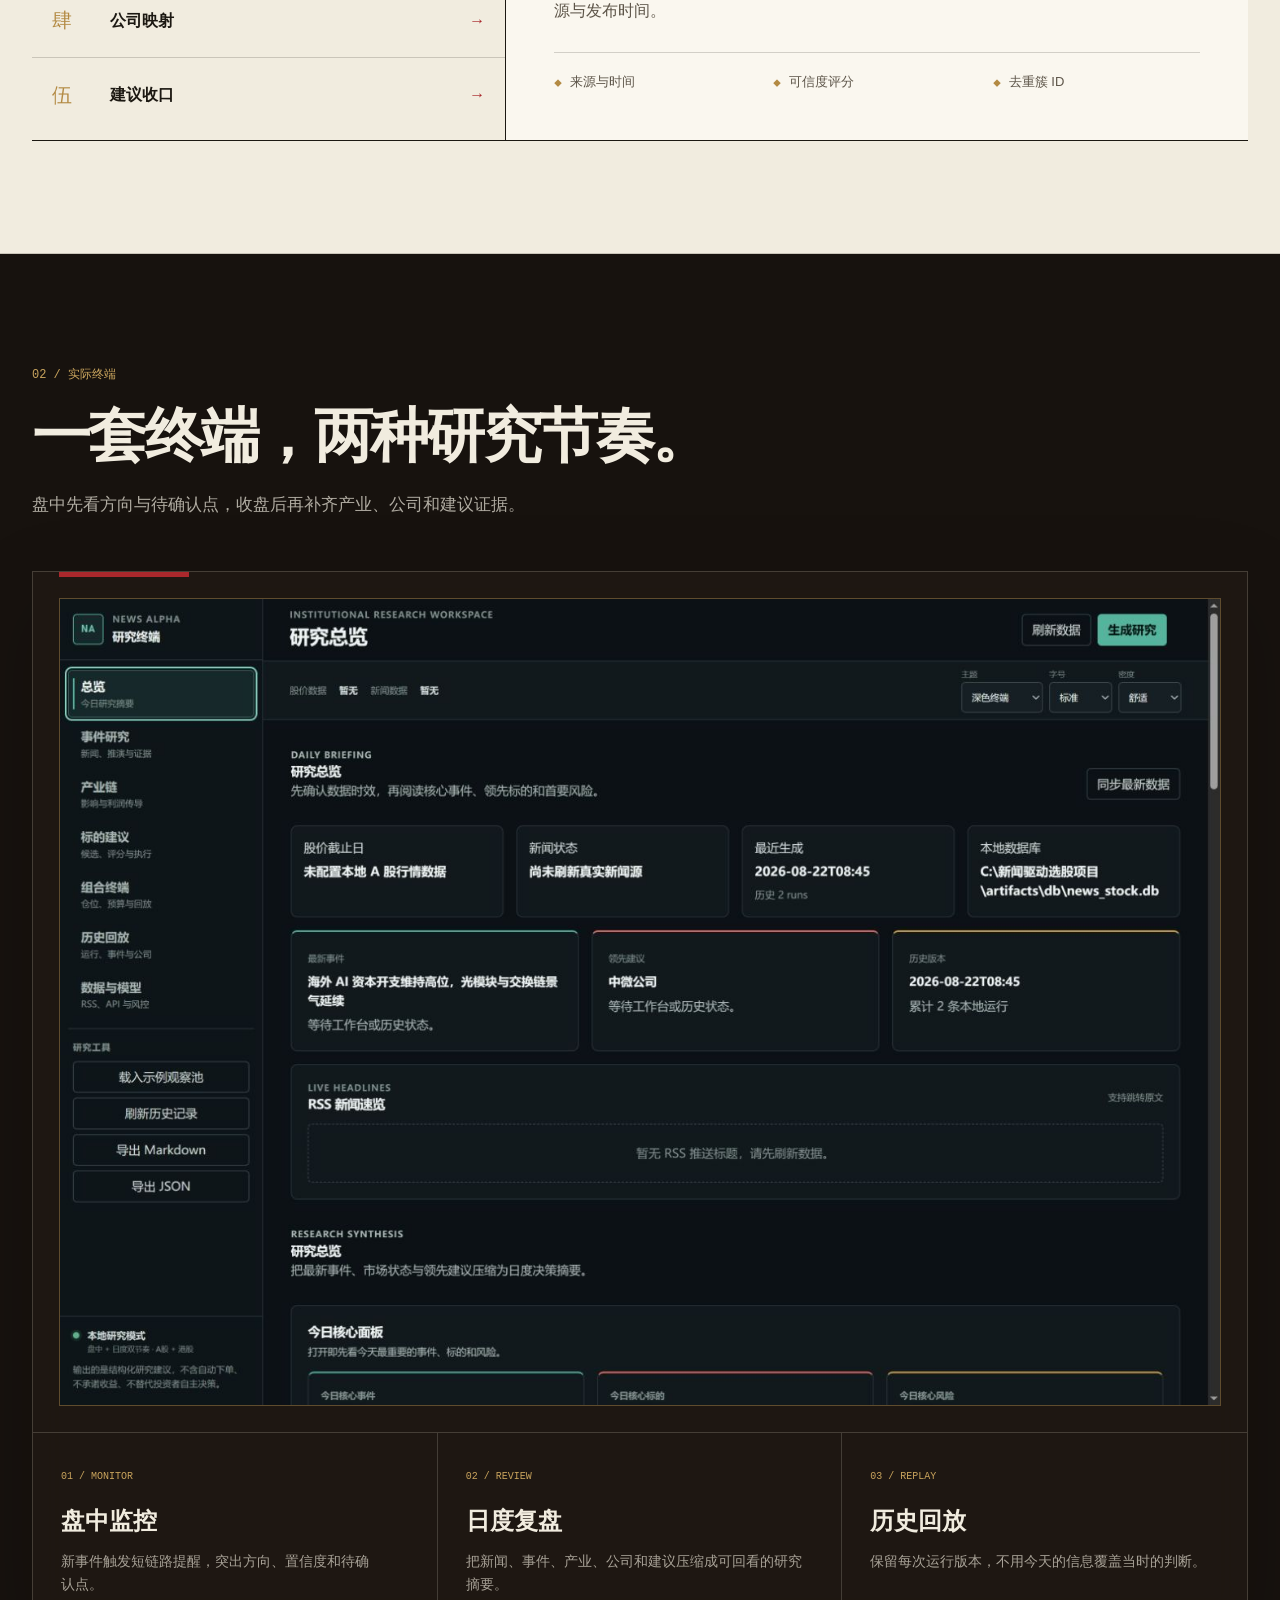
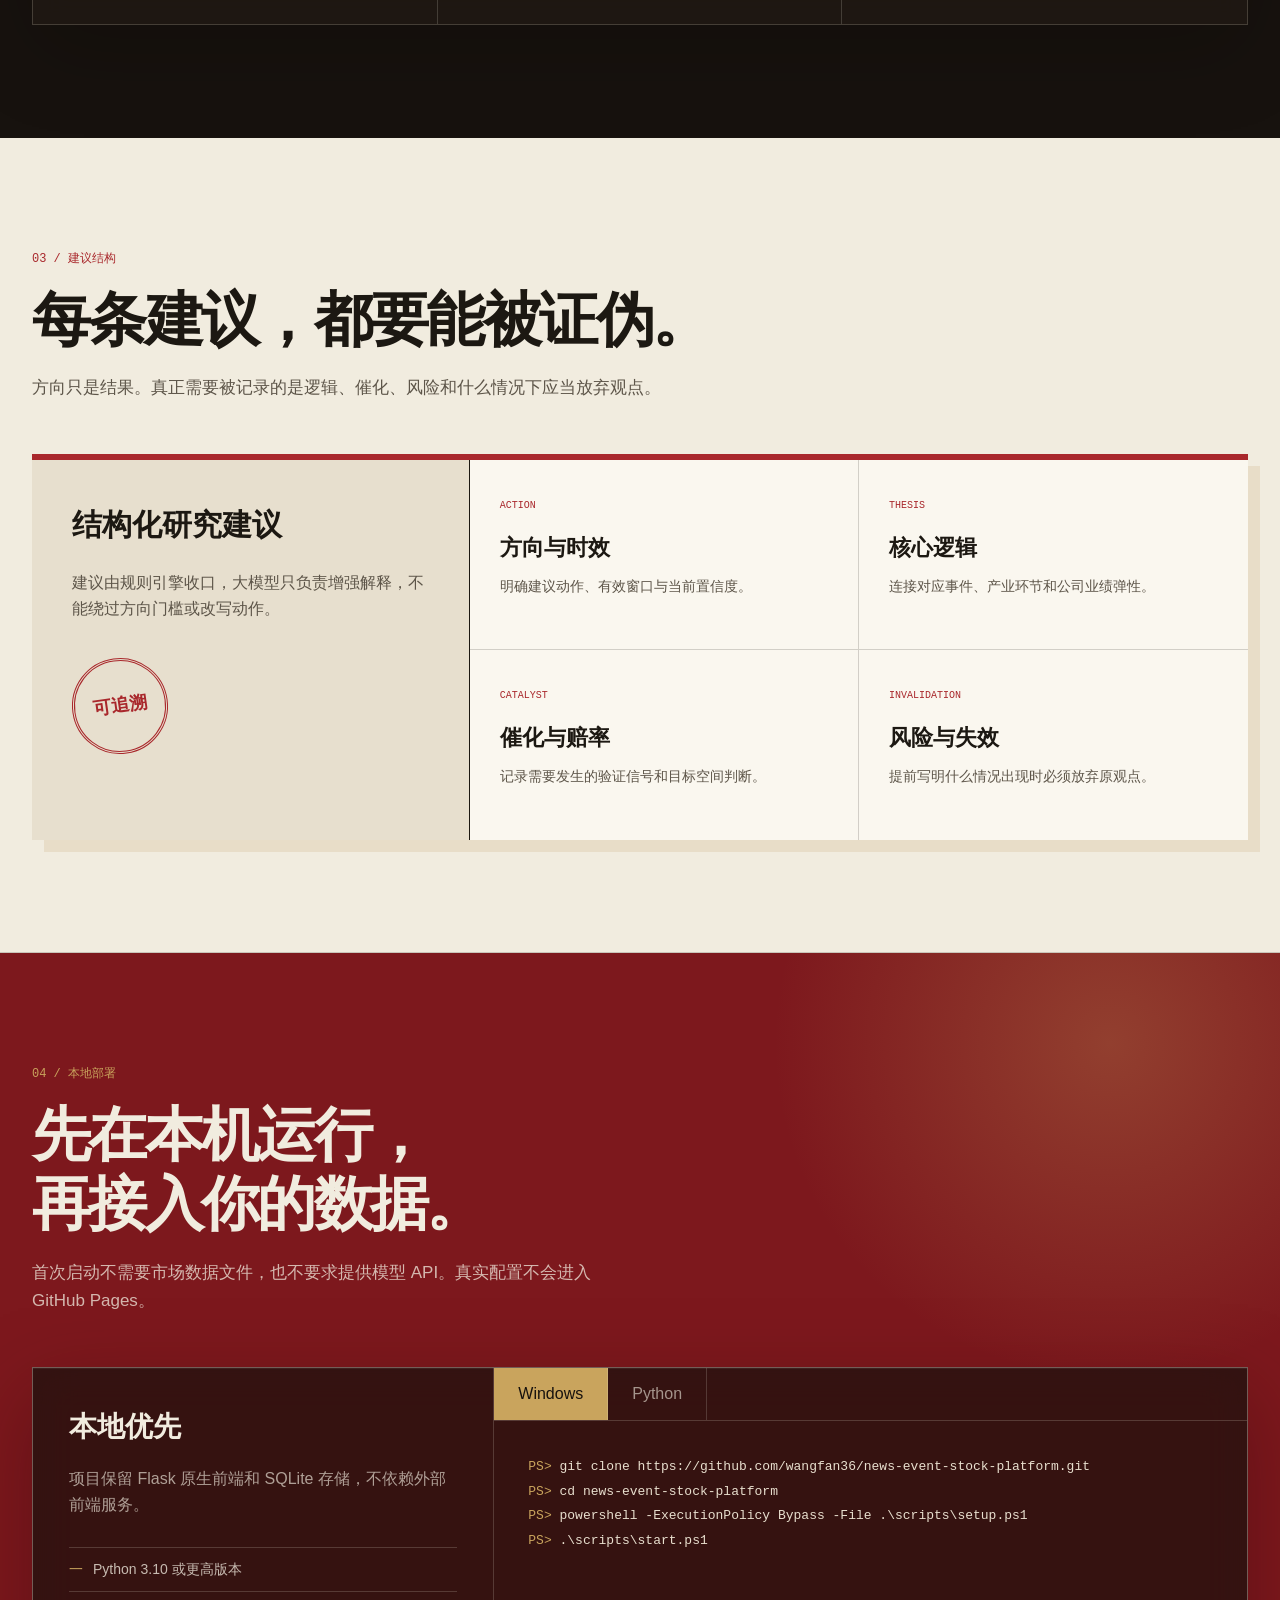
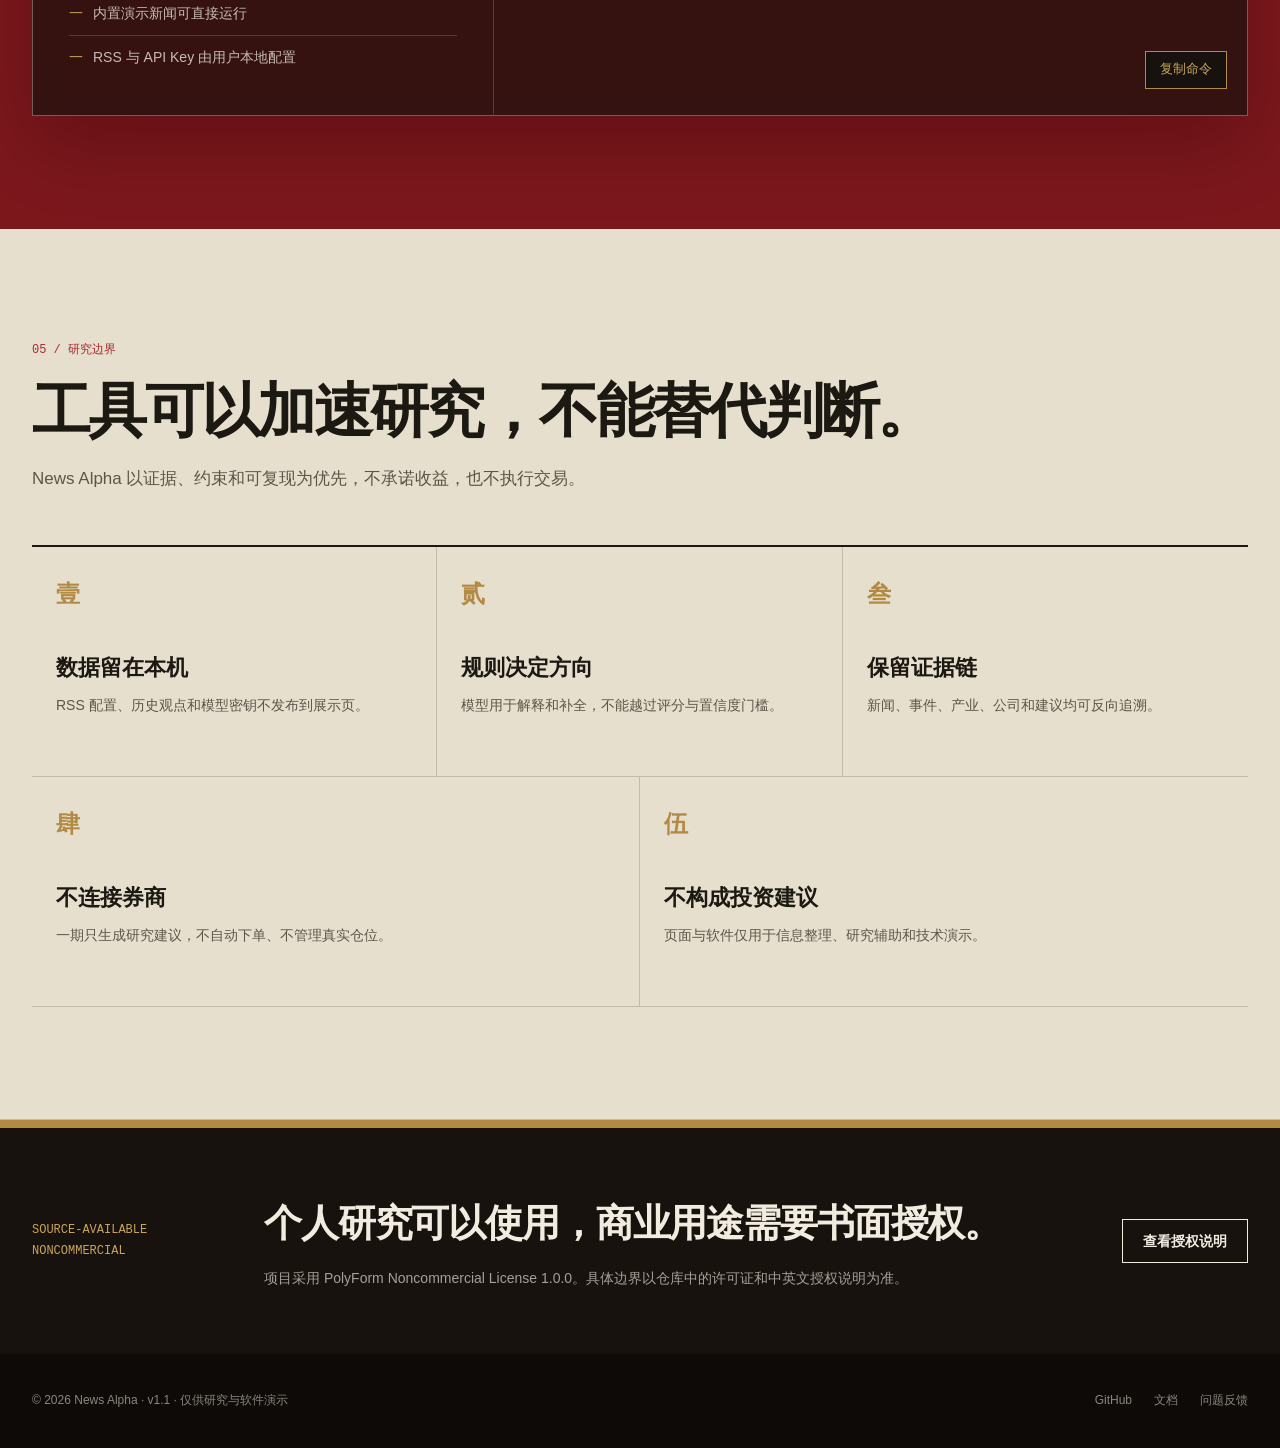
==== commit b2d62a85: "feat: refine showcase typography and motion" ====
--- a/index.html
+++ b/index.html
@@ -30,7 +30,8 @@
       --line-dark: rgba(241, 236, 223, 0.18);
       --page: min(1240px, calc(100% - 64px));
       --serif: "Songti SC", "STSong", "SimSun", serif;
-      --sans: "Aptos", "Segoe UI", "PingFang SC", "Microsoft YaHei", sans-serif;
+      --display: "Microsoft YaHei UI", "PingFang SC", "Noto Sans CJK SC", "Source Han Sans SC", sans-serif;
+      --sans: "Aptos", "Segoe UI", "PingFang SC", "Microsoft YaHei UI", sans-serif;
       --mono: "Cascadia Mono", "Consolas", monospace;
     }
 
@@ -50,7 +51,13 @@
       font-family: var(--sans);
       font-size: 16px;
       line-height: 1.65;
+      line-break: strict;
+      text-rendering: optimizeLegibility;
       -webkit-font-smoothing: antialiased;
+    }
+
+    p {
+      text-wrap: pretty;
     }
 
     body::before {
@@ -106,7 +113,9 @@
       z-index: 50;
       border-bottom: 1px solid var(--line-dark);
       color: var(--paper);
-      background: rgba(23, 18, 14, 0.97);
+      background: rgba(23, 18, 14, 0.78);
+      -webkit-backdrop-filter: blur(18px) saturate(120%);
+      backdrop-filter: blur(18px) saturate(120%);
     }
 
     .nav-inner {
@@ -239,12 +248,44 @@
     }
 
     .hero {
+      position: relative;
       min-height: calc(100dvh - 72px);
+      overflow: hidden;
       color: var(--paper);
       background: var(--night);
     }
 
+    .hero::before,
+    .hero::after {
+      position: absolute;
+      border-radius: 50%;
+      pointer-events: none;
+      content: "";
+      opacity: 0.34;
+      filter: blur(4px);
+      animation: ambientDrift 14s ease-in-out infinite alternate;
+    }
+
+    .hero::before {
+      top: -240px;
+      right: -170px;
+      width: 660px;
+      height: 660px;
+      background: radial-gradient(circle, rgba(179, 138, 67, 0.24), transparent 68%);
+    }
+
+    .hero::after {
+      bottom: -300px;
+      left: 24%;
+      width: 620px;
+      height: 620px;
+      background: radial-gradient(circle, rgba(169, 40, 44, 0.22), transparent 70%);
+      animation-delay: -7s;
+    }
+
     .hero-inner {
+      position: relative;
+      z-index: 1;
       width: var(--page);
       min-height: calc(100dvh - 72px);
       margin: 0 auto;
@@ -259,6 +300,7 @@
       min-width: 0;
       padding-left: 30px;
       border-left: 5px solid var(--red);
+      animation: heroCopyIn 620ms cubic-bezier(0.22, 1, 0.36, 1) both;
     }
 
     .hero-kicker {
@@ -271,17 +313,18 @@
     .hero h1 {
       max-width: 780px;
       margin: 0;
-      font-family: var(--serif);
+      font-family: var(--display);
       font-size: clamp(48px, 4.5vw, 66px);
-      font-weight: 700;
-      letter-spacing: -0.045em;
-      line-height: 1.08;
+      font-weight: 620;
+      letter-spacing: -0.055em;
+      line-height: 1.12;
+      text-wrap: balance;
     }
 
     .hero h1 span {
       display: block;
       color: var(--gold-bright);
-      font-weight: 400;
+      font-weight: 420;
     }
 
     .hero-summary {
@@ -303,8 +346,26 @@
       position: relative;
       min-width: 0;
       color: var(--ink);
-      background: var(--paper);
-      box-shadow: 18px 22px 0 rgba(169, 40, 44, 0.55);
+      border: 1px solid rgba(255, 255, 255, 0.5);
+      background: linear-gradient(145deg, rgba(250, 247, 239, 0.94), rgba(231, 223, 206, 0.84));
+      box-shadow: 18px 22px 0 rgba(169, 40, 44, 0.5), 0 28px 90px rgba(0, 0, 0, 0.24);
+      -webkit-backdrop-filter: blur(20px) saturate(112%);
+      backdrop-filter: blur(20px) saturate(112%);
+      animation: coverIn 720ms 100ms cubic-bezier(0.22, 1, 0.36, 1) backwards;
+      transition: transform 260ms ease, box-shadow 260ms ease;
+    }
+
+    .research-cover::after {
+      position: absolute;
+      inset: 1px;
+      pointer-events: none;
+      content: "";
+      background: linear-gradient(125deg, rgba(255, 255, 255, 0.2), transparent 28%);
+    }
+
+    .research-cover:hover {
+      transform: translateY(-5px);
+      box-shadow: 18px 28px 0 rgba(169, 40, 44, 0.52), 0 34px 100px rgba(0, 0, 0, 0.3);
     }
 
     .cover-masthead {
@@ -341,9 +402,12 @@
     .cover-body h2 {
       max-width: 390px;
       margin: 12px 0 24px;
-      font-family: var(--serif);
+      font-family: var(--display);
       font-size: clamp(27px, 3vw, 39px);
-      line-height: 1.25;
+      font-weight: 600;
+      letter-spacing: -0.035em;
+      line-height: 1.3;
+      text-wrap: balance;
     }
 
     .cover-metrics {
@@ -463,7 +527,7 @@
     }
 
     .section-heading {
-      max-width: 780px;
+      max-width: 920px;
       margin-bottom: 52px;
     }
 
@@ -476,10 +540,20 @@
 
     .section-heading h2 {
       margin: 0;
-      font-family: var(--serif);
+      max-width: 920px;
+      font-family: var(--display);
       font-size: clamp(36px, 4.6vw, 60px);
-      line-height: 1.15;
-      letter-spacing: -0.035em;
+      font-weight: 600;
+      line-height: 1.18;
+      letter-spacing: -0.045em;
+      text-wrap: balance;
+    }
+
+    .heading-line {
+      display: block;
+      width: max-content;
+      max-width: 100%;
+      white-space: nowrap;
     }
 
     .section-heading p:last-child {
@@ -544,6 +618,10 @@
       background: var(--white);
     }
 
+    .chain-detail.is-updating {
+      animation: detailRefresh 260ms ease;
+    }
+
     .chain-detail-label {
       margin: 0;
       color: var(--red);
@@ -554,9 +632,12 @@
     .chain-detail h3 {
       max-width: 620px;
       margin: 18px 0 0;
-      font-family: var(--serif);
+      font-family: var(--display);
       font-size: clamp(26px, 3vw, 38px);
+      font-weight: 600;
       line-height: 1.35;
+      letter-spacing: -0.025em;
+      text-wrap: balance;
     }
 
     .chain-detail-copy {
@@ -602,7 +683,10 @@
 
     .workspace-layout {
       border: 1px solid var(--line-dark);
-      background: var(--night-soft);
+      background: rgba(33, 26, 20, 0.76);
+      box-shadow: 0 28px 80px rgba(0, 0, 0, 0.18);
+      -webkit-backdrop-filter: blur(16px) saturate(112%);
+      backdrop-filter: blur(16px) saturate(112%);
     }
 
     .workspace-image {
@@ -675,8 +759,9 @@
 
     .output-index h3 {
       margin: 0;
-      font-family: var(--serif);
+      font-family: var(--display);
       font-size: 30px;
+      font-weight: 600;
     }
 
     .output-index p {
@@ -727,8 +812,9 @@
 
     .output-field h4 {
       margin: 14px 0 8px;
-      font-family: var(--serif);
+      font-family: var(--display);
       font-size: 22px;
+      font-weight: 600;
     }
 
     .output-field p {
@@ -738,8 +824,28 @@
     }
 
     .install-section {
+      position: relative;
+      overflow: hidden;
       color: var(--paper);
       background: var(--red-dark);
+    }
+
+    .install-section::before {
+      position: absolute;
+      top: -260px;
+      right: -180px;
+      width: 700px;
+      height: 700px;
+      border-radius: 50%;
+      pointer-events: none;
+      content: "";
+      background: radial-gradient(circle, rgba(201, 164, 93, 0.28), transparent 68%);
+      animation: ambientDrift 16s ease-in-out infinite alternate-reverse;
+    }
+
+    .install-section .section-inner {
+      position: relative;
+      z-index: 1;
     }
 
     .install-section .section-number {
@@ -754,7 +860,10 @@
       display: grid;
       grid-template-columns: 0.76fr 1.24fr;
       border: 1px solid rgba(241, 236, 223, 0.34);
-      background: var(--night);
+      background: rgba(23, 18, 14, 0.74);
+      box-shadow: 0 28px 80px rgba(48, 4, 8, 0.34), inset 0 1px rgba(255, 255, 255, 0.06);
+      -webkit-backdrop-filter: blur(20px) saturate(118%);
+      backdrop-filter: blur(20px) saturate(118%);
     }
 
     .install-intro {
@@ -764,8 +873,9 @@
 
     .install-intro h3 {
       margin: 0;
-      font-family: var(--serif);
+      font-family: var(--display);
       font-size: 28px;
+      font-weight: 600;
     }
 
     .install-intro p {
@@ -887,8 +997,9 @@
 
     .principle h3 {
       margin: 35px 0 8px;
-      font-family: var(--serif);
+      font-family: var(--display);
       font-size: 22px;
+      font-weight: 600;
     }
 
     .principle p {
@@ -922,8 +1033,11 @@
 
     .license-copy h2 {
       margin: 0;
-      font-family: var(--serif);
+      font-family: var(--display);
       font-size: clamp(26px, 3vw, 38px);
+      font-weight: 600;
+      letter-spacing: -0.03em;
+      text-wrap: balance;
     }
 
     .license-copy p {
@@ -965,13 +1079,37 @@
 
     .js .reveal {
       opacity: 0;
-      transform: translateY(12px);
-      transition: opacity 150ms ease, transform 150ms ease;
+      transform: translateY(20px);
+      transition: opacity 520ms cubic-bezier(0.22, 1, 0.36, 1), transform 520ms cubic-bezier(0.22, 1, 0.36, 1);
     }
 
     .js .reveal.is-visible {
       opacity: 1;
       transform: none;
+    }
+
+    .section-heading.reveal + .reveal {
+      transition-delay: 80ms;
+    }
+
+    @keyframes heroCopyIn {
+      from { opacity: 0; transform: translateX(-24px); }
+      to { opacity: 1; transform: translateX(0); }
+    }
+
+    @keyframes coverIn {
+      from { opacity: 0; transform: translateY(28px) scale(0.985); }
+      to { opacity: 1; transform: translateY(0) scale(1); }
+    }
+
+    @keyframes detailRefresh {
+      from { opacity: 0.62; transform: translateY(5px); }
+      to { opacity: 1; transform: translateY(0); }
+    }
+
+    @keyframes ambientDrift {
+      from { transform: translate3d(-2%, -1%, 0) scale(0.96); }
+      to { transform: translate3d(3%, 2%, 0) scale(1.04); }
     }
 
     .noscript-note {
@@ -1062,6 +1200,11 @@
 
       .hero h1 {
         font-size: clamp(42px, 12.5vw, 58px);
+      }
+
+      .heading-line {
+        width: auto;
+        white-space: normal;
       }
 
       .hero-summary {
@@ -1206,6 +1349,29 @@
       .js .reveal {
         opacity: 1;
         transform: none;
+      }
+    }
+
+    @media (prefers-reduced-transparency: reduce) {
+      .site-header,
+      .research-cover,
+      .workspace-layout,
+      .install-layout {
+        -webkit-backdrop-filter: none;
+        backdrop-filter: none;
+      }
+
+      .site-header,
+      .install-layout {
+        background: var(--night);
+      }
+
+      .research-cover {
+        background: var(--paper);
+      }
+
+      .workspace-layout {
+        background: var(--night-soft);
       }
     }
 
@@ -1366,7 +1532,7 @@
       <div class="section-inner">
         <header class="section-heading reveal">
           <p class="section-number">04 / 本地部署</p>
-          <h2 id="install-title">先在本机运行，再接入你的数据。</h2>
+          <h2 id="install-title"><span class="heading-line">先在本机运行，</span><span class="heading-line">再接入你的数据。</span></h2>
           <p>首次启动不需要市场数据文件，也不要求提供模型 API。真实配置不会进入 GitHub Pages。</p>
         </header>
         <div class="install-layout reveal">
@@ -1483,6 +1649,7 @@
       const chainTitle = document.getElementById("chain-detail-title");
       const chainCopy = document.getElementById("chain-detail-copy");
       const chainFields = document.getElementById("chain-fields");
+      const chainDetail = document.querySelector(".chain-detail");
 
       chainButtons.forEach((button) => {
         button.addEventListener("click", () => {
@@ -1496,6 +1663,10 @@
             item.textContent = field;
             return item;
           }));
+          chainDetail.classList.remove("is-updating");
+          void chainDetail.offsetWidth;
+          chainDetail.classList.add("is-updating");
+          chainDetail.addEventListener("animationend", () => chainDetail.classList.remove("is-updating"), { once: true });
         });
       });
 
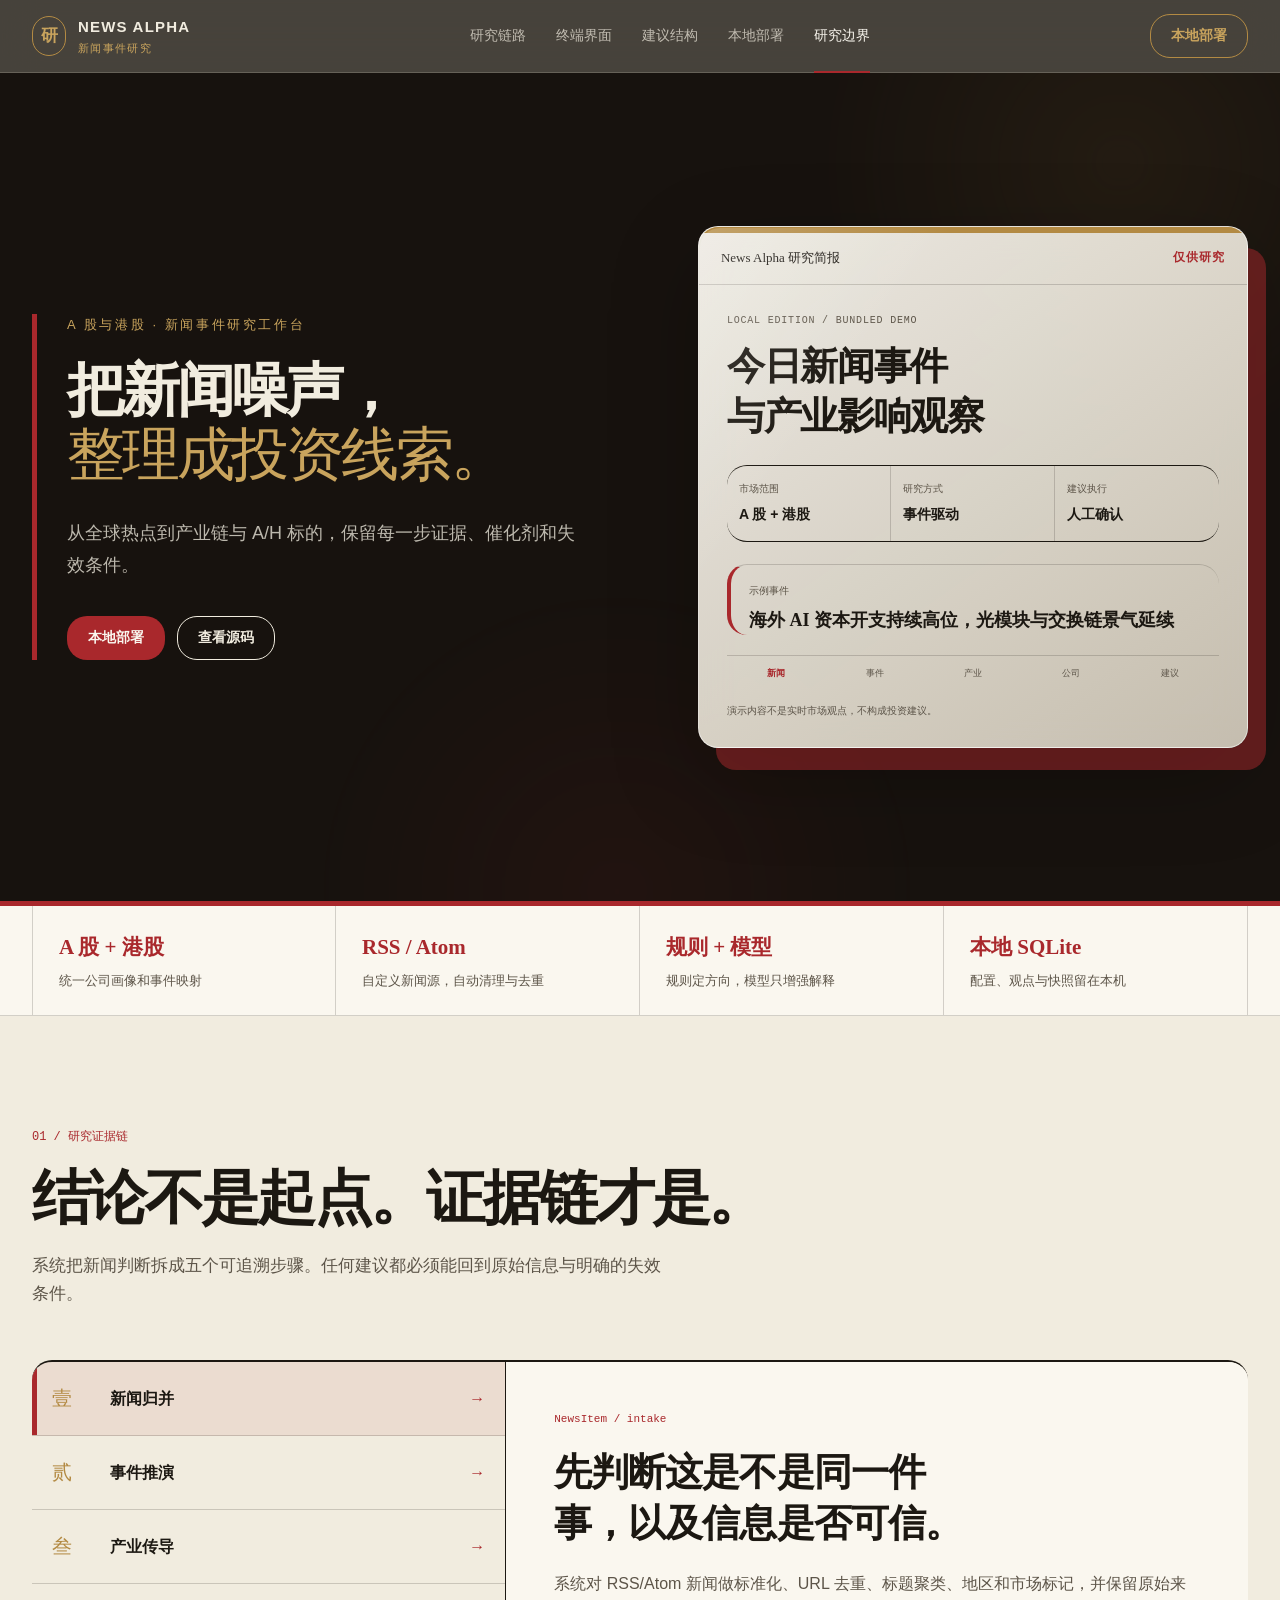
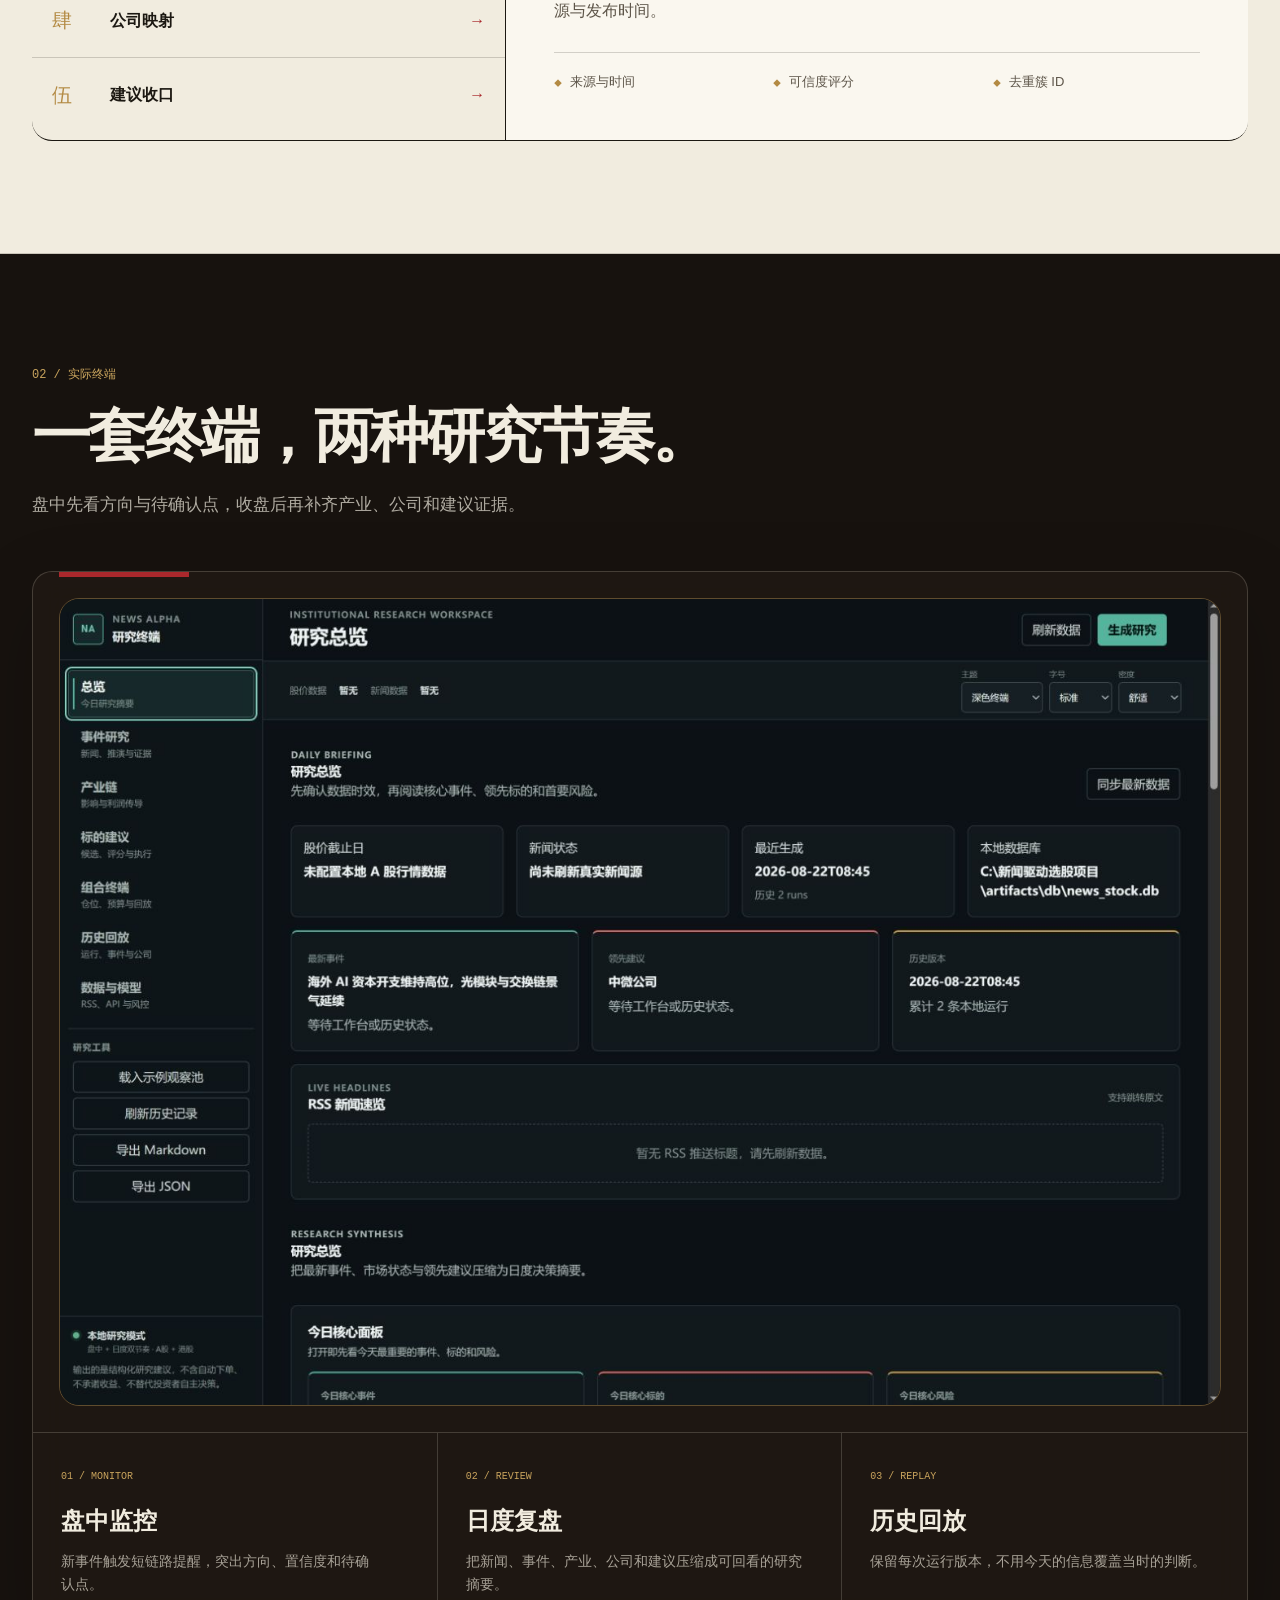
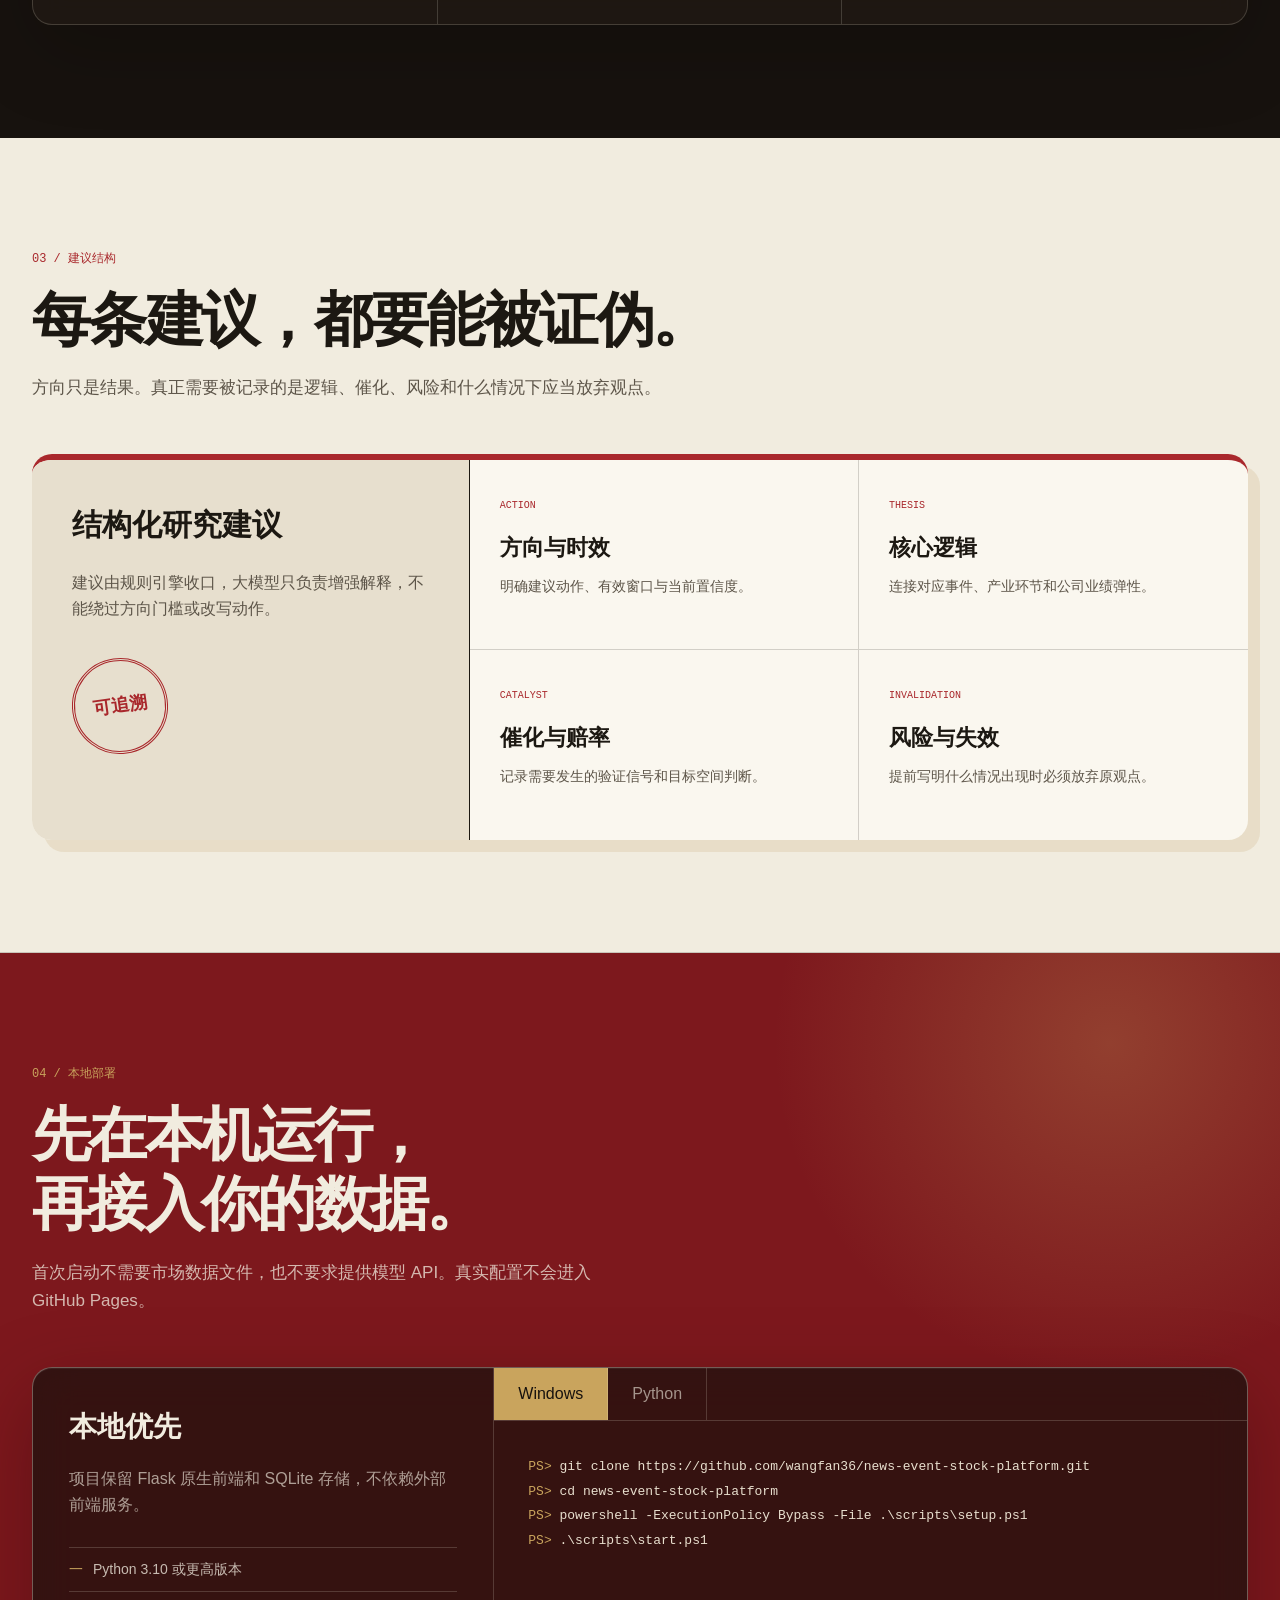
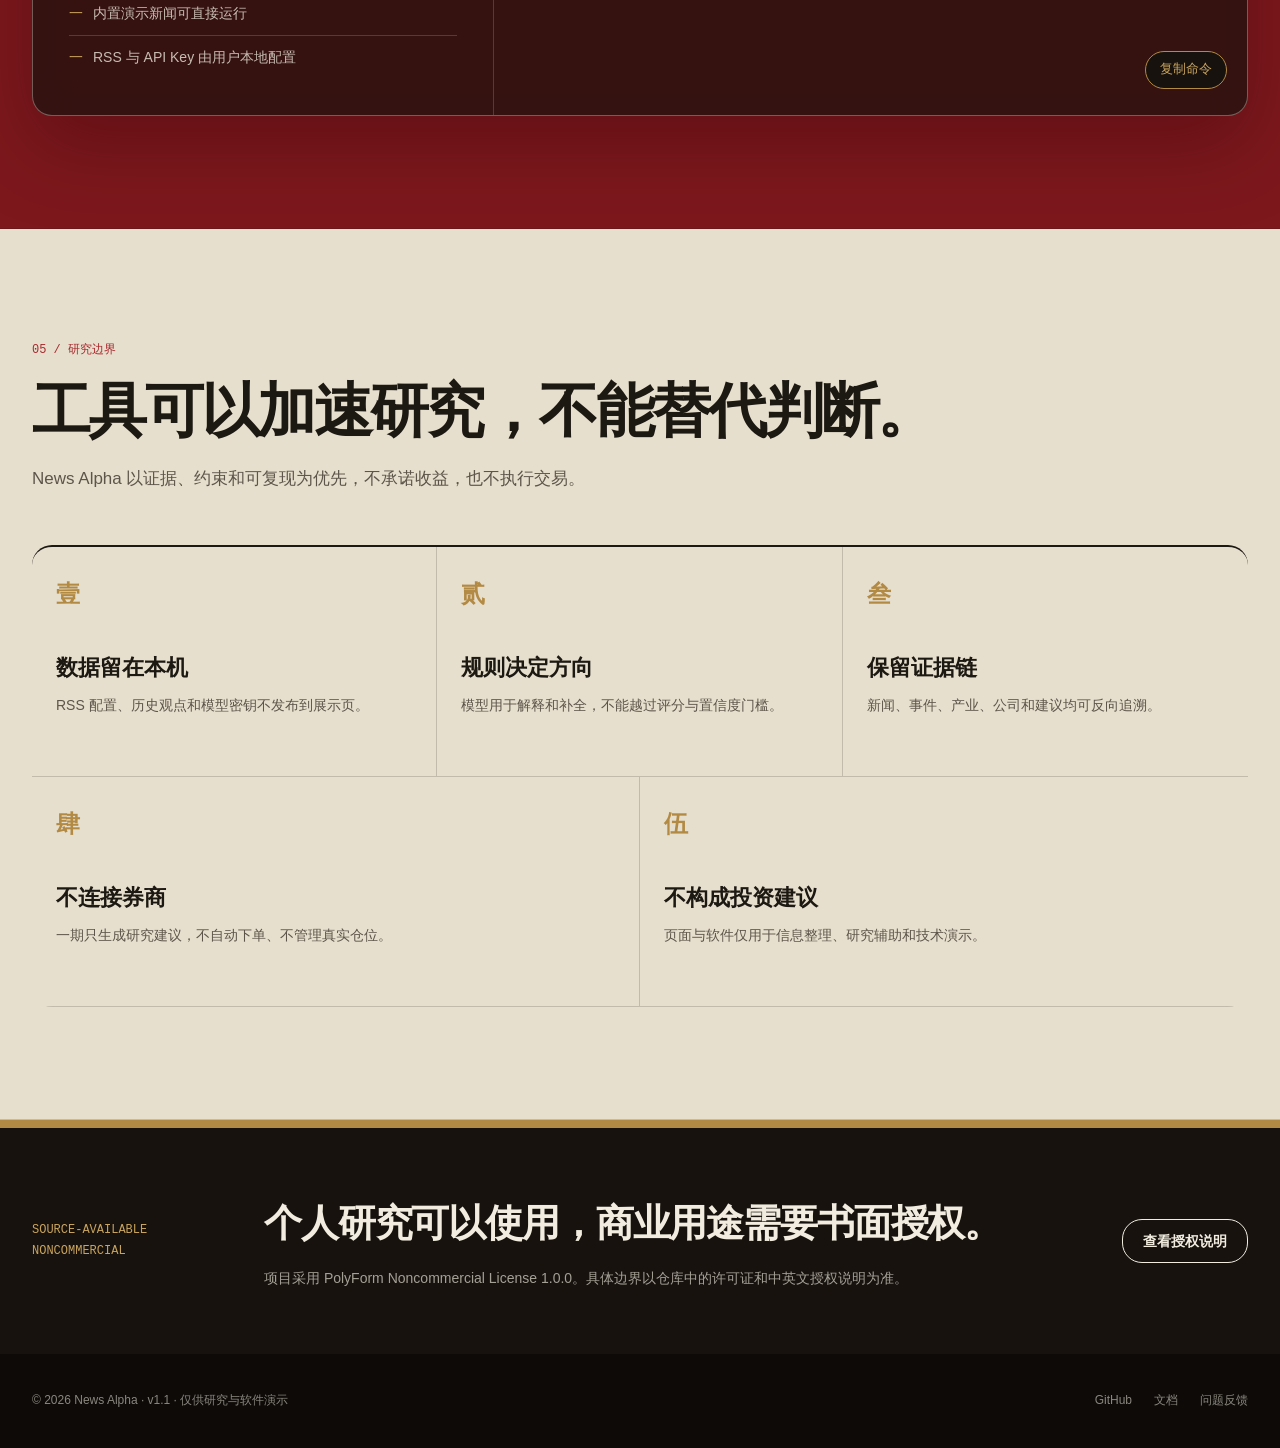
==== commit 220ab908: "style: round showcase borders" ====
--- a/index.html
+++ b/index.html
@@ -28,6 +28,7 @@
       --red-wash: rgba(169, 40, 44, 0.08);
       --line: rgba(28, 24, 18, 0.18);
       --line-dark: rgba(241, 236, 223, 0.18);
+      --radius: 20px;
       --page: min(1240px, calc(100% - 64px));
       --serif: "Songti SC", "STSong", "SimSun", serif;
       --display: "Microsoft YaHei UI", "PingFang SC", "Noto Sans CJK SC", "Source Han Sans SC", sans-serif;
@@ -98,6 +99,7 @@
       left: 10px;
       z-index: 100;
       padding: 10px 14px;
+      border-radius: var(--radius);
       color: var(--white);
       background: var(--red);
       transform: translateY(-160%);
@@ -141,6 +143,7 @@
       display: grid;
       place-items: center;
       border: 1px solid var(--gold);
+      border-radius: var(--radius);
       color: var(--gold-bright);
       font-family: var(--serif);
       font-size: 17px;
@@ -204,6 +207,7 @@
       align-items: center;
       justify-content: center;
       border: 1px solid transparent;
+      border-radius: var(--radius);
       padding: 0 20px;
       font-size: 14px;
       font-weight: 700;
@@ -347,6 +351,8 @@
       min-width: 0;
       color: var(--ink);
       border: 1px solid rgba(255, 255, 255, 0.5);
+      border-radius: var(--radius);
+      overflow: hidden;
       background: linear-gradient(145deg, rgba(250, 247, 239, 0.94), rgba(231, 223, 206, 0.84));
       box-shadow: 18px 22px 0 rgba(169, 40, 44, 0.5), 0 28px 90px rgba(0, 0, 0, 0.24);
       -webkit-backdrop-filter: blur(20px) saturate(112%);
@@ -360,6 +366,7 @@
       inset: 1px;
       pointer-events: none;
       content: "";
+      border-radius: inherit;
       background: linear-gradient(125deg, rgba(255, 255, 255, 0.2), transparent 28%);
     }
 
@@ -415,6 +422,8 @@
       grid-template-columns: repeat(3, 1fr);
       border-top: 1px solid var(--ink);
       border-bottom: 1px solid var(--ink);
+      border-radius: var(--radius);
+      overflow: hidden;
     }
 
     .cover-metric {
@@ -444,6 +453,7 @@
       padding: 18px 0 0 18px;
       border-top: 1px solid var(--line);
       border-left: 4px solid var(--red);
+      border-radius: var(--radius);
     }
 
     .research-brief strong {
@@ -568,6 +578,8 @@
       grid-template-columns: 0.78fr 1.22fr;
       border-top: 2px solid var(--ink);
       border-bottom: 1px solid var(--ink);
+      border-radius: var(--radius);
+      overflow: hidden;
     }
 
     .chain-steps {
@@ -683,6 +695,8 @@
 
     .workspace-layout {
       border: 1px solid var(--line-dark);
+      border-radius: var(--radius);
+      overflow: hidden;
       background: rgba(33, 26, 20, 0.76);
       box-shadow: 0 28px 80px rgba(0, 0, 0, 0.18);
       -webkit-backdrop-filter: blur(16px) saturate(112%);
@@ -708,6 +722,7 @@
     .workspace-image img {
       width: 100%;
       border: 1px solid rgba(201, 164, 93, 0.38);
+      border-radius: var(--radius);
     }
 
     .workspace-notes {
@@ -747,6 +762,8 @@
       display: grid;
       grid-template-columns: 0.72fr 1.28fr;
       border-top: 6px solid var(--red);
+      border-radius: var(--radius);
+      overflow: hidden;
       background: var(--white);
       box-shadow: 12px 12px 0 var(--gold-wash);
     }
@@ -860,6 +877,8 @@
       display: grid;
       grid-template-columns: 0.76fr 1.24fr;
       border: 1px solid rgba(241, 236, 223, 0.34);
+      border-radius: var(--radius);
+      overflow: hidden;
       background: rgba(23, 18, 14, 0.74);
       box-shadow: 0 28px 80px rgba(48, 4, 8, 0.34), inset 0 1px rgba(255, 255, 255, 0.06);
       -webkit-backdrop-filter: blur(20px) saturate(118%);
@@ -947,6 +966,7 @@
       bottom: 20px;
       min-height: 38px;
       border: 1px solid var(--gold);
+      border-radius: var(--radius);
       padding: 0 14px;
       color: var(--gold-bright);
       background: var(--night);
@@ -966,6 +986,8 @@
       display: grid;
       grid-template-columns: repeat(12, 1fr);
       border-top: 2px solid var(--ink);
+      border-radius: var(--radius);
+      overflow: hidden;
     }
 
     .principle {
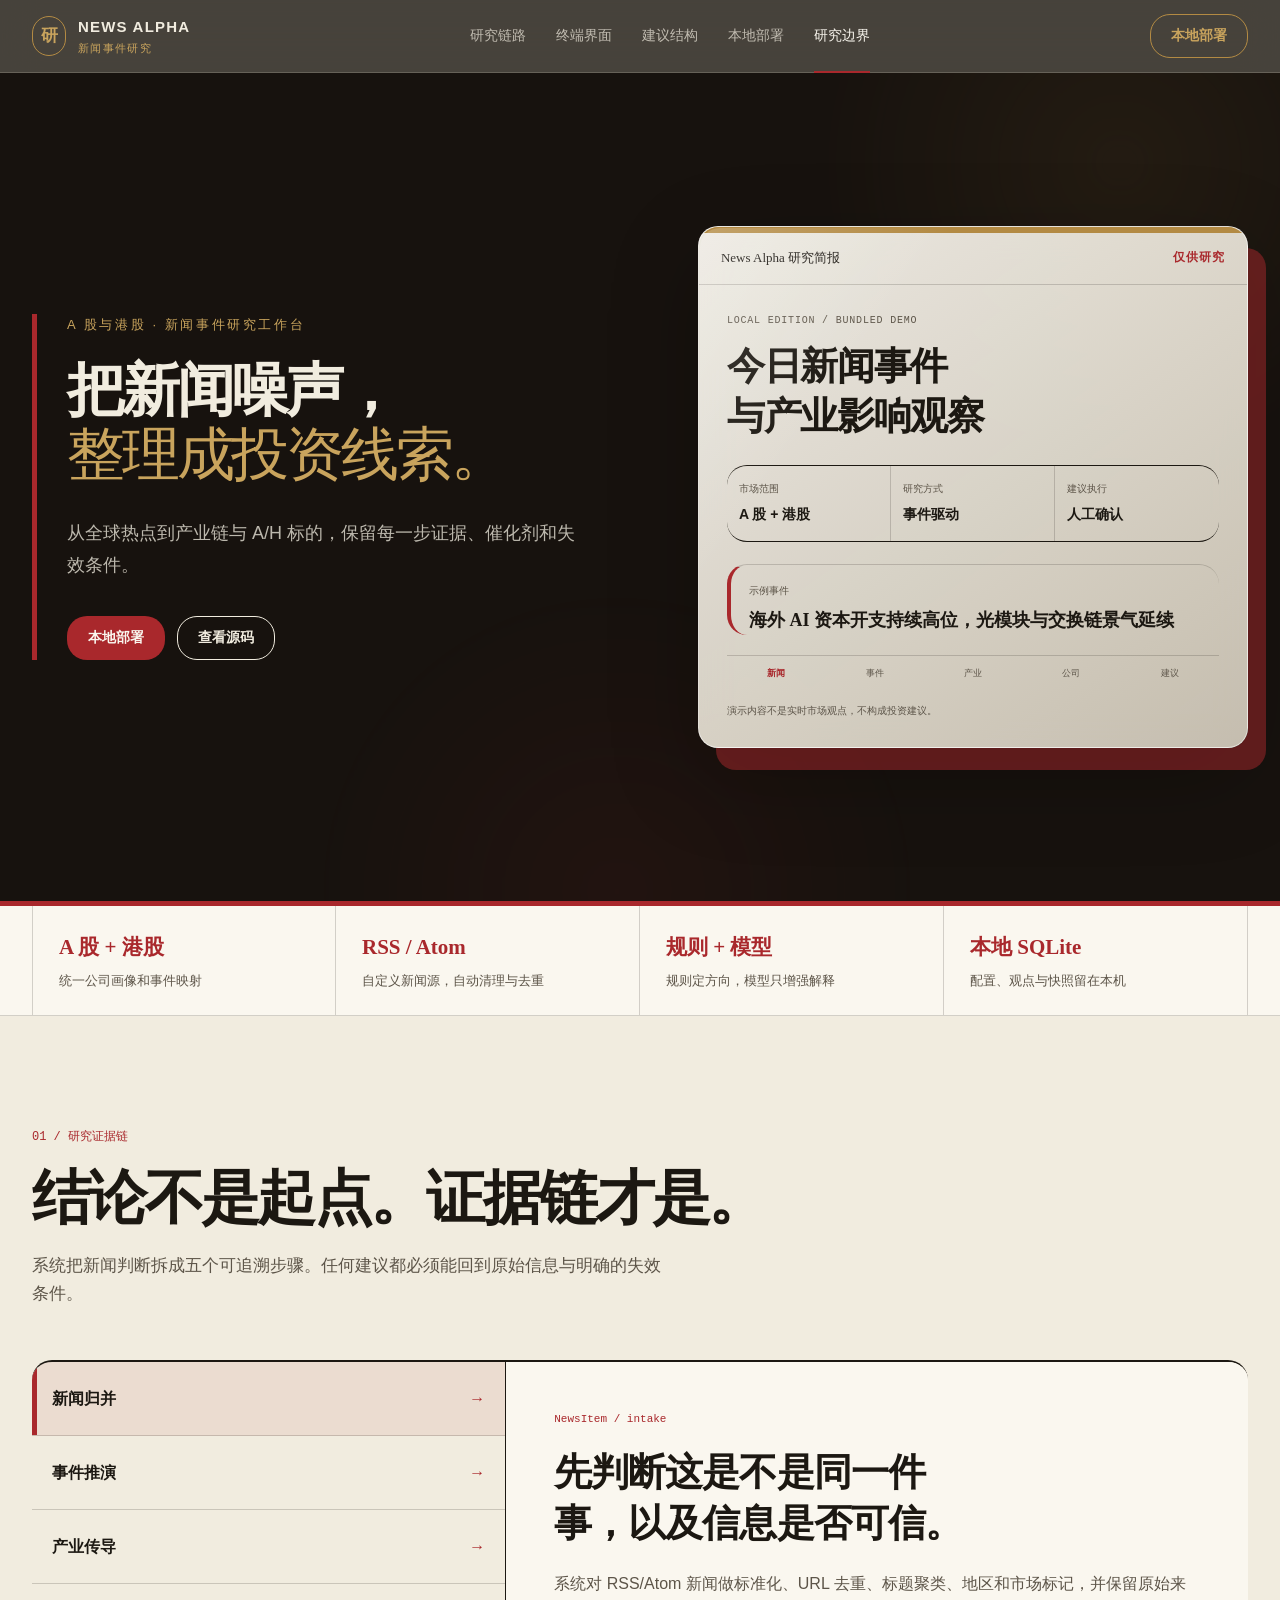
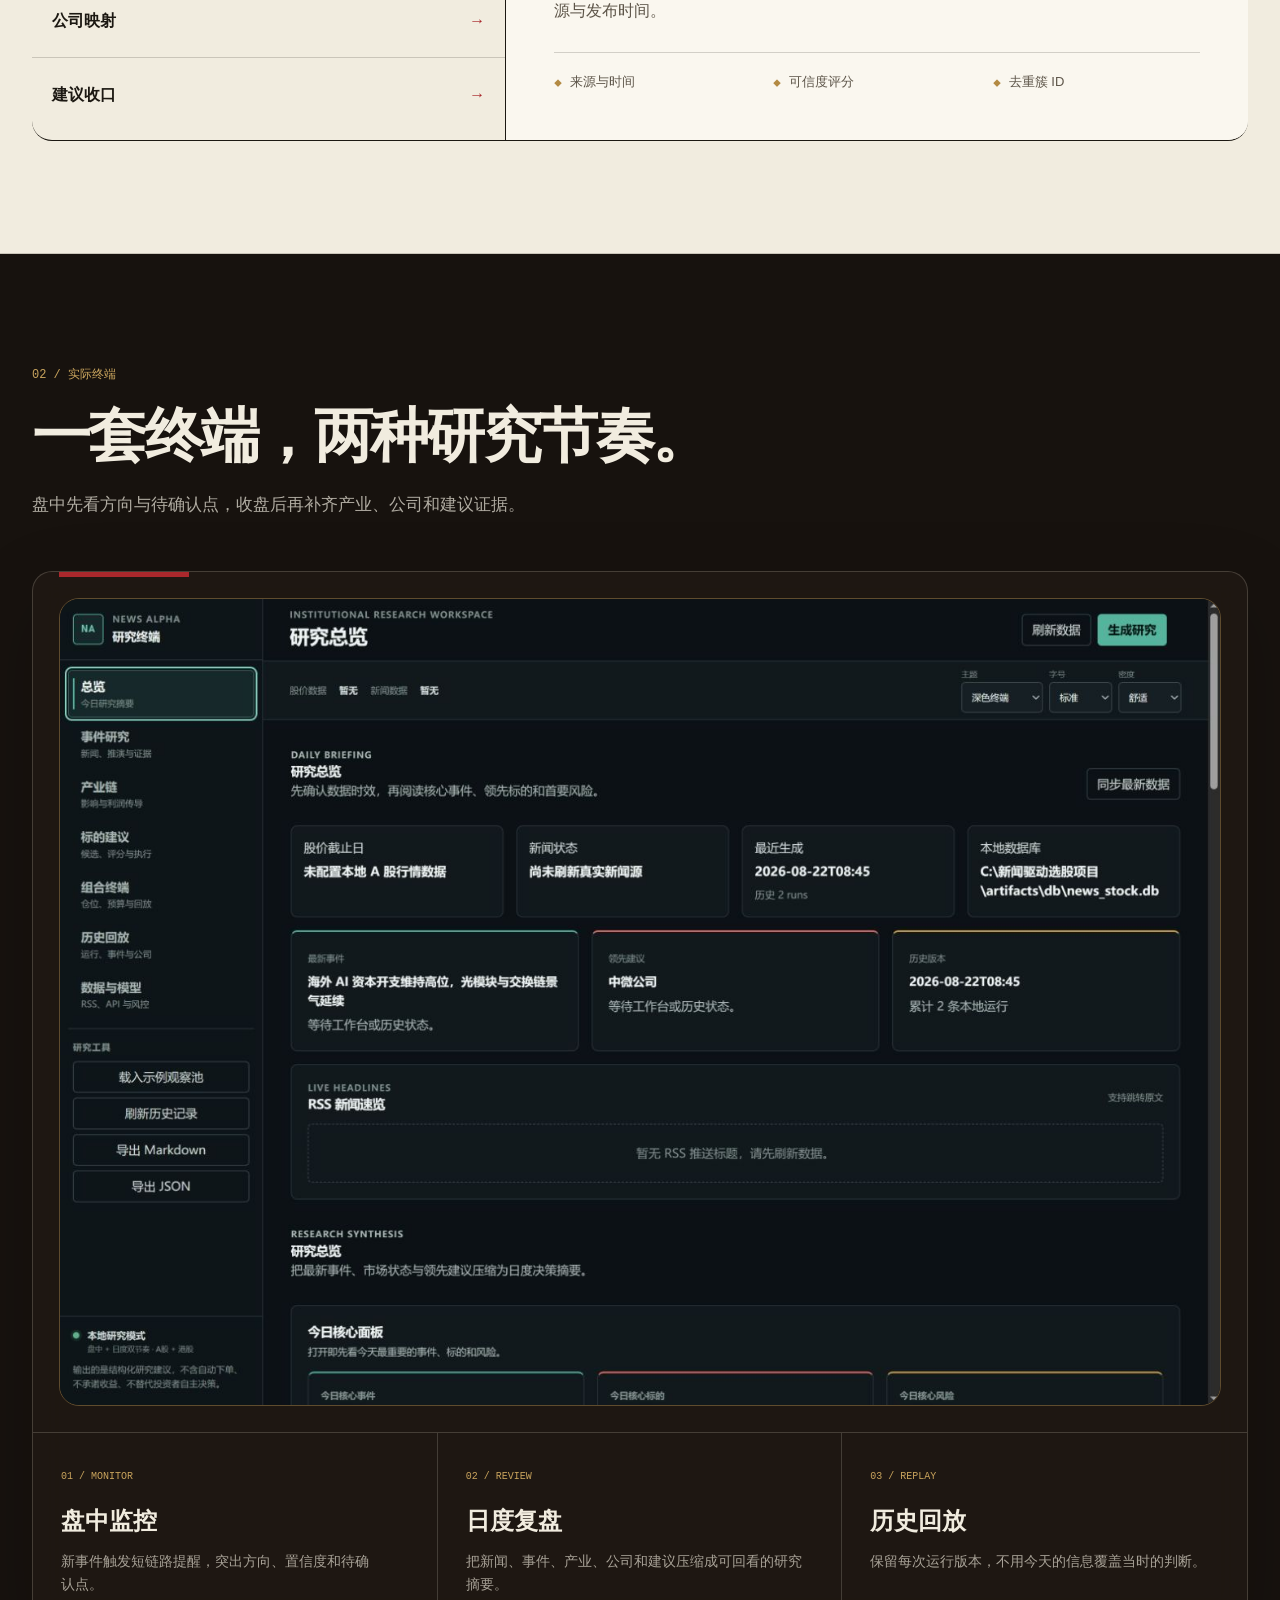
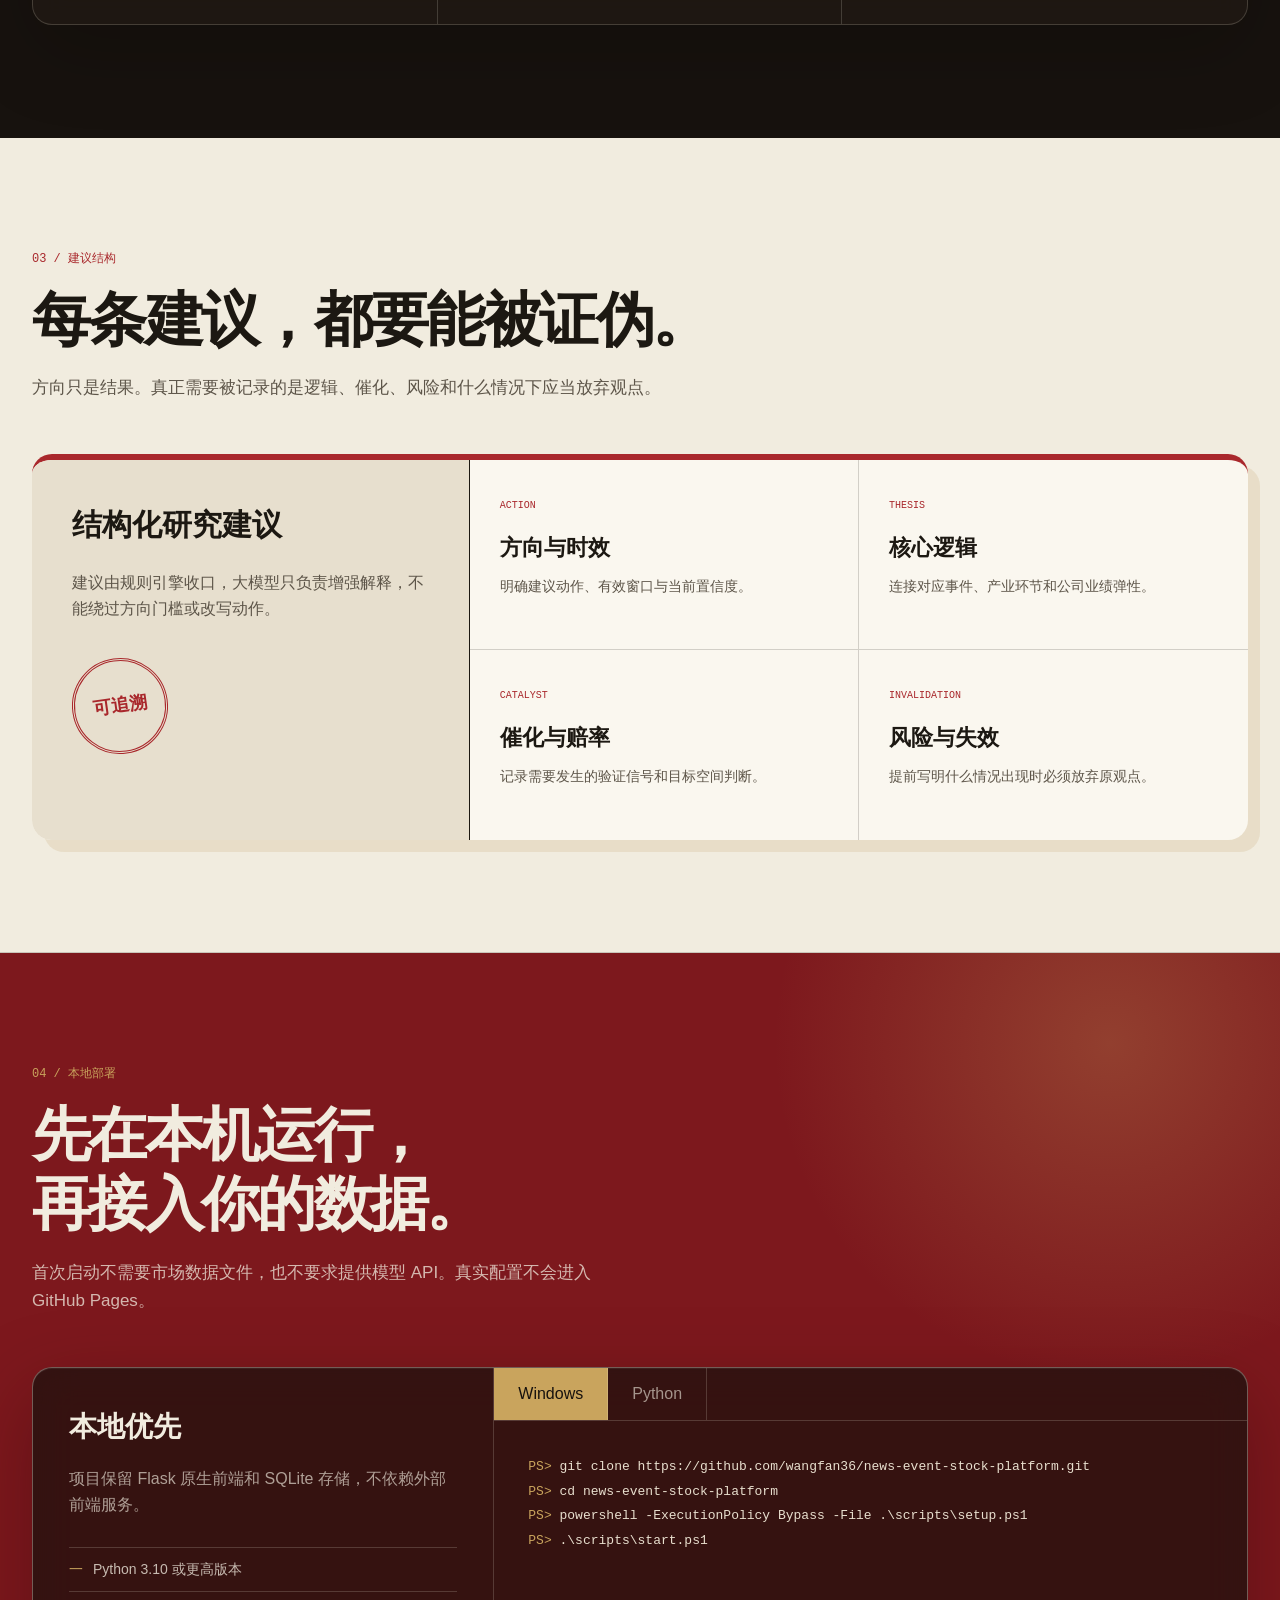
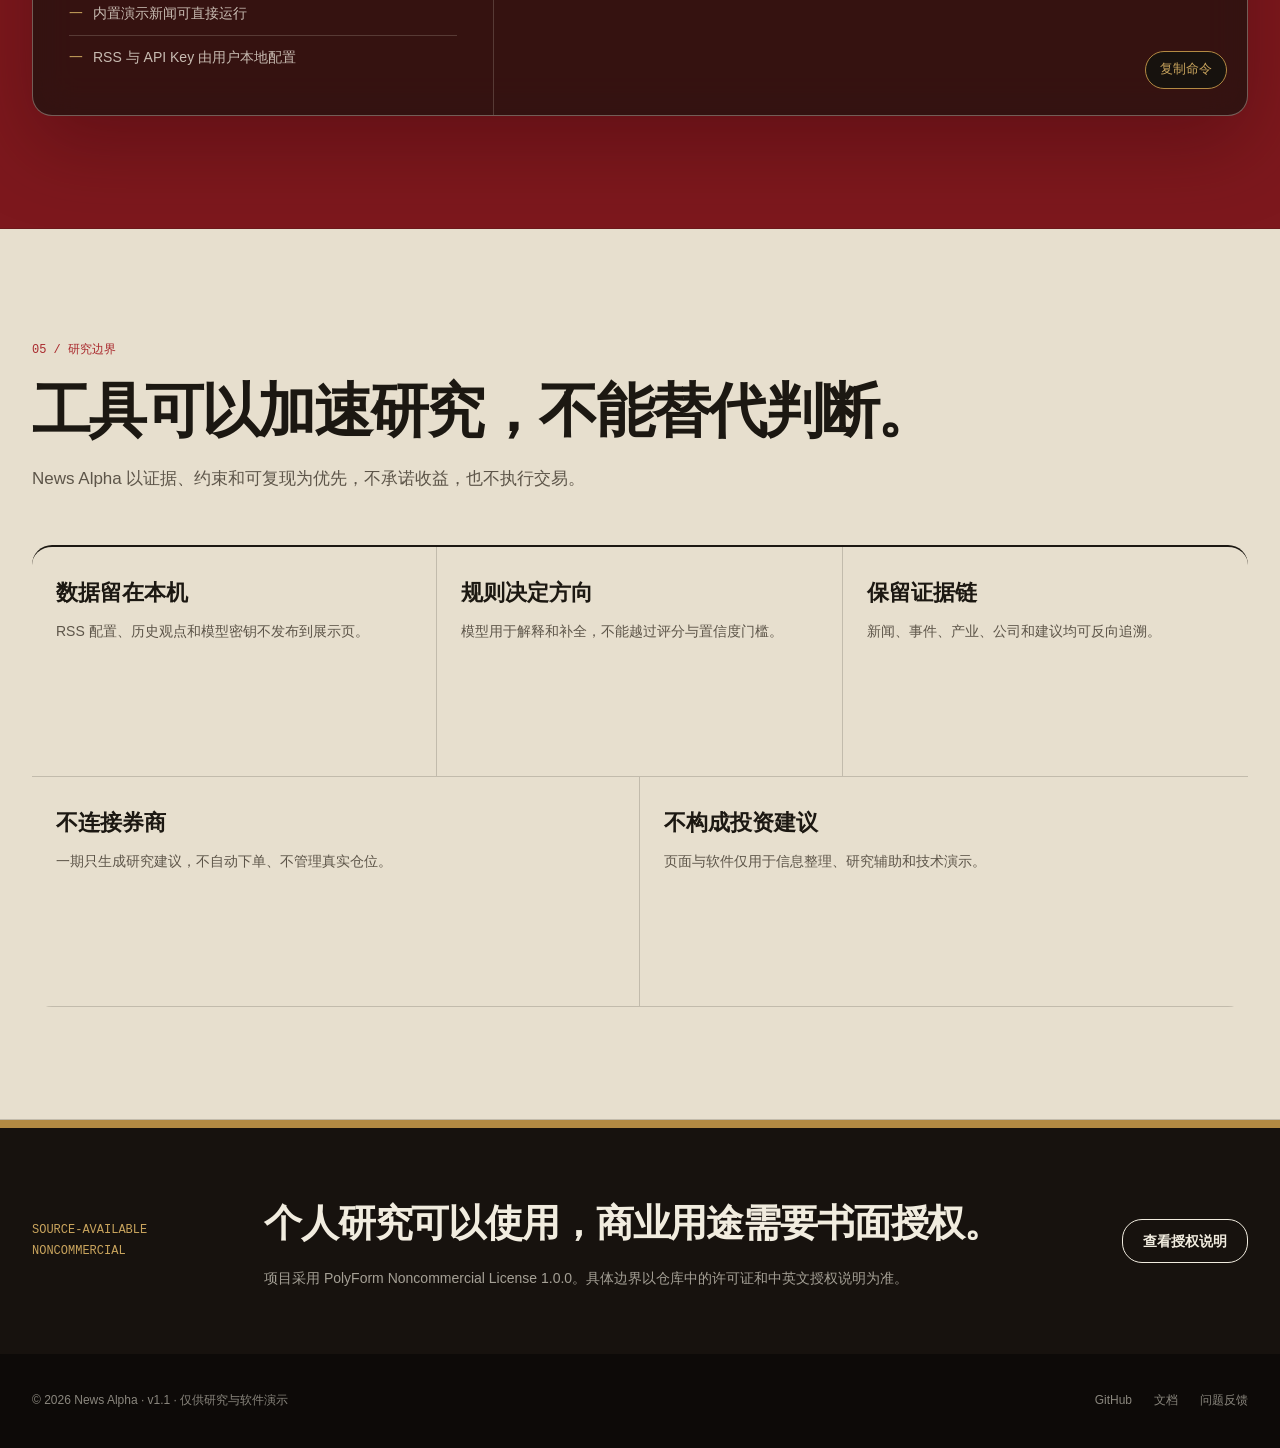
==== commit d95eab48: "style: remove Chinese order labels" ====
--- a/index.html
+++ b/index.html
@@ -591,7 +591,7 @@
       min-height: 74px;
       padding: 0 20px;
       display: grid;
-      grid-template-columns: 44px 1fr auto;
+      grid-template-columns: 1fr auto;
       align-items: center;
       gap: 14px;
       border: 0;
@@ -603,12 +603,6 @@
 
     .chain-step:last-child {
       border-bottom: 0;
-    }
-
-    .chain-step span:first-child {
-      color: var(--gold);
-      font-family: var(--serif);
-      font-size: 20px;
     }
 
     .chain-step span:last-child {
@@ -1011,14 +1005,8 @@
       border-right: 0;
     }
 
-    .principle strong {
-      color: var(--gold);
-      font-family: var(--serif);
-      font-size: 24px;
-    }
-
     .principle h3 {
-      margin: 35px 0 8px;
+      margin: 0 0 8px;
       font-family: var(--display);
       font-size: 22px;
       font-weight: 600;
@@ -1345,7 +1333,7 @@
       }
 
       .chain-step {
-        grid-template-columns: 34px 1fr auto;
+        grid-template-columns: 1fr auto;
         padding: 0 14px;
       }
 
@@ -1489,11 +1477,11 @@
         </header>
         <div class="chain-shell reveal">
           <div class="chain-steps" aria-label="研究链路步骤">
-            <button class="chain-step" type="button" data-chain="news" aria-pressed="true"><span>壹</span><strong>新闻归并</strong><span>→</span></button>
-            <button class="chain-step" type="button" data-chain="event" aria-pressed="false"><span>贰</span><strong>事件推演</strong><span>→</span></button>
-            <button class="chain-step" type="button" data-chain="industry" aria-pressed="false"><span>叁</span><strong>产业传导</strong><span>→</span></button>
-            <button class="chain-step" type="button" data-chain="company" aria-pressed="false"><span>肆</span><strong>公司映射</strong><span>→</span></button>
-            <button class="chain-step" type="button" data-chain="decision" aria-pressed="false"><span>伍</span><strong>建议收口</strong><span>→</span></button>
+            <button class="chain-step" type="button" data-chain="news" aria-pressed="true"><strong>新闻归并</strong><span>→</span></button>
+            <button class="chain-step" type="button" data-chain="event" aria-pressed="false"><strong>事件推演</strong><span>→</span></button>
+            <button class="chain-step" type="button" data-chain="industry" aria-pressed="false"><strong>产业传导</strong><span>→</span></button>
+            <button class="chain-step" type="button" data-chain="company" aria-pressed="false"><strong>公司映射</strong><span>→</span></button>
+            <button class="chain-step" type="button" data-chain="decision" aria-pressed="false"><strong>建议收口</strong><span>→</span></button>
           </div>
           <article class="chain-detail" aria-live="polite">
             <p class="chain-detail-label" id="chain-label">NewsItem / intake</p>
@@ -1586,11 +1574,11 @@
           <p>News Alpha 以证据、约束和可复现为优先，不承诺收益，也不执行交易。</p>
         </header>
         <div class="principles-grid reveal">
-          <article class="principle"><strong>壹</strong><h3>数据留在本机</h3><p>RSS 配置、历史观点和模型密钥不发布到展示页。</p></article>
-          <article class="principle"><strong>贰</strong><h3>规则决定方向</h3><p>模型用于解释和补全，不能越过评分与置信度门槛。</p></article>
-          <article class="principle"><strong>叁</strong><h3>保留证据链</h3><p>新闻、事件、产业、公司和建议均可反向追溯。</p></article>
-          <article class="principle"><strong>肆</strong><h3>不连接券商</h3><p>一期只生成研究建议，不自动下单、不管理真实仓位。</p></article>
-          <article class="principle"><strong>伍</strong><h3>不构成投资建议</h3><p>页面与软件仅用于信息整理、研究辅助和技术演示。</p></article>
+          <article class="principle"><h3>数据留在本机</h3><p>RSS 配置、历史观点和模型密钥不发布到展示页。</p></article>
+          <article class="principle"><h3>规则决定方向</h3><p>模型用于解释和补全，不能越过评分与置信度门槛。</p></article>
+          <article class="principle"><h3>保留证据链</h3><p>新闻、事件、产业、公司和建议均可反向追溯。</p></article>
+          <article class="principle"><h3>不连接券商</h3><p>一期只生成研究建议，不自动下单、不管理真实仓位。</p></article>
+          <article class="principle"><h3>不构成投资建议</h3><p>页面与软件仅用于信息整理、研究辅助和技术演示。</p></article>
         </div>
       </div>
     </section>
